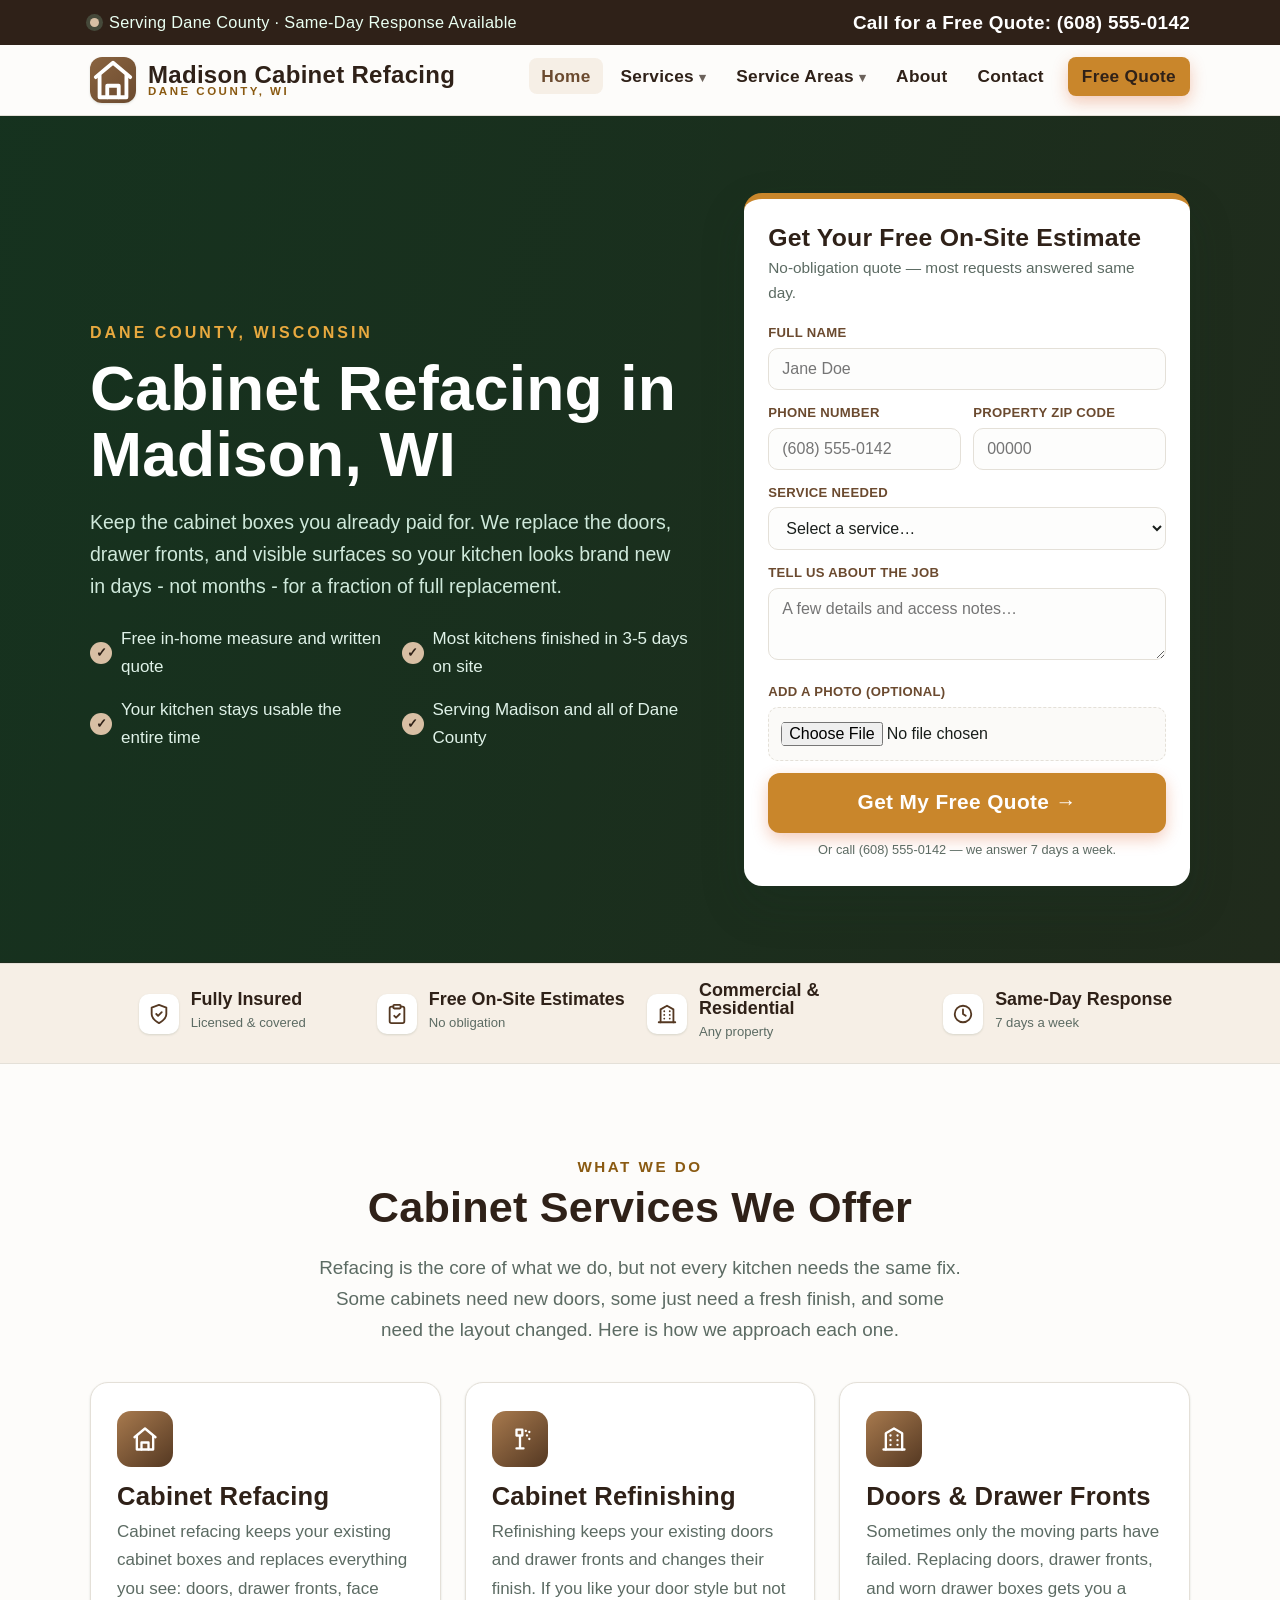
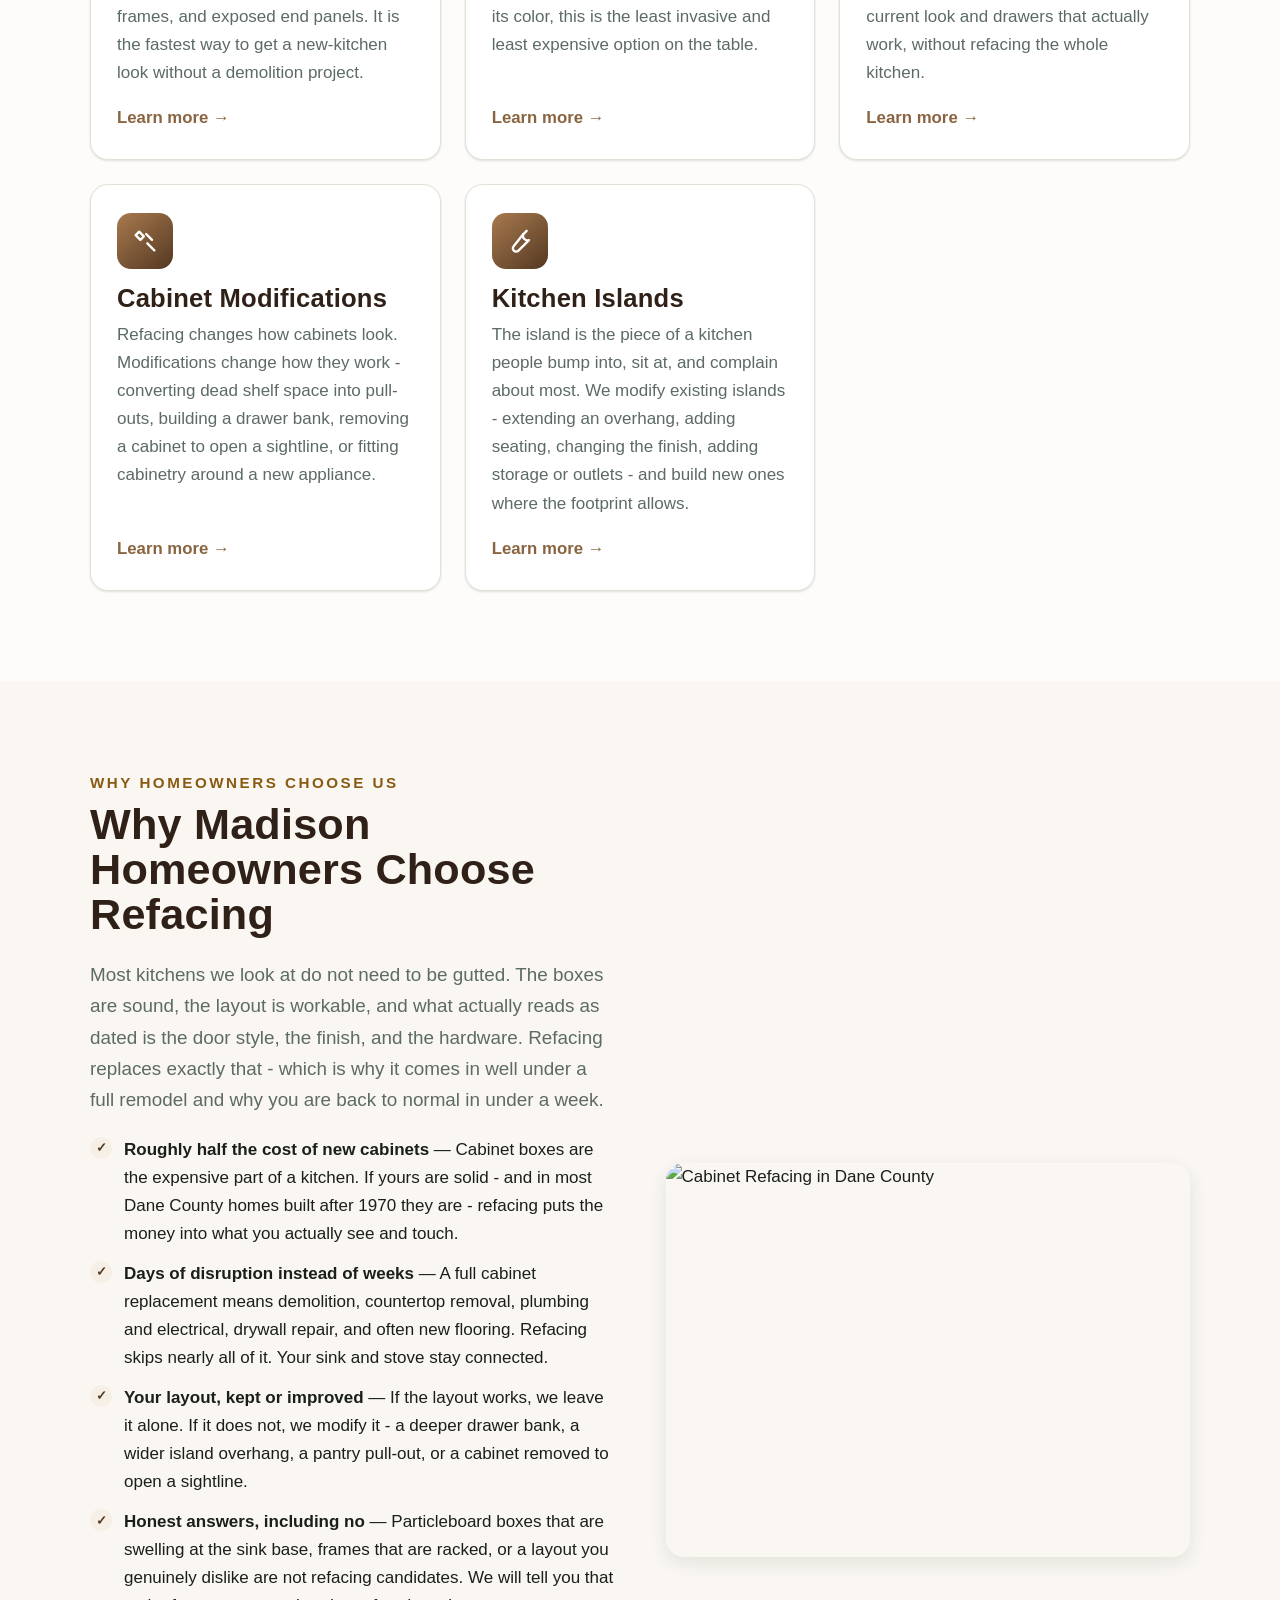
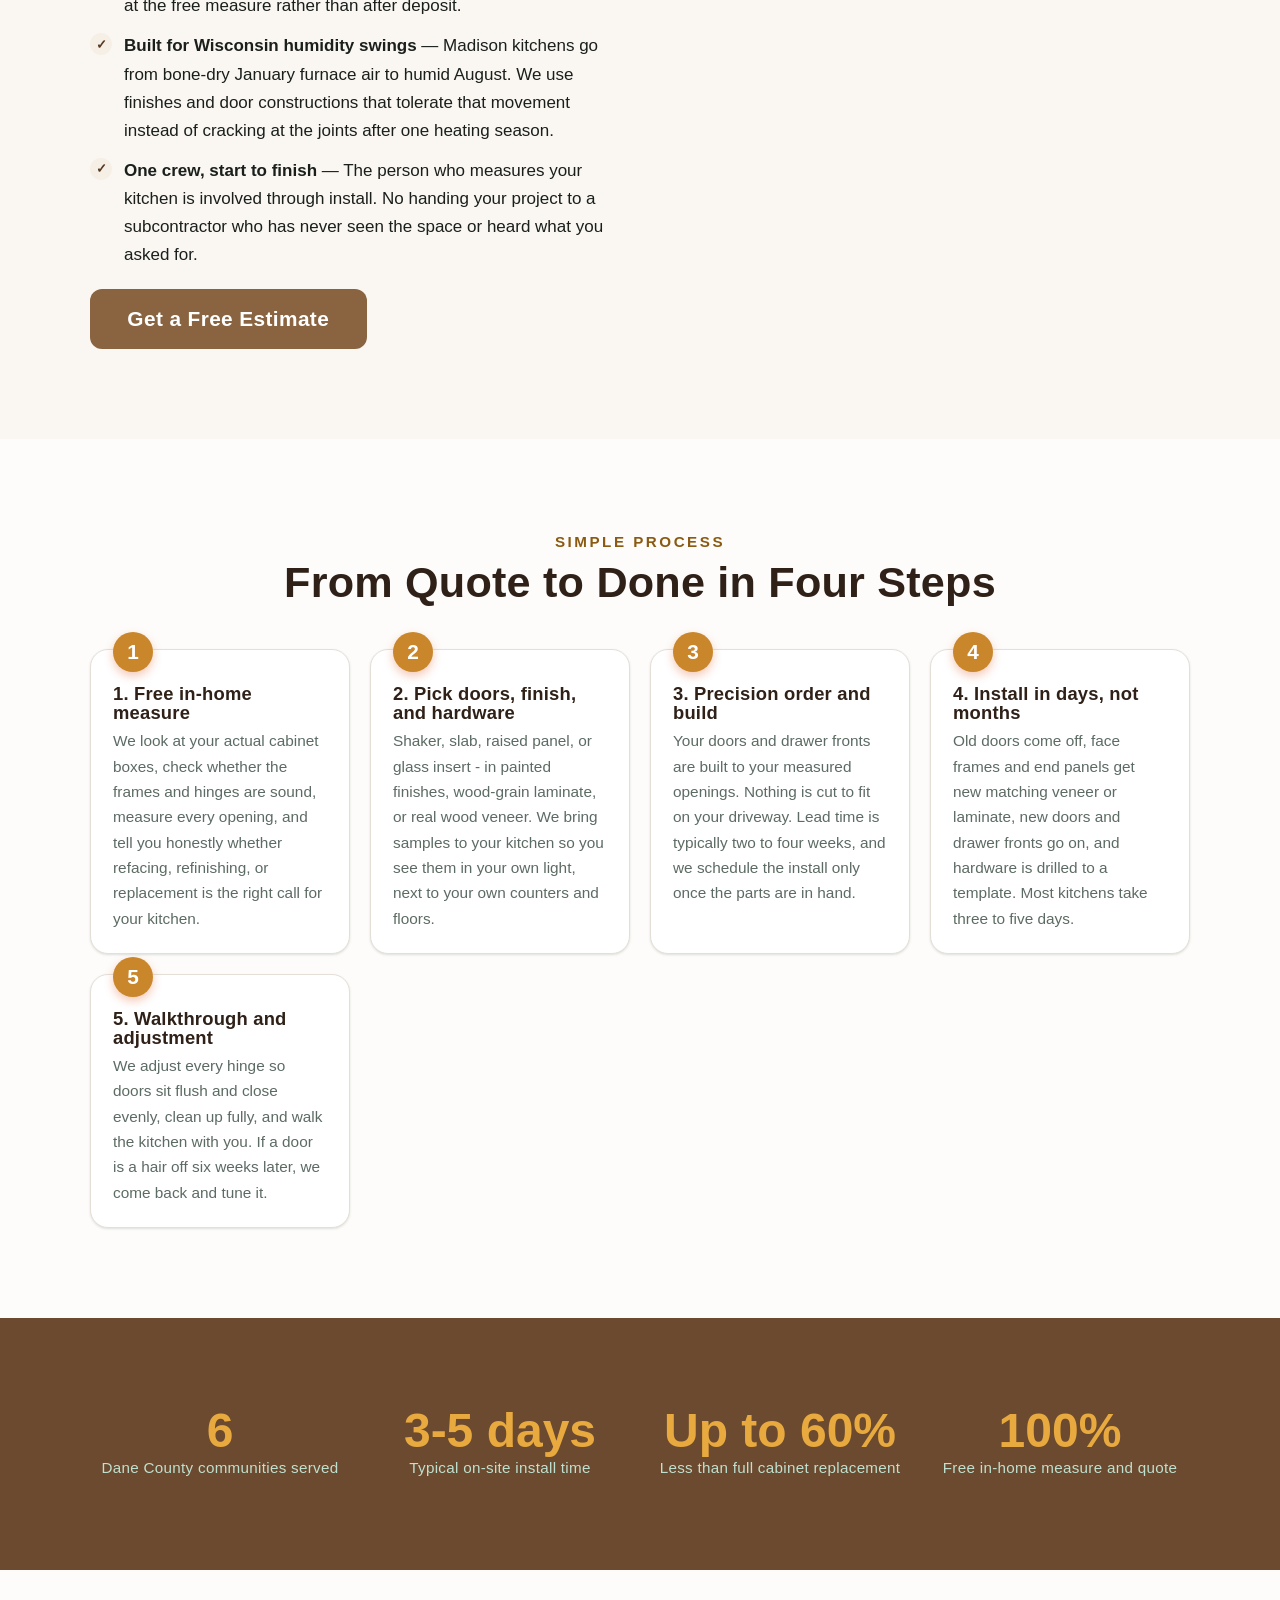
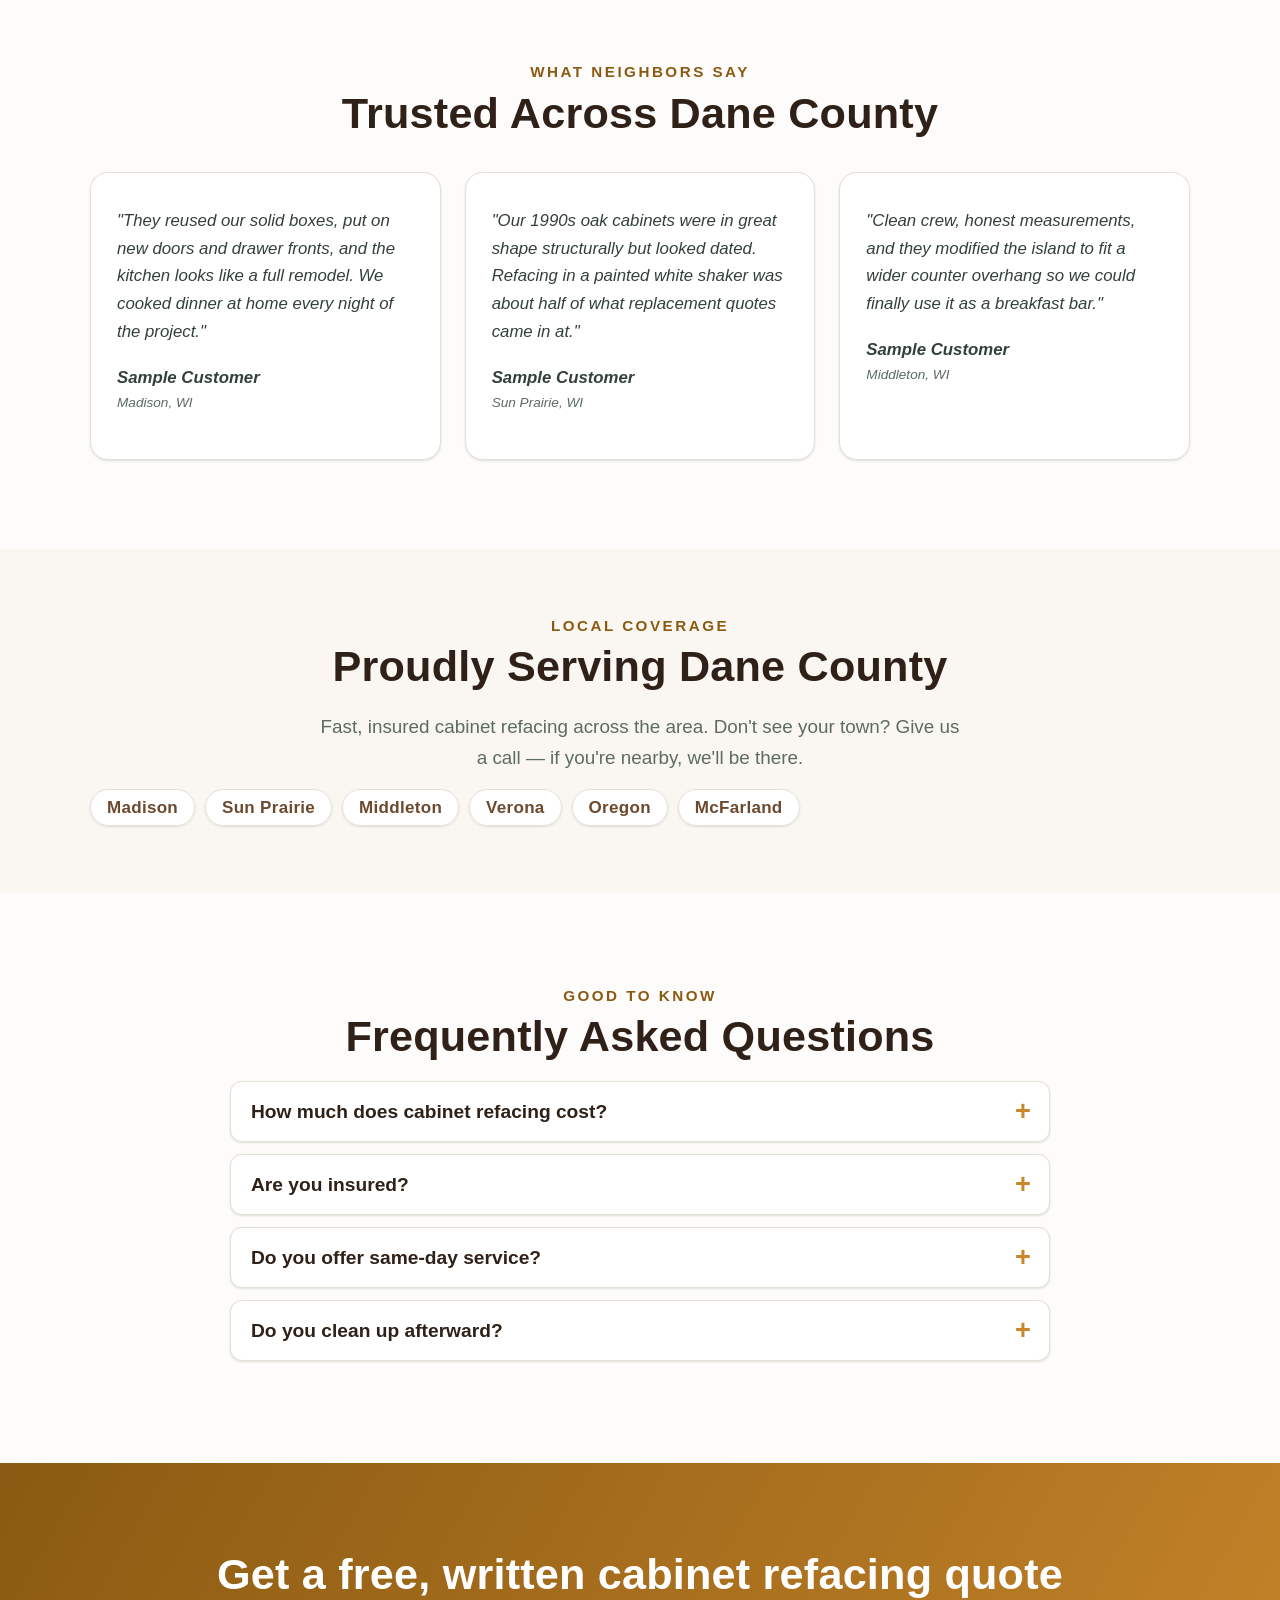
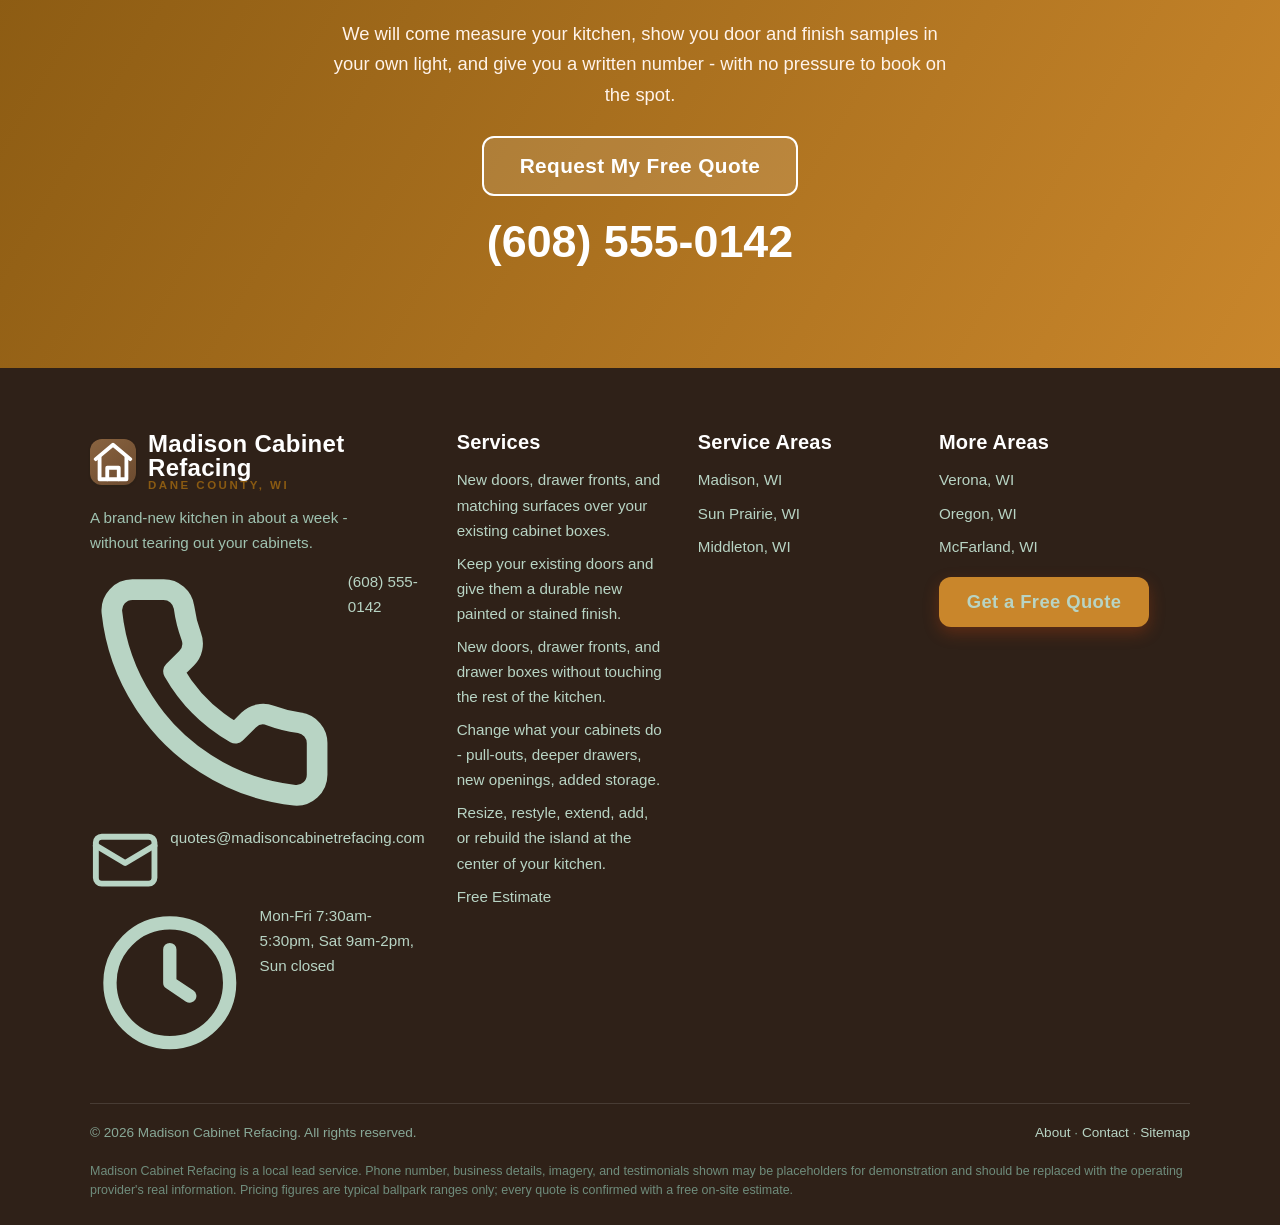
==== index.html @ dbd42406 "Add Madison Cabinet Refacing site: 14 pages, css/js, sitemap, robots, CNAME" ====
<!DOCTYPE html>
<html lang="en">
<head>
<meta charset="utf-8">
<meta name="viewport" content="width=device-width, initial-scale=1">
<title>Cabinet Refacing Madison WI | Dane County | Free Quotes</title>
<meta name="description" content="Fully insured cabinet refacing across Madison and Dane County, WI. Free estimates, honest pricing, and fast response. Call (608) 555-0142.">
<link rel="canonical" href="madisoncabinetrefacing.com/">
<meta name="robots" content="index, follow">
<meta name="geo.region" content="US-WI">
<meta name="geo.placename" content="Madison, Wisconsin">
<meta property="og:type" content="website">
<meta property="og:title" content="Cabinet Refacing Madison WI | Dane County | Free Quotes">
<meta property="og:description" content="Fully insured cabinet refacing across Madison and Dane County, WI. Free estimates, honest pricing, and fast response. Call (608) 555-0142.">
<meta property="og:url" content="madisoncabinetrefacing.com/">
<meta property="og:image" content="madisoncabinetrefacing.com/images/og-image.jpg">
<meta property="og:site_name" content="Madison Cabinet Refacing">
<meta name="twitter:card" content="summary_large_image">
<link rel="icon" href="data:image/svg+xml,%3Csvg xmlns=%27http://www.w3.org/2000/svg%27 viewBox=%270 0 32 32%27%3E%3Crect width=%2732%27 height=%2732%27 rx=%277%27 fill=%27%236B4A2F%27/%3E%3Ctext x=%2716%27 y=%2722%27 font-size=%2718%27 text-anchor=%27middle%27 fill=%27%23E8A93F%27 font-family=%27Arial%27 font-weight=%27bold%27%3EM%3C/text%3E%3C/svg%3E">
<link rel="preload" as="image" href="/images/hero-cabinet-refacing-madison.webp" fetchpriority="high">
<link rel="preconnect" href="https://fonts.googleapis.com"><link rel="preconnect" href="https://fonts.gstatic.com" crossorigin><link href="https://fonts.googleapis.com/css2?family=Fraunces:opsz,wght@9..144,500;9..144,700&family=Inter:wght@400;500;600;700&display=swap" rel="stylesheet">
<link rel="stylesheet" href="/css/style.css">
<script type="application/ld+json">{"@context": "https://schema.org", "@type": "LocalBusiness", "@id": "madisoncabinetrefacing.com/#business", "name": "Madison Cabinet Refacing", "image": "madisoncabinetrefacing.com/images/og-image.jpg", "url": "madisoncabinetrefacing.com/", "telephone": "+16085550142", "email": "quotes@madisoncabinetrefacing.com", "priceRange": "$$", "address": {"@type": "PostalAddress", "streetAddress": "Service address on file - by appointment", "addressLocality": "Madison", "addressRegion": "WI", "postalCode": "53713", "addressCountry": "US"}, "geo": {"@type": "GeoCoordinates", "latitude": 43.0731, "longitude": -89.4012}, "areaServed": [{"@type": "City", "name": "Madison, WI"}, {"@type": "City", "name": "Sun Prairie, WI"}, {"@type": "City", "name": "Middleton, WI"}, {"@type": "City", "name": "Verona, WI"}, {"@type": "City", "name": "Oregon, WI"}, {"@type": "City", "name": "McFarland, WI"}, {"@type": "AdministrativeArea", "name": "Dane County"}], "openingHoursSpecification": [{"@type": "OpeningHoursSpecification", "dayOfWeek": ["Monday", "Tuesday", "Wednesday", "Thursday", "Friday", "Saturday", "Sunday"], "opens": "07:00", "closes": "19:00"}], "makesOffer": [{"@type": "Offer", "itemOffered": {"@type": "Service", "name": "Cabinet Refacing"}}, {"@type": "Offer", "itemOffered": {"@type": "Service", "name": "Cabinet Refinishing"}}, {"@type": "Offer", "itemOffered": {"@type": "Service", "name": "Doors & Drawer Fronts"}}, {"@type": "Offer", "itemOffered": {"@type": "Service", "name": "Cabinet Modifications"}}, {"@type": "Offer", "itemOffered": {"@type": "Service", "name": "Kitchen Islands"}}]}</script>
<script type="application/ld+json">{"@context": "https://schema.org", "@type": "WebSite", "name": "Madison Cabinet Refacing", "url": "madisoncabinetrefacing.com"}</script>
<script type="application/ld+json">{"@context": "https://schema.org", "@type": "FAQPage", "mainEntity": [{"@type": "Question", "name": "How much does cabinet refacing cost?", "acceptedAnswer": {"@type": "Answer", "text": "Cabinet refacing is quoted per project, because the price follows door count, door style, and finish - not square footage of your kitchen. As a working range for Dane County: most refacing projects run about $150 to $400 per linear foot of cabinetry, which puts a typical 25-to-30-linear-foot Madison kitchen somewhere between $5,500 and $12,000. Painted shaker doors and wood-grain laminate surfaces sit at the lower end; real-wood veneer, glass inserts, and specialty finishes sit at the upper end. Refinishing your existing doors instead of replacing them generally runs $2,500 to $6,000. Small projects such as a bathroom vanity or a single wall of cabinets start around $2,500. Every one of those numbers is an estimate to help you budget - we do not quote a kitchen we have not measured, and the written quote we hand you after the in-home measure is the number we stand behind."}}, {"@type": "Question", "name": "Are you insured?", "acceptedAnswer": {"@type": "Answer", "text": "Yes, we're fully insured for cabinet refacing and related work, so your property is protected on every job."}}, {"@type": "Question", "name": "Do you offer same-day service?", "acceptedAnswer": {"@type": "Answer", "text": "We offer same-day estimates across most of our area and same-day work when the schedule allows — especially for emergencies."}}, {"@type": "Question", "name": "Do you clean up afterward?", "acceptedAnswer": {"@type": "Answer", "text": "Always. We leave the site clean and level, and haul away debris on request."}}]}</script>
</head>
<body>
<div class="callbar"><div class="callbar__inner">
  <div class="callbar__msg"><span class="dot" aria-hidden="true"></span>
    <span class="callbar__msg-text">Serving Dane County &middot; Same-Day Response Available</span>
    <span class="callbar__msg-text-short">Same-Day Response Available</span></div>
  <a class="callbar__phone" href="tel:+16085550142"><svg viewBox="0 0 24 24" fill="none" stroke="currentColor" stroke-width="2" stroke-linecap="round" stroke-linejoin="round"><path d="M22 16.92v3a2 2 0 0 1-2.18 2 19.79 19.79 0 0 1-8.63-3.07 19.5 19.5 0 0 1-6-6 19.79 19.79 0 0 1-3.07-8.67A2 2 0 0 1 4.11 2h3a2 2 0 0 1 2 1.72c.13.96.36 1.9.7 2.81a2 2 0 0 1-.45 2.11L8.09 9.91a16 16 0 0 0 6 6l1.27-1.27a2 2 0 0 1 2.11-.45c.9.34 1.85.57 2.81.7A2 2 0 0 1 22 16.92z"/></svg> Call for a Free Quote: (608) 555-0142</a>
</div></div>
<header class="site-header"><nav class="nav" aria-label="Primary">
  <a class="brand" href="/" aria-label="Madison Cabinet Refacing home">
    <span class="brand__mark" aria-hidden="true"><svg viewBox="0 0 24 24" fill="none" stroke="currentColor" stroke-width="2" stroke-linecap="round" stroke-linejoin="round"><path d="M3 10.5 12 3l9 7.5"/><path d="M5 9.5V21h14V9.5"/><path d="M9 21v-6h6v6"/></svg></span>
    <span class="brand__name">Madison Cabinet Refacing<span>Dane County, WI</span></span></a>
  <button class="nav__toggle" aria-label="Toggle menu" aria-expanded="false" aria-controls="menu">&#9776;</button>
  <ul class="nav__links" id="menu">
    <li><a href="/">Home</a></li>
    <li class="has-drop"><a href="/cabinet-refacing/">Services</a><div class="drop"><a href="/cabinet-refacing/">Cabinet Refacing</a><a href="/cabinet-refinishing/">Cabinet Refinishing</a><a href="/cabinet-door-and-drawer-replacement/">Doors & Drawer Fronts</a><a href="/cabinet-modifications/">Cabinet Modifications</a><a href="/kitchen-island-modifications/">Kitchen Islands</a></div></li>
    <li class="has-drop"><a href="/cabinet-refacing-madison-wi/">Service Areas</a><div class="drop drop--cols"><a href="/cabinet-refacing-madison-wi/">Madison</a><a href="/cabinet-refacing-sun-prairie-wi/">Sun Prairie</a><a href="/cabinet-refacing-middleton-wi/">Middleton</a><a href="/cabinet-refacing-verona-wi/">Verona</a><a href="/cabinet-refacing-oregon-wi/">Oregon</a><a href="/cabinet-refacing-mcfarland-wi/">McFarland</a></div></li>
    <li><a href="/about/">About</a></li>
    <li><a href="/contact/">Contact</a></li>
    <li class="nav__cta"><a class="btn btn--primary" href="/contact/">Free Quote</a></li>
  </ul></nav></header>
<section class="hero" style="--hero-img:url(/images/hero-cabinet-refacing-madison.webp)"><div class="hero__inner">
  <div class="hero__copy"><p class="hero__loc">Dane County, Wisconsin</p><h1>Cabinet Refacing in Madison, WI</h1>
    <p class="lead">Keep the cabinet boxes you already paid for. We replace the doors, drawer fronts, and visible surfaces so your kitchen looks brand new in days - not months - for a fraction of full replacement.</p><ul class="hero__checks"><li>Free in-home measure and written quote</li><li>Most kitchens finished in 3-5 days on site</li><li>Your kitchen stays usable the entire time</li><li>Serving Madison and all of Dane County</li></ul></div>
  <div class="hero__form-wrap">
<form class="leadform" id="lead-home" action="#" method="post" enctype="multipart/form-data" data-lead data-demo="true" novalidate>
  <h3>Get Your Free On-Site Estimate</h3><p class="leadform__sub">No-obligation quote — most requests answered same day.</p>
  <div class="field"><label for="lead-home-name">Full Name</label>
    <input id="lead-home-name" name="name" type="text" autocomplete="name" placeholder="Jane Doe" required>
    <span class="form-error">Please enter your name.</span></div>
  <div class="field--row">
    <div class="field"><label for="lead-home-phone">Phone Number</label>
      <input id="lead-home-phone" name="phone" type="tel" inputmode="tel" autocomplete="tel" placeholder="(608) 555-0142" required>
      <span class="form-error">Enter a valid phone number.</span></div>
    <div class="field"><label for="lead-home-zip">Property Zip Code</label>
      <input id="lead-home-zip" name="zip" type="text" inputmode="numeric" pattern="[0-9]{5}" maxlength="5" placeholder="00000" required>
      <span class="form-error">Enter your 5-digit zip.</span></div></div>
  <div class="field"><label for="lead-home-service">Service Needed</label>
    <select id="lead-home-service" name="service" required><option value="">Select a service…</option><option value="Cabinet Refacing">Cabinet Refacing</option><option value="Cabinet Refinishing">Cabinet Refinishing</option><option value="Doors & Drawer Fronts">Doors & Drawer Fronts</option><option value="Cabinet Modifications">Cabinet Modifications</option><option value="Kitchen Islands">Kitchen Islands</option><option value="Multiple Linear Feet">Multiple Linear Feet</option><option value="Commercial Project">Commercial Project</option><option value="Other / Not Sure">Other / Not Sure</option></select>
    <span class="form-error">Please choose a service.</span></div>
  <div class="field"><label for="lead-home-msg">Tell Us About the Job</label>
    <textarea id="lead-home-msg" name="message" placeholder="A few details and access notes…"></textarea></div>
  <div class="field"><label for="lead-home-photo">Add a Photo (optional)</label>
    <div class="field-file"><input id="lead-home-photo" name="photo" type="file" accept="image/*"></div></div>
  <input type="hidden" name="source_page" value="">
  <button class="btn btn--primary btn--block btn--lg" type="submit">Get My Free Quote →</button>
  <p class="form-note">Or call (608) 555-0142 — we answer 7 days a week.</p>
  <div class="form-success" role="status">✅ Thanks! Your request is in. We'll call you shortly to confirm your free on-site estimate.</div>
</form></div>
</div></section><section class="trustbar" aria-label="Why homeowners trust us"><div class="trustbar__grid"><div class="badge"><span class="badge__ico"><svg viewBox="0 0 24 24" fill="none" stroke="currentColor" stroke-width="2" stroke-linecap="round" stroke-linejoin="round"><path d="M12 22s8-4 8-10V5l-8-3-8 3v7c0 6 8 10 8 10z"/><path d="m9 12 2 2 4-4"/></svg></span><span class="badge__txt"><strong>Fully Insured</strong><span>Licensed &amp; covered</span></span></div><div class="badge"><span class="badge__ico"><svg viewBox="0 0 24 24" fill="none" stroke="currentColor" stroke-width="2" stroke-linecap="round" stroke-linejoin="round"><rect x="8" y="2" width="8" height="4" rx="1"/><path d="M16 4h2a2 2 0 0 1 2 2v14a2 2 0 0 1-2 2H6a2 2 0 0 1-2-2V6a2 2 0 0 1 2-2h2"/><path d="m9 14 2 2 4-4"/></svg></span><span class="badge__txt"><strong>Free On-Site Estimates</strong><span>No obligation</span></span></div><div class="badge"><span class="badge__ico"><svg viewBox="0 0 24 24" fill="none" stroke="currentColor" stroke-width="2" stroke-linecap="round" stroke-linejoin="round"><path d="M3 21h18"/><path d="M5 21V7l7-4 7 4v14"/><path d="M9 9h.01M9 13h.01M9 17h.01M15 9h.01M15 13h.01M15 17h.01"/></svg></span><span class="badge__txt"><strong>Commercial &amp; Residential</strong><span>Any property</span></span></div><div class="badge"><span class="badge__ico"><svg viewBox="0 0 24 24" fill="none" stroke="currentColor" stroke-width="2" stroke-linecap="round" stroke-linejoin="round"><circle cx="12" cy="12" r="9"/><path d="M12 7v5l3 2"/></svg></span><span class="badge__txt"><strong>Same-Day Response</strong><span>7 days a week</span></span></div></div></section><section class="section"><div class="container"><div class="center"><p class="eyebrow">What We Do</p><h2>Cabinet Services We Offer</h2><p class="lead">Refacing is the core of what we do, but not every kitchen needs the same fix. Some cabinets need new doors, some just need a fresh finish, and some need the layout changed. Here is how we approach each one.</p></div><div class="grid grid--3" style="margin-top:36px"><div class="card"><span class="card__ico"><svg viewBox="0 0 24 24" fill="none" stroke="currentColor" stroke-width="2" stroke-linecap="round" stroke-linejoin="round"><path d="M3 10.5 12 3l9 7.5"/><path d="M5 9.5V21h14V9.5"/><path d="M9 21v-6h6v6"/></svg></span><h3>Cabinet Refacing</h3><p>Cabinet refacing keeps your existing cabinet boxes and replaces everything you see: doors, drawer fronts, face frames, and exposed end panels. It is the fastest way to get a new-kitchen look without a demolition project.</p><a class="card__link" href="/cabinet-refacing/">Learn more</a></div><div class="card"><span class="card__ico"><svg viewBox="0 0 24 24" fill="none" stroke="currentColor" stroke-width="2" stroke-linecap="round" stroke-linejoin="round"><path d="M9 4h5v5H9zM12 9v11M9 20h6M17 5h.01M20 6h.01M18 9h.01M20 12h.01"/></svg></span><h3>Cabinet Refinishing</h3><p>Refinishing keeps your existing doors and drawer fronts and changes their finish. If you like your door style but not its color, this is the least invasive and least expensive option on the table.</p><a class="card__link" href="/cabinet-refinishing/">Learn more</a></div><div class="card"><span class="card__ico"><svg viewBox="0 0 24 24" fill="none" stroke="currentColor" stroke-width="2" stroke-linecap="round" stroke-linejoin="round"><path d="M3 21h18"/><path d="M5 21V7l7-4 7 4v14"/><path d="M9 9h.01M9 13h.01M9 17h.01M15 9h.01M15 13h.01M15 17h.01"/></svg></span><h3>Doors & Drawer Fronts</h3><p>Sometimes only the moving parts have failed. Replacing doors, drawer fronts, and worn drawer boxes gets you a current look and drawers that actually work, without refacing the whole kitchen.</p><a class="card__link" href="/cabinet-door-and-drawer-replacement/">Learn more</a></div><div class="card"><span class="card__ico"><svg viewBox="0 0 24 24" fill="none" stroke="currentColor" stroke-width="2" stroke-linecap="round" stroke-linejoin="round"><path d="M4 7l3-3 4 4-3 3zM14 14l6 6M13 6l5 5"/></svg></span><h3>Cabinet Modifications</h3><p>Refacing changes how cabinets look. Modifications change how they work - converting dead shelf space into pull-outs, building a drawer bank, removing a cabinet to open a sightline, or fitting cabinetry around a new appliance.</p><a class="card__link" href="/cabinet-modifications/">Learn more</a></div><div class="card"><span class="card__ico"><svg viewBox="0 0 24 24" fill="none" stroke="currentColor" stroke-width="2" stroke-linecap="round" stroke-linejoin="round"><path d="M14.7 6.3a4 4 0 0 0 5 5l-9 9a2.8 2.8 0 0 1-4-4z"/><path d="m14.7 6.3 3-3"/></svg></span><h3>Kitchen Islands</h3><p>The island is the piece of a kitchen people bump into, sit at, and complain about most. We modify existing islands - extending an overhang, adding seating, changing the finish, adding storage or outlets - and build new ones where the footprint allows.</p><a class="card__link" href="/kitchen-island-modifications/">Learn more</a></div></div></div></section><section class="section section--sand"><div class="container split"><div><p class="eyebrow">Why Homeowners Choose Us</p><h2>Why Madison Homeowners Choose Refacing</h2><p class="lead">Most kitchens we look at do not need to be gutted. The boxes are sound, the layout is workable, and what actually reads as dated is the door style, the finish, and the hardware. Refacing replaces exactly that - which is why it comes in well under a full remodel and why you are back to normal in under a week.</p><ul class="ticklist"><li><strong>Roughly half the cost of new cabinets</strong> &mdash; Cabinet boxes are the expensive part of a kitchen. If yours are solid - and in most Dane County homes built after 1970 they are - refacing puts the money into what you actually see and touch.</li><li><strong>Days of disruption instead of weeks</strong> &mdash; A full cabinet replacement means demolition, countertop removal, plumbing and electrical, drywall repair, and often new flooring. Refacing skips nearly all of it. Your sink and stove stay connected.</li><li><strong>Your layout, kept or improved</strong> &mdash; If the layout works, we leave it alone. If it does not, we modify it - a deeper drawer bank, a wider island overhang, a pantry pull-out, or a cabinet removed to open a sightline.</li><li><strong>Honest answers, including no</strong> &mdash; Particleboard boxes that are swelling at the sink base, frames that are racked, or a layout you genuinely dislike are not refacing candidates. We will tell you that at the free measure rather than after deposit.</li><li><strong>Built for Wisconsin humidity swings</strong> &mdash; Madison kitchens go from bone-dry January furnace air to humid August. We use finishes and door constructions that tolerate that movement instead of cracking at the joints after one heating season.</li><li><strong>One crew, start to finish</strong> &mdash; The person who measures your kitchen is involved through install. No handing your project to a subcontractor who has never seen the space or heard what you asked for.</li></ul><a class="btn btn--green btn--lg" href="/contact/">Get a Free Estimate</a></div><div><img src="/images/home-feature-reface-before-after.webp" alt="Cabinet Refacing in Dane County" loading="lazy"></div></div></section><section class="section"><div class="container"><div class="center"><p class="eyebrow">Simple Process</p><h2>From Quote to Done in Four Steps</h2></div><div class="steps" style="margin-top:44px"><div class="step"><h4>1. Free in-home measure</h4><p>We look at your actual cabinet boxes, check whether the frames and hinges are sound, measure every opening, and tell you honestly whether refacing, refinishing, or replacement is the right call for your kitchen.</p></div><div class="step"><h4>2. Pick doors, finish, and hardware</h4><p>Shaker, slab, raised panel, or glass insert - in painted finishes, wood-grain laminate, or real wood veneer. We bring samples to your kitchen so you see them in your own light, next to your own counters and floors.</p></div><div class="step"><h4>3. Precision order and build</h4><p>Your doors and drawer fronts are built to your measured openings. Nothing is cut to fit on your driveway. Lead time is typically two to four weeks, and we schedule the install only once the parts are in hand.</p></div><div class="step"><h4>4. Install in days, not months</h4><p>Old doors come off, face frames and end panels get new matching veneer or laminate, new doors and drawer fronts go on, and hardware is drilled to a template. Most kitchens take three to five days.</p></div><div class="step"><h4>5. Walkthrough and adjustment</h4><p>We adjust every hinge so doors sit flush and close evenly, clean up fully, and walk the kitchen with you. If a door is a hair off six weeks later, we come back and tune it.</p></div></div></div></section><section class="section section--green"><div class="container"><div class="stats"><div><div class="stat__num">6</div><div class="stat__lbl">Dane County communities served</div></div><div><div class="stat__num">3-5 days</div><div class="stat__lbl">Typical on-site install time</div></div><div><div class="stat__num">Up to 60%</div><div class="stat__lbl">Less than full cabinet replacement</div></div><div><div class="stat__num">100%</div><div class="stat__lbl">Free in-home measure and quote</div></div></div></div></section><section class="section"><div class="container"><div class="center"><p class="eyebrow">What Neighbors Say</p><h2>Trusted Across Dane County</h2></div><div class="grid grid--3" style="margin-top:36px"><div class="quote"><div class="quote__stars"></div><p>"They reused our solid boxes, put on new doors and drawer fronts, and the kitchen looks like a full remodel. We cooked dinner at home every night of the project."</p><p class="quote__who">Sample Customer<span>Madison, WI</span></p></div><div class="quote"><div class="quote__stars"></div><p>"Our 1990s oak cabinets were in great shape structurally but looked dated. Refacing in a painted white shaker was about half of what replacement quotes came in at."</p><p class="quote__who">Sample Customer<span>Sun Prairie, WI</span></p></div><div class="quote"><div class="quote__stars"></div><p>"Clean crew, honest measurements, and they modified the island to fit a wider counter overhang so we could finally use it as a breakfast bar."</p><p class="quote__who">Sample Customer<span>Middleton, WI</span></p></div></div></div></section>
<section class="section section--tight section--sand"><div class="container center">
  <p class="eyebrow">Local Coverage</p><h2>Proudly Serving Dane County</h2>
  <p class="lead">Fast, insured cabinet refacing across the area. Don't see your town? Give us a call — if you're nearby, we'll be there.</p>
  <ul class="chips"><li><a href="/cabinet-refacing-madison-wi/">Madison</a></li><li><a href="/cabinet-refacing-sun-prairie-wi/">Sun Prairie</a></li><li><a href="/cabinet-refacing-middleton-wi/">Middleton</a></li><li><a href="/cabinet-refacing-verona-wi/">Verona</a></li><li><a href="/cabinet-refacing-oregon-wi/">Oregon</a></li><li><a href="/cabinet-refacing-mcfarland-wi/">McFarland</a></li></ul></div></section><section class="section"><div class="container"><div class="center"><p class="eyebrow">Good to Know</p><h2>Frequently Asked Questions</h2></div><div class="faq"><div class="faq__item"><button class="faq__q" type="button">How much does cabinet refacing cost?</button><div class="faq__a"><div class="faq__a-inner">Cabinet refacing is quoted per project, because the price follows door count, door style, and finish - not square footage of your kitchen. As a working range for Dane County: most refacing projects run about $150 to $400 per linear foot of cabinetry, which puts a typical 25-to-30-linear-foot Madison kitchen somewhere between $5,500 and $12,000. Painted shaker doors and wood-grain laminate surfaces sit at the lower end; real-wood veneer, glass inserts, and specialty finishes sit at the upper end. Refinishing your existing doors instead of replacing them generally runs $2,500 to $6,000. Small projects such as a bathroom vanity or a single wall of cabinets start around $2,500. Every one of those numbers is an estimate to help you budget - we do not quote a kitchen we have not measured, and the written quote we hand you after the in-home measure is the number we stand behind.</div></div></div><div class="faq__item"><button class="faq__q" type="button">Are you insured?</button><div class="faq__a"><div class="faq__a-inner">Yes, we're fully insured for cabinet refacing and related work, so your property is protected on every job.</div></div></div><div class="faq__item"><button class="faq__q" type="button">Do you offer same-day service?</button><div class="faq__a"><div class="faq__a-inner">We offer same-day estimates across most of our area and same-day work when the schedule allows — especially for emergencies.</div></div></div><div class="faq__item"><button class="faq__q" type="button">Do you clean up afterward?</button><div class="faq__a"><div class="faq__a-inner">Always. We leave the site clean and level, and haul away debris on request.</div></div></div></div></div></section>
<section class="section ctaband"><div class="container"><h2>Get a free, written cabinet refacing quote</h2><p>We will come measure your kitchen, show you door and finish samples in your own light, and give you a written number - with no pressure to book on the spot.</p>
  <a class="btn btn--ghost-light btn--lg" href="/contact/">Request My Free Quote</a>
  <div><a class="ctaband__phone" href="tel:+16085550142">(608) 555-0142</a></div></div></section>
<footer class="footer"><div class="container"><div class="footer__grid">
  <div><div class="brand"><span class="brand__mark" aria-hidden="true"><svg viewBox="0 0 24 24" fill="none" stroke="currentColor" stroke-width="2" stroke-linecap="round" stroke-linejoin="round"><path d="M3 10.5 12 3l9 7.5"/><path d="M5 9.5V21h14V9.5"/><path d="M9 21v-6h6v6"/></svg></span>
      <span class="brand__name" style="color:#fff">Madison Cabinet Refacing<span>Dane County, WI</span></span></div>
    <p class="footer__brandtext">A brand-new kitchen in about a week - without tearing out your cabinets.</p>
    <ul class="footer__contact" style="list-style:none;padding:0;margin:14px 0 0">
      <li><svg viewBox="0 0 24 24" fill="none" stroke="currentColor" stroke-width="2" stroke-linecap="round" stroke-linejoin="round"><path d="M22 16.92v3a2 2 0 0 1-2.18 2 19.79 19.79 0 0 1-8.63-3.07 19.5 19.5 0 0 1-6-6 19.79 19.79 0 0 1-3.07-8.67A2 2 0 0 1 4.11 2h3a2 2 0 0 1 2 1.72c.13.96.36 1.9.7 2.81a2 2 0 0 1-.45 2.11L8.09 9.91a16 16 0 0 0 6 6l1.27-1.27a2 2 0 0 1 2.11-.45c.9.34 1.85.57 2.81.7A2 2 0 0 1 22 16.92z"/></svg> <a href="tel:+16085550142">(608) 555-0142</a></li>
      <li><svg viewBox="0 0 24 24" fill="none" stroke="currentColor" stroke-width="2" stroke-linecap="round" stroke-linejoin="round"><rect x="2" y="4" width="20" height="16" rx="2"/><path d="m22 7-10 6L2 7"/></svg> <a href="mailto:quotes@madisoncabinetrefacing.com">quotes@madisoncabinetrefacing.com</a></li>
      <li><svg viewBox="0 0 24 24" fill="none" stroke="currentColor" stroke-width="2" stroke-linecap="round" stroke-linejoin="round"><circle cx="12" cy="12" r="9"/><path d="M12 7v5l3 2"/></svg> <span>Mon-Fri 7:30am-5:30pm, Sat 9am-2pm, Sun closed</span></li></ul></div>
  <div><h4>Services</h4><ul><li><a href="/cabinet-refacing/">New doors, drawer fronts, and matching surfaces over your existing cabinet boxes.</a></li><li><a href="/cabinet-refinishing/">Keep your existing doors and give them a durable new painted or stained finish.</a></li><li><a href="/cabinet-door-and-drawer-replacement/">New doors, drawer fronts, and drawer boxes without touching the rest of the kitchen.</a></li><li><a href="/cabinet-modifications/">Change what your cabinets do - pull-outs, deeper drawers, new openings, added storage.</a></li><li><a href="/kitchen-island-modifications/">Resize, restyle, extend, add, or rebuild the island at the center of your kitchen.</a></li><li><a href="/contact/">Free Estimate</a></li></ul></div>
  <div><h4>Service Areas</h4><ul><li><a href="/cabinet-refacing-madison-wi/">Madison, WI</a></li><li><a href="/cabinet-refacing-sun-prairie-wi/">Sun Prairie, WI</a></li><li><a href="/cabinet-refacing-middleton-wi/">Middleton, WI</a></li></ul></div>
  <div><h4>More Areas</h4><ul><li><a href="/cabinet-refacing-verona-wi/">Verona, WI</a></li><li><a href="/cabinet-refacing-oregon-wi/">Oregon, WI</a></li><li><a href="/cabinet-refacing-mcfarland-wi/">McFarland, WI</a></li></ul><a class="btn btn--primary" href="/contact/" style="margin-top:10px">Get a Free Quote</a></div>
</div></div><div class="container"><div class="footer__bottom">
  <span>&copy; <span id="year">2026</span> Madison Cabinet Refacing. All rights reserved.</span>
  <span><a href="/about/">About</a> &middot; <a href="/contact/">Contact</a> &middot; <a href="/sitemap.xml">Sitemap</a></span>
</div></div>
<p class="footer__disclaimer">Madison Cabinet Refacing is a local lead service. Phone number, business details, imagery, and testimonials shown may be placeholders for demonstration and should be replaced with the operating provider's real information. Pricing figures are typical ballpark ranges only; every quote is confirmed with a free on-site estimate.</p>
</footer><a class="floatcall" href="tel:+16085550142"><svg viewBox="0 0 24 24" fill="none" stroke="currentColor" stroke-width="2" stroke-linecap="round" stroke-linejoin="round"><path d="M22 16.92v3a2 2 0 0 1-2.18 2 19.79 19.79 0 0 1-8.63-3.07 19.5 19.5 0 0 1-6-6 19.79 19.79 0 0 1-3.07-8.67A2 2 0 0 1 4.11 2h3a2 2 0 0 1 2 1.72c.13.96.36 1.9.7 2.81a2 2 0 0 1-.45 2.11L8.09 9.91a16 16 0 0 0 6 6l1.27-1.27a2 2 0 0 1 2.11-.45c.9.34 1.85.57 2.81.7A2 2 0 0 1 22 16.92z"/></svg> Call Now</a>
<script src="/js/main.js"></script>
</body>
</html>
---- css/style.css ----
/* =========================================================
   Madison Stump Grinding — Shared Stylesheet
   Palette: deep pine green + action orange + warm neutrals
   Fonts: Barlow Condensed (display) / Inter (body)
   ========================================================= */

:root {
  --green-900: #14331f;
  --green-800: #1b4332;
  --green-700: #245239;
  --green-600: #2d6a4f;
  --green-500: #40916c;
  --green-300: #95d5b2;
  --green-100: #e7f2ec;

  --orange-600: #d9480f;
  --orange-500: #f2711c;
  --orange-400: #ff922b;

  --amber: #d4a373;
  --sand: #faf7f2;
  --cream: #fdfcfa;

  --ink: #1a1f1c;
  --slate: #4b5550;
  --muted: #5c6b63;
  --line: #e4e0d8;
  --white: #ffffff;

  --shadow-sm: 0 1px 3px rgba(20, 51, 31, .08), 0 1px 2px rgba(20, 51, 31, .06);
  --shadow-md: 0 6px 18px rgba(20, 51, 31, .10);
  --shadow-lg: 0 20px 45px rgba(20, 51, 31, .18);

  --radius: 12px;
  --radius-lg: 18px;
  --maxw: 1180px;

  --font-display: "Barlow Condensed", "Arial Narrow", sans-serif;
  --font-body: "Inter", -apple-system, BlinkMacSystemFont, "Segoe UI", Roboto, sans-serif;
}

/* ---------- Reset / base ---------- */
*, *::before, *::after { box-sizing: border-box; }
html { scroll-behavior: smooth; -webkit-text-size-adjust: 100%; }
body {
  margin: 0;
  font-family: var(--font-body);
  color: var(--ink);
  background: var(--cream);
  line-height: 1.65;
  font-size: 17px;
  overflow-x: hidden;
}
img { max-width: 100%; display: block; height: auto; }
a { color: var(--green-600); text-decoration: none; transition: color .15s ease; }
a:hover { color: var(--orange-600); }

h1, h2, h3, h4 {
  font-family: var(--font-display);
  line-height: 1.05;
  margin: 0 0 .5em;
  color: var(--green-900);
  font-weight: 700;
  letter-spacing: .2px;
}
h1 { font-size: clamp(2.3rem, 5vw, 3.9rem); text-transform: none; }
h2 { font-size: clamp(1.8rem, 3.4vw, 2.7rem); }
h3 { font-size: clamp(1.25rem, 2vw, 1.6rem); }
h4 { font-size: 1.15rem; }
p { margin: 0 0 1.1em; }
ul, ol { margin: 0 0 1.1em; padding-left: 1.3em; }
li { margin-bottom: .4em; }

.container { max-width: var(--maxw); margin: 0 auto; padding: 0 clamp(18px, 5vw, 40px); }
.section { padding: clamp(48px, 7vw, 92px) 0; }
.section--tight { padding: clamp(36px, 5vw, 64px) 0; }
.section--sand { background: var(--sand); }
.section--green { background: var(--green-800); color: #dfeee6; }
.section--green h2, .section--green h3 { color: #fff; }
.eyebrow {
  font-family: var(--font-display);
  text-transform: uppercase;
  letter-spacing: 2.5px;
  font-weight: 600;
  font-size: .95rem;
  color: var(--orange-600);
  margin: 0 0 .4em;
}
.section--green .eyebrow { color: var(--orange-400); }
.lead { font-size: 1.18rem; color: var(--muted); max-width: 62ch; }
.section--green .lead { color: #bfe0cf; }
.center { text-align: center; }
.center .lead { margin-left: auto; margin-right: auto; }

/* ---------- Buttons ---------- */
.btn {
  display: inline-flex; align-items: center; justify-content: center; gap: .5em;
  font-family: var(--font-display);
  font-weight: 600;
  font-size: 1.15rem;
  letter-spacing: .4px;
  padding: .7em 1.4em;
  border-radius: var(--radius);
  border: 2px solid transparent;
  cursor: pointer;
  transition: transform .12s ease, box-shadow .15s ease, background .15s ease;
  text-align: center;
  line-height: 1.1;
}
.btn:active { transform: translateY(1px); }
.btn--primary { background: var(--orange-500); color: #fff; box-shadow: 0 6px 16px rgba(217,72,15,.28); }
.btn--primary:hover { background: var(--orange-600); color: #fff; box-shadow: 0 10px 24px rgba(217,72,15,.34); }
.btn--green { background: var(--green-600); color: #fff; }
.btn--green:hover { background: var(--green-700); color: #fff; }
.btn--outline { background: transparent; color: var(--green-800); border-color: var(--green-600); }
.btn--outline:hover { background: var(--green-600); color: #fff; }
.btn--ghost-light { background: rgba(255,255,255,.12); color: #fff; border-color: rgba(255,255,255,.5); }
.btn--ghost-light:hover { background: #fff; color: var(--green-800); }
.btn--lg { font-size: 1.3rem; padding: .8em 1.7em; }
.btn--block { display: flex; width: 100%; }

/* ---------- Top call bar (sticky) ---------- */
.callbar {
  position: sticky; top: 0; z-index: 60;
  background: var(--green-900);
  color: #eafff2;
  font-family: var(--font-display);
}
.callbar__inner {
  max-width: var(--maxw); margin: 0 auto; padding: 7px clamp(18px,5vw,40px);
  display: flex; align-items: center; justify-content: space-between; gap: 14px;
  font-size: 1.02rem; letter-spacing: .3px;
}
.callbar__msg { display: flex; align-items: center; gap: 10px; }
.callbar__msg .dot { width: 9px; height: 9px; border-radius: 50%; background: var(--green-300); box-shadow: 0 0 0 4px rgba(149,213,178,.22); animation: pulse 2s infinite; flex: none; }
@keyframes pulse { 0%,100%{opacity:1} 50%{opacity:.4} }
.callbar__phone {
  color: #fff; font-weight: 700; font-size: 1.18rem; white-space: nowrap;
  display: inline-flex; align-items: center; gap: 8px;
}
.callbar__phone:hover { color: var(--orange-400); }
.callbar__msg-text-short { display: none; }

/* ---------- Header / nav ---------- */
.site-header {
  position: sticky; top: 0; z-index: 55;
  background: rgba(253,252,250,.96);
  backdrop-filter: blur(8px);
  border-bottom: 1px solid var(--line);
}
.nav {
  max-width: var(--maxw); margin: 0 auto; padding: 12px clamp(18px,5vw,40px);
  display: flex; align-items: center; justify-content: space-between; gap: 20px;
}
.brand { display: flex; align-items: center; gap: 12px; }
.brand__mark {
  width: 46px; height: 46px; border-radius: 12px; flex: none;
  background: linear-gradient(140deg, var(--green-600), var(--green-800));
  display: grid; place-items: center; color: #fff; font-size: 26px;
  box-shadow: var(--shadow-sm);
}
.brand__name { font-family: var(--font-display); font-weight: 700; font-size: 1.5rem; color: var(--green-900); line-height: .98; letter-spacing: .3px; }
.brand__name span { display: block; font-size: .72rem; letter-spacing: 2.5px; text-transform: uppercase; color: var(--orange-600); font-weight: 600; }
.nav__links { display: flex; align-items: center; gap: 6px; list-style: none; margin: 0; padding: 0; }
.nav__links a {
  font-family: var(--font-display); font-weight: 600; font-size: 1.08rem; color: var(--green-900);
  padding: 8px 12px; border-radius: 8px; letter-spacing: .3px;
}
.nav__links a:hover, .nav__links a.active { background: var(--green-100); color: var(--green-800); }
.nav__cta { margin-left: 6px; }
.nav__toggle {
  display: none; background: var(--green-800); border: 0; color: #fff; width: 46px; height: 44px;
  border-radius: 10px; cursor: pointer; font-size: 22px; align-items: center; justify-content: center;
}

/* Dropdown for services/areas */
.has-drop { position: relative; }
.has-drop > a::after { content: "▾"; font-size: .75em; margin-left: 5px; opacity: .7; }
.drop {
  position: absolute; top: calc(100% + 6px); left: 0; min-width: 240px;
  background: #fff; border: 1px solid var(--line); border-radius: 12px; box-shadow: var(--shadow-md);
  padding: 8px; opacity: 0; visibility: hidden; transform: translateY(6px); transition: all .16s ease; z-index: 70;
}
.has-drop:hover .drop, .has-drop:focus-within .drop { opacity: 1; visibility: visible; transform: translateY(0); }
.drop a { display: block; padding: 8px 12px; font-size: 1rem; border-radius: 8px; }
.drop--cols { min-width: 430px; columns: 2; column-gap: 8px; }

/* ---------- Hero ---------- */
.hero { position: relative; background: var(--green-900); color: #eafff2; overflow: hidden; }
.hero::before {
  content: ""; position: absolute; inset: 0;
  background:
    linear-gradient(105deg, rgba(20,51,31,.94) 0%, rgba(20,51,31,.80) 45%, rgba(20,51,31,.55) 100%),
    var(--hero-img, radial-gradient(circle at 70% 20%, #2d6a4f, #14331f));
  background-size: cover; background-position: center;
}
.hero__inner {
  position: relative; z-index: 2;
  max-width: var(--maxw); margin: 0 auto; padding: clamp(40px,6vw,80px) clamp(18px,5vw,40px);
  display: grid; grid-template-columns: 1.15fr .85fr; gap: clamp(28px,4vw,56px); align-items: center;
}
.hero__copy h1 { color: #fff; margin-bottom: .3em; }
.hero__copy .lead { color: #cfe9db; font-size: 1.22rem; max-width: 54ch; }
.hero__loc { font-family: var(--font-display); text-transform: uppercase; letter-spacing: 3px; font-weight: 600; color: var(--orange-400); font-size: 1rem; margin-bottom: .6em; }
.hero__checks { list-style: none; padding: 0; margin: 1.3em 0 0; display: grid; grid-template-columns: 1fr 1fr; gap: 8px 20px; }
.hero__checks li { display: flex; align-items: center; gap: 9px; font-weight: 500; color: #dff2e8; }
.hero__checks li::before { content: "✓"; color: var(--green-900); background: var(--green-300); width: 22px; height: 22px; border-radius: 50%; display: grid; place-items: center; font-size: 13px; font-weight: 800; flex: none; }

/* ---------- Lead form ---------- */
.leadform {
  background: #fff; color: var(--ink); border-radius: var(--radius-lg);
  box-shadow: var(--shadow-lg); padding: 26px 24px; border-top: 6px solid var(--orange-500);
}
.leadform h3 { font-size: 1.55rem; margin-bottom: .15em; }
.leadform__sub { font-size: .96rem; color: var(--muted); margin-bottom: 1.1em; }
.field { margin-bottom: 12px; }
.field label { display: block; font-size: .82rem; font-weight: 600; color: var(--green-800); margin-bottom: 4px; letter-spacing: .3px; text-transform: uppercase; }
.field input, .field select, .field textarea {
  width: 100%; padding: 11px 13px; border: 1.5px solid var(--line); border-radius: 10px;
  font-family: var(--font-body); font-size: 1rem; color: var(--ink); background: #fdfdfc; transition: border .15s ease, box-shadow .15s ease;
}
.field input:focus, .field select:focus, .field textarea:focus {
  outline: none; border-color: var(--green-500); box-shadow: 0 0 0 3px rgba(64,145,108,.16);
}
.field textarea { resize: vertical; min-height: 72px; }
.field--row { display: grid; grid-template-columns: 1fr 1fr; gap: 12px; }
.field-file { border: 1.5px dashed var(--line); border-radius: 10px; padding: 10px 12px; background: #fbfaf8; }
.field-file input { border: 0; padding: 4px 0; background: transparent; }
.form-note { font-size: .8rem; color: var(--muted); margin: 6px 0 0; text-align: center; }
.form-error { color: var(--orange-600); font-size: .82rem; margin-top: 4px; display: none; }
.field.invalid input, .field.invalid select { border-color: var(--orange-600); }
.field.invalid .form-error { display: block; }
.form-success {
  display: none; background: var(--green-100); border: 1px solid var(--green-300);
  color: var(--green-800); border-radius: 10px; padding: 14px 16px; font-weight: 500; margin-top: 6px;
}

/* ---------- Trust badges ---------- */
.trustbar { background: var(--green-100); border-top: 1px solid var(--line); border-bottom: 1px solid var(--line); }
.trustbar__grid {
  max-width: var(--maxw); margin: 0 auto; padding: 18px clamp(18px,5vw,40px);
  display: grid; grid-template-columns: repeat(4,1fr); gap: 14px;
}
.badge { display: flex; align-items: center; gap: 12px; justify-content: center; }
.badge__ico { width: 40px; height: 40px; flex: none; display: grid; place-items: center; background: #fff; border-radius: 10px; color: var(--green-700); box-shadow: var(--shadow-sm); }
.badge__ico svg { width: 22px; height: 22px; }
.badge__txt strong { display: block; font-family: var(--font-display); font-size: 1.12rem; color: var(--green-900); line-height: 1; }
.badge__txt span { font-size: .82rem; color: var(--muted); }

/* ---------- Feature / service cards ---------- */
.grid { display: grid; gap: 24px; }
.grid--3 { grid-template-columns: repeat(3,1fr); }
.grid--2 { grid-template-columns: repeat(2,1fr); }
.grid--4 { grid-template-columns: repeat(4,1fr); }
.card {
  background: #fff; border: 1px solid var(--line); border-radius: var(--radius-lg);
  padding: 28px 26px; box-shadow: var(--shadow-sm); transition: transform .15s ease, box-shadow .15s ease;
  display: flex; flex-direction: column;
}
.card:hover { transform: translateY(-4px); box-shadow: var(--shadow-md); }
.card__ico {
  width: 56px; height: 56px; border-radius: 14px; display: grid; place-items: center; margin-bottom: 16px;
  background: linear-gradient(140deg, var(--green-500), var(--green-700)); color: #fff;
}
.card__ico svg { width: 28px; height: 28px; }
.card h3 { margin-bottom: .35em; }
.card p { color: var(--muted); margin-bottom: 1em; }
.card .card__link { font-family: var(--font-display); font-weight: 600; font-size: 1.05rem; margin-top: auto; }
.card .card__link::after { content: " →"; }

/* photo card */
.photocard { border-radius: var(--radius-lg); overflow: hidden; box-shadow: var(--shadow-md); border: 1px solid var(--line); background:#fff; }
.photocard img { aspect-ratio: 16/10; object-fit: cover; width: 100%; }
.photocard__body { padding: 20px 22px; }

/* ---------- Process steps ---------- */
.steps { counter-reset: step; display: grid; grid-template-columns: repeat(4,1fr); gap: 20px; }
.step { position: relative; padding: 26px 22px 22px; background: #fff; border: 1px solid var(--line); border-radius: var(--radius-lg); box-shadow: var(--shadow-sm); }
.step::before {
  counter-increment: step; content: counter(step);
  position: absolute; top: -18px; left: 22px; width: 40px; height: 40px; border-radius: 50%;
  background: var(--orange-500); color: #fff; font-family: var(--font-display); font-weight: 700; font-size: 1.3rem;
  display: grid; place-items: center; box-shadow: 0 4px 10px rgba(217,72,15,.3);
}
.step h4 { margin: 8px 0 .3em; color: var(--green-900); }
.step p { color: var(--muted); font-size: .96rem; margin: 0; }

/* ---------- Split content ---------- */
.split { display: grid; grid-template-columns: 1fr 1fr; gap: clamp(28px,4vw,56px); align-items: center; }
.split img { width: 100%; aspect-ratio: 4 / 3; object-fit: cover; border-radius: var(--radius-lg); box-shadow: var(--shadow-md); }
.ticklist { list-style: none; padding: 0; margin: 1.2em 0; }
.ticklist li { position: relative; padding-left: 34px; margin-bottom: 12px; }
.ticklist li::before { content: "✓"; position: absolute; left: 0; top: 1px; width: 22px; height: 22px; border-radius: 50%; background: var(--green-100); color: var(--green-700); display: grid; place-items: center; font-weight: 800; font-size: 13px; }

/* ---------- Prose (article body on city/service pages) ---------- */
.prose { max-width: 74ch; }
.prose h2 { margin-top: 1.4em; }
.prose h3 { margin-top: 1.2em; color: var(--green-800); }
.prose p, .prose li { color: #33403a; }
.prose .lead { color: var(--muted); }

/* ---------- Service-area chips ---------- */
.chips { display: flex; flex-wrap: wrap; gap: 10px; list-style: none; padding: 0; margin: 1.2em 0 0; }
.chips a {
  font-family: var(--font-display); font-weight: 600; letter-spacing: .3px;
  background: #fff; border: 1px solid var(--line); border-radius: 999px; padding: 8px 16px; color: var(--green-800);
  box-shadow: var(--shadow-sm);
}
.chips a:hover { background: var(--green-600); color: #fff; border-color: var(--green-600); }

/* ---------- Stats ---------- */
.stats { display: grid; grid-template-columns: repeat(4,1fr); gap: 20px; text-align: center; }
.stat__num { font-family: var(--font-display); font-size: clamp(2.2rem,4vw,3rem); font-weight: 700; color: var(--orange-400); line-height: 1; }
.stat__lbl { font-size: .95rem; color: #bfe0cf; letter-spacing: .3px; }

/* ---------- Testimonials ---------- */
.quote { background: #fff; border: 1px solid var(--line); border-radius: var(--radius-lg); padding: 26px; box-shadow: var(--shadow-sm); }
.quote__stars { color: var(--orange-500); letter-spacing: 2px; margin-bottom: 8px; }
.quote p { font-size: 1.05rem; color: #33403a; font-style: italic; }
.quote__who { font-family: var(--font-display); font-weight: 600; color: var(--green-900); font-style: normal; }
.quote__who span { display:block; font-family: var(--font-body); font-weight: 400; font-size: .85rem; color: var(--muted); }

/* ---------- FAQ accordion ---------- */
.faq { max-width: 820px; margin: 0 auto; }
.faq__item { border: 1px solid var(--line); border-radius: 12px; margin-bottom: 12px; background: #fff; overflow: hidden; box-shadow: var(--shadow-sm); }
.faq__q {
  width: 100%; text-align: left; background: none; border: 0; cursor: pointer;
  font-family: var(--font-display); font-weight: 600; font-size: 1.2rem; color: var(--green-900);
  padding: 18px 52px 18px 20px; position: relative; line-height: 1.2;
}
.faq__q::after {
  content: "+"; position: absolute; right: 18px; top: 50%; transform: translateY(-50%);
  font-size: 1.7rem; color: var(--orange-500); transition: transform .2s ease; line-height: 1;
}
.faq__item.open .faq__q::after { transform: translateY(-50%) rotate(45deg); }
.faq__a { max-height: 0; overflow: hidden; transition: max-height .28s ease; }
.faq__a-inner { padding: 0 20px 18px; color: var(--muted); }

/* ---------- CTA band ---------- */
.ctaband { background: linear-gradient(120deg, var(--orange-600), var(--orange-500)); color: #fff; text-align: center; }
.ctaband h2 { color: #fff; }
.ctaband p { color: #fff3ea; max-width: 60ch; margin: 0 auto 1.4em; font-size: 1.15rem; }
.ctaband .btn--ghost-light { border-color:#fff; }
.ctaband__phone { font-family: var(--font-display); font-size: clamp(2rem,4vw,2.8rem); font-weight: 700; color:#fff; display:inline-block; margin-top:.2em; }
.ctaband__phone:hover { color: var(--green-900); }

/* ---------- Footer ---------- */
.footer { background: var(--green-900); color: #b8d4c4; font-size: .95rem; }
.footer__grid { display: grid; grid-template-columns: 1.6fr 1fr 1fr 1.2fr; gap: 32px; padding: clamp(40px,5vw,64px) 0 32px; }
.footer h4 { color: #fff; font-size: 1.25rem; margin-bottom: .7em; }
.footer a { color: #b8d4c4; }
.footer a:hover { color: var(--orange-400); }
.footer ul { list-style: none; padding: 0; margin: 0; }
.footer li { margin-bottom: 8px; }
.footer .brand__name { color:#fff; }
.footer__brandtext { margin: 14px 0 0; color:#9fc2b0; max-width: 34ch; }
.footer__contact li { display:flex; gap:10px; align-items:flex-start; }
.footer__bottom { border-top: 1px solid rgba(255,255,255,.12); padding: 18px 0; display:flex; justify-content:space-between; gap:14px; flex-wrap:wrap; font-size:.85rem; color:#88a897; }
.footer__disclaimer { max-width: var(--maxw); margin: 0 auto; padding: 0 clamp(18px,5vw,40px) 26px; font-size:.78rem; color:#6f8c7c; line-height:1.5; }

/* ---------- Floating mobile call button ---------- */
.floatcall {
  position: fixed; bottom: 16px; right: 16px; z-index: 80; display: none;
  background: var(--orange-500); color:#fff; border-radius: 999px; padding: 14px 20px;
  font-family: var(--font-display); font-weight:700; font-size:1.1rem; box-shadow: var(--shadow-lg);
  align-items:center; gap:8px;
}
.floatcall:hover { background: var(--orange-600); color:#fff; }

/* ---------- Breadcrumb ---------- */
.crumbs { font-size:.85rem; color:var(--muted); padding: 14px 0 0; }
.crumbs a { color: var(--green-600); }
.crumbs span { color: var(--muted); }

/* ---------- Page hero (interior) ---------- */
.pagehero { background: var(--green-800); color:#eafff2; position:relative; overflow:hidden; }
.pagehero::before { content:""; position:absolute; inset:0; background: var(--hero-img, none); background-size:cover; background-position:center; opacity:.20; }
.pagehero__inner { position:relative; z-index:2; padding: clamp(40px,5vw,72px) 0; max-width: var(--maxw); margin:0 auto; padding-left:clamp(18px,5vw,40px); padding-right:clamp(18px,5vw,40px); }
.pagehero h1 { color:#fff; max-width: 20ch; }
.pagehero .lead { color:#cfe9db; }

/* interior layout with sticky form */
.withform { display:grid; grid-template-columns: 1.6fr .9fr; gap: clamp(28px,4vw,52px); align-items:start; }
.withform__aside { position: sticky; top: 96px; }

/* ---------- Responsive ---------- */
@media (max-width: 960px) {
  .hero__inner { grid-template-columns: 1fr; }
  .hero__form-wrap { order: -1; }
  .grid--3, .grid--4, .steps, .stats { grid-template-columns: repeat(2,1fr); }
  .split, .withform { grid-template-columns: 1fr; }
  .withform__aside { position: static; }
  .footer__grid { grid-template-columns: 1fr 1fr; }
  .nav__links { display: none; }
  .nav__toggle { display: inline-flex; }
  .nav.open .nav__links {
    display: flex; position: absolute; top: 100%; left: 0; right: 0; flex-direction: column; align-items: stretch;
    background:#fff; border-bottom:1px solid var(--line); box-shadow: var(--shadow-md); padding: 12px; gap: 2px;
  }
  .nav.open .nav__links a { padding: 12px; font-size: 1.15rem; }
  .nav.open .drop { position: static; opacity:1; visibility:visible; transform:none; box-shadow:none; border:0; padding: 0 0 6px 12px; }
  .nav.open .drop--cols { columns: 1; min-width:auto; }
  .nav__cta { display:none; }
  .callbar__msg-text { display:none; }
  .callbar__msg-text-short { display:inline; }
  .floatcall { display:inline-flex; }
}
@media (max-width: 560px) {
  body { font-size: 16px; }
  .trustbar__grid { grid-template-columns: 1fr 1fr; }
  .grid--3, .grid--4, .steps, .stats { grid-template-columns: 1fr; }
  .footer__grid { grid-template-columns: 1fr; }
  .field--row { grid-template-columns: 1fr; }
  .hero__checks { grid-template-columns: 1fr; }
  .callbar__inner { font-size: .9rem; }
  .badge { justify-content: flex-start; }
}

/* reduced motion */
@media (prefers-reduced-motion: reduce) {
  * { animation: none !important; scroll-behavior: auto !important; transition: none !important; }
}


/* ---- theme override (from config) ---- */
:root{--green-900:#2F2118;--green-800:#6B4A2F;--green-700:#543822;--green-600:#8A6440;--green-500:#A87A4E;--green-300:#D8BFA4;--green-100:#F6EFE6;--orange-600:#8A5A12;--orange-500:#C9862B;--orange-400:#E8A93F;--font-display:"'Fraunces', Georgia, serif","Arial Narrow",sans-serif;--font-body:"'Inter', system-ui, -apple-system, sans-serif",-apple-system,BlinkMacSystemFont,"Segoe UI",Roboto,sans-serif;}
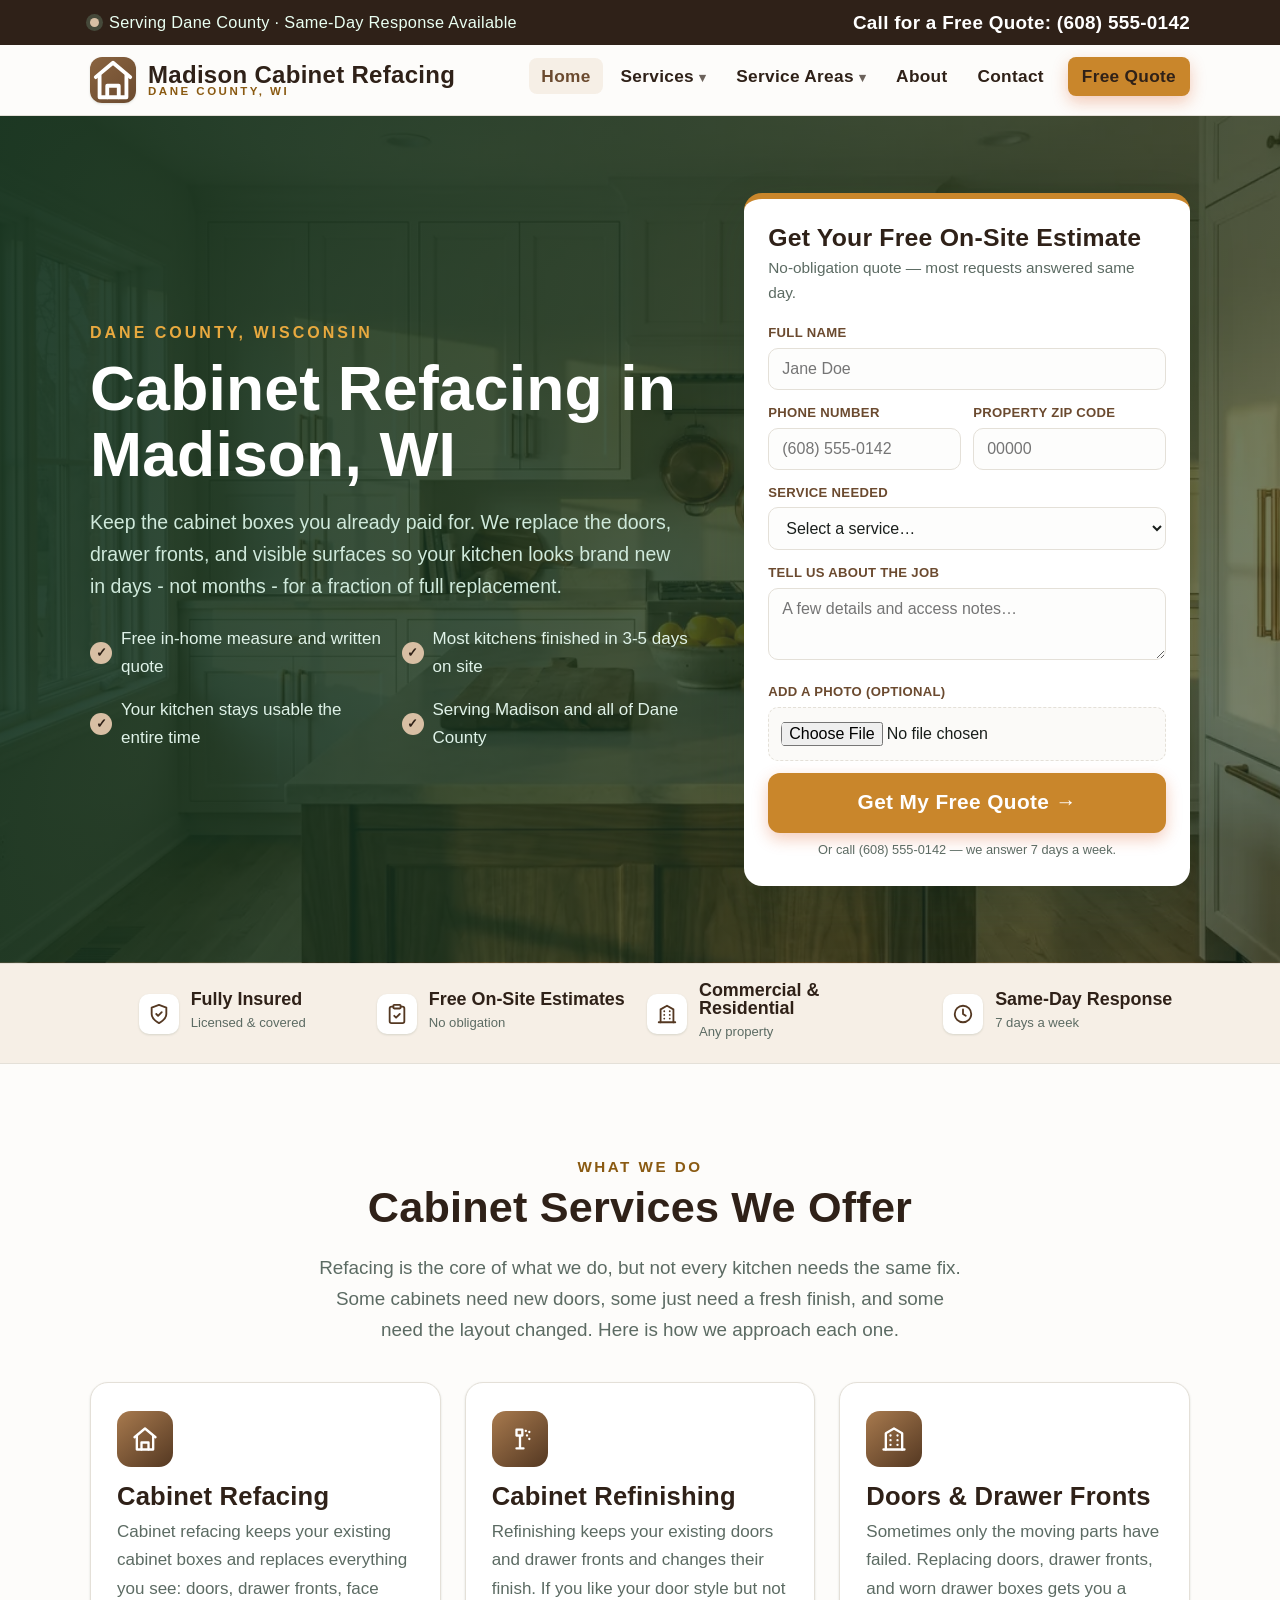
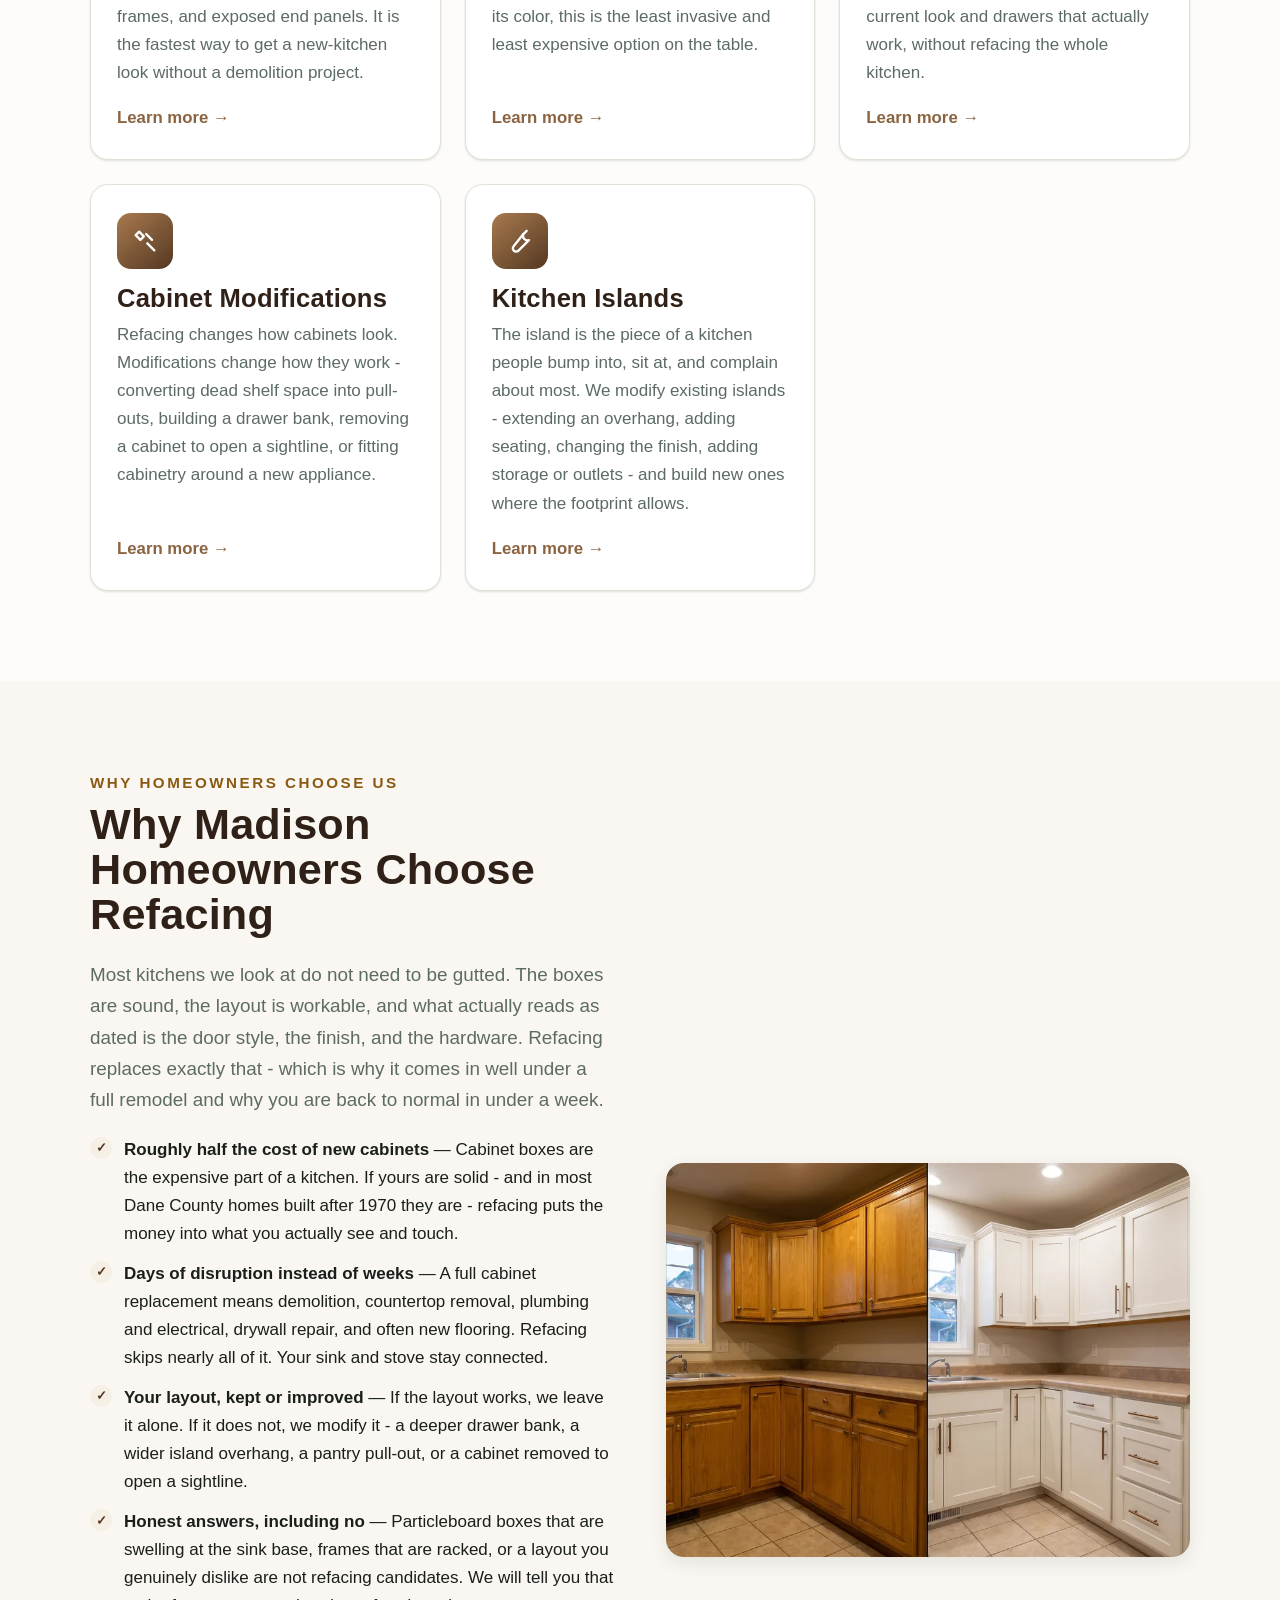
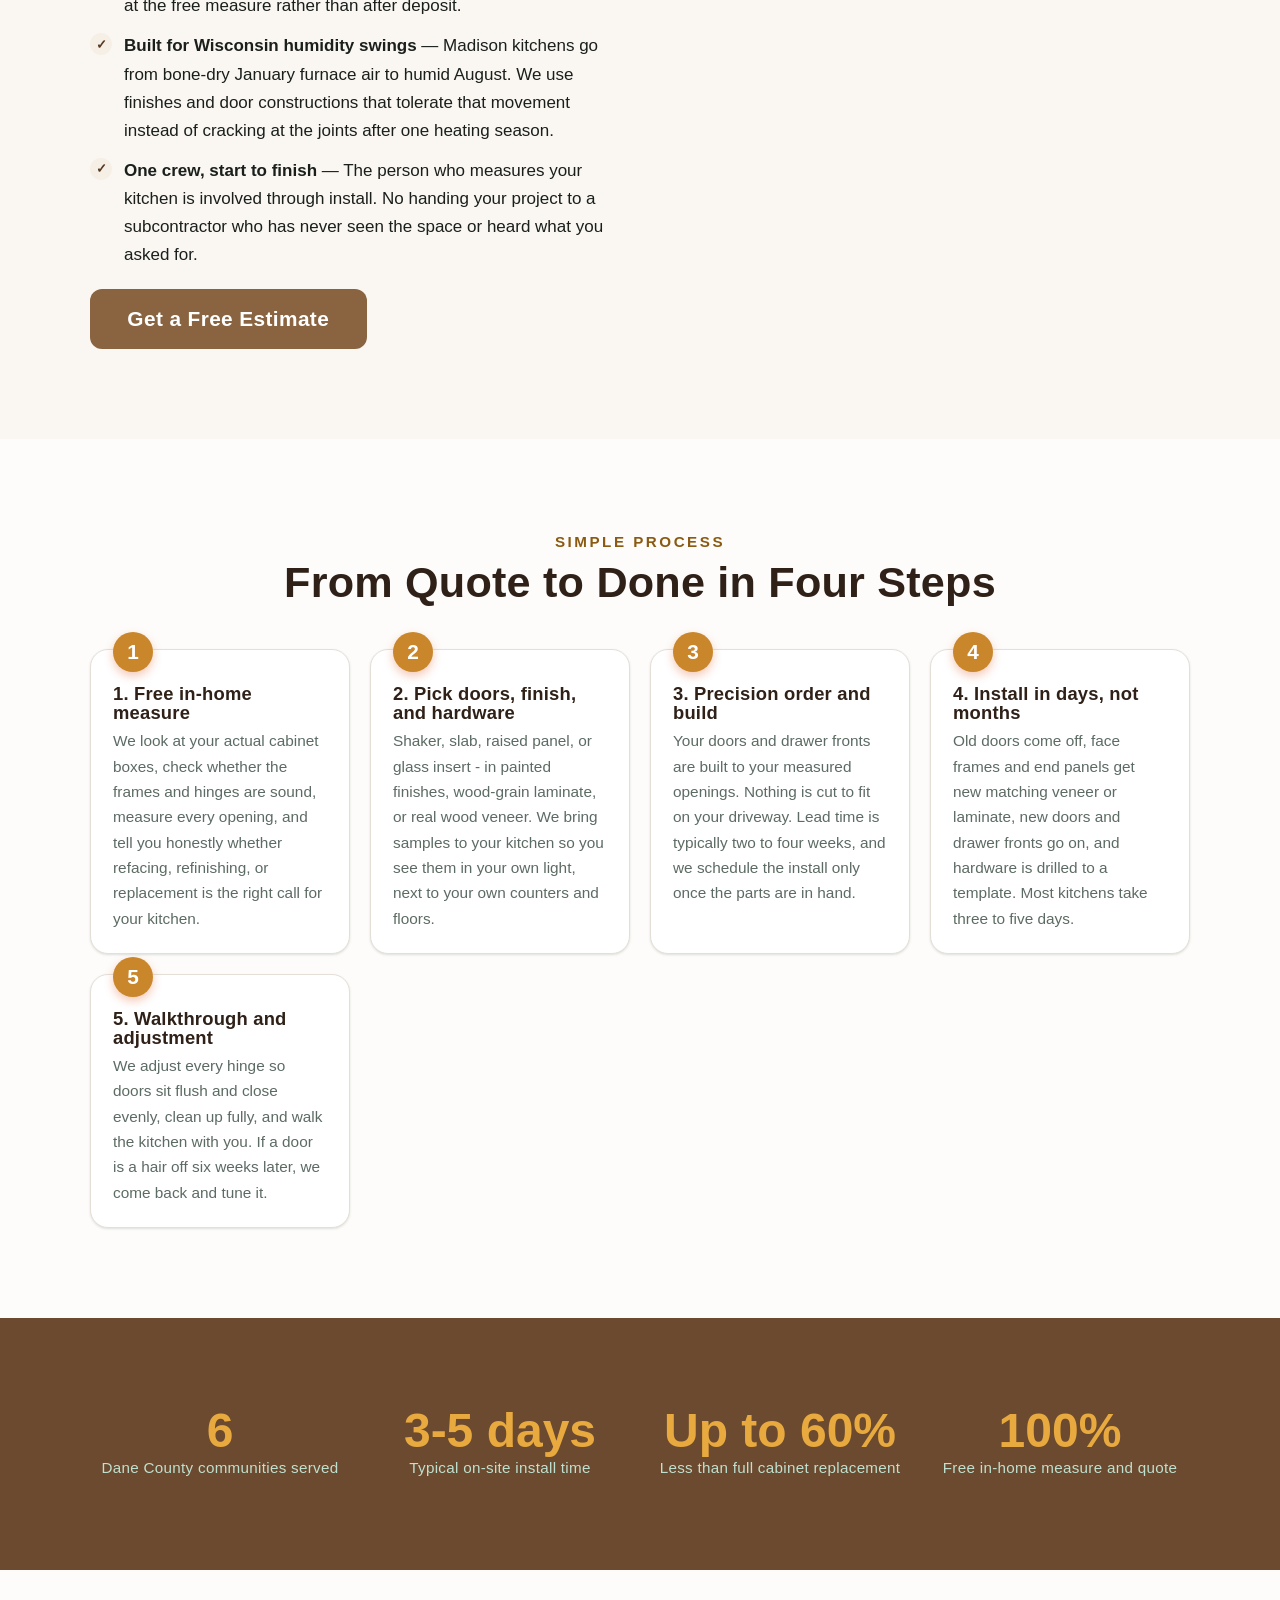
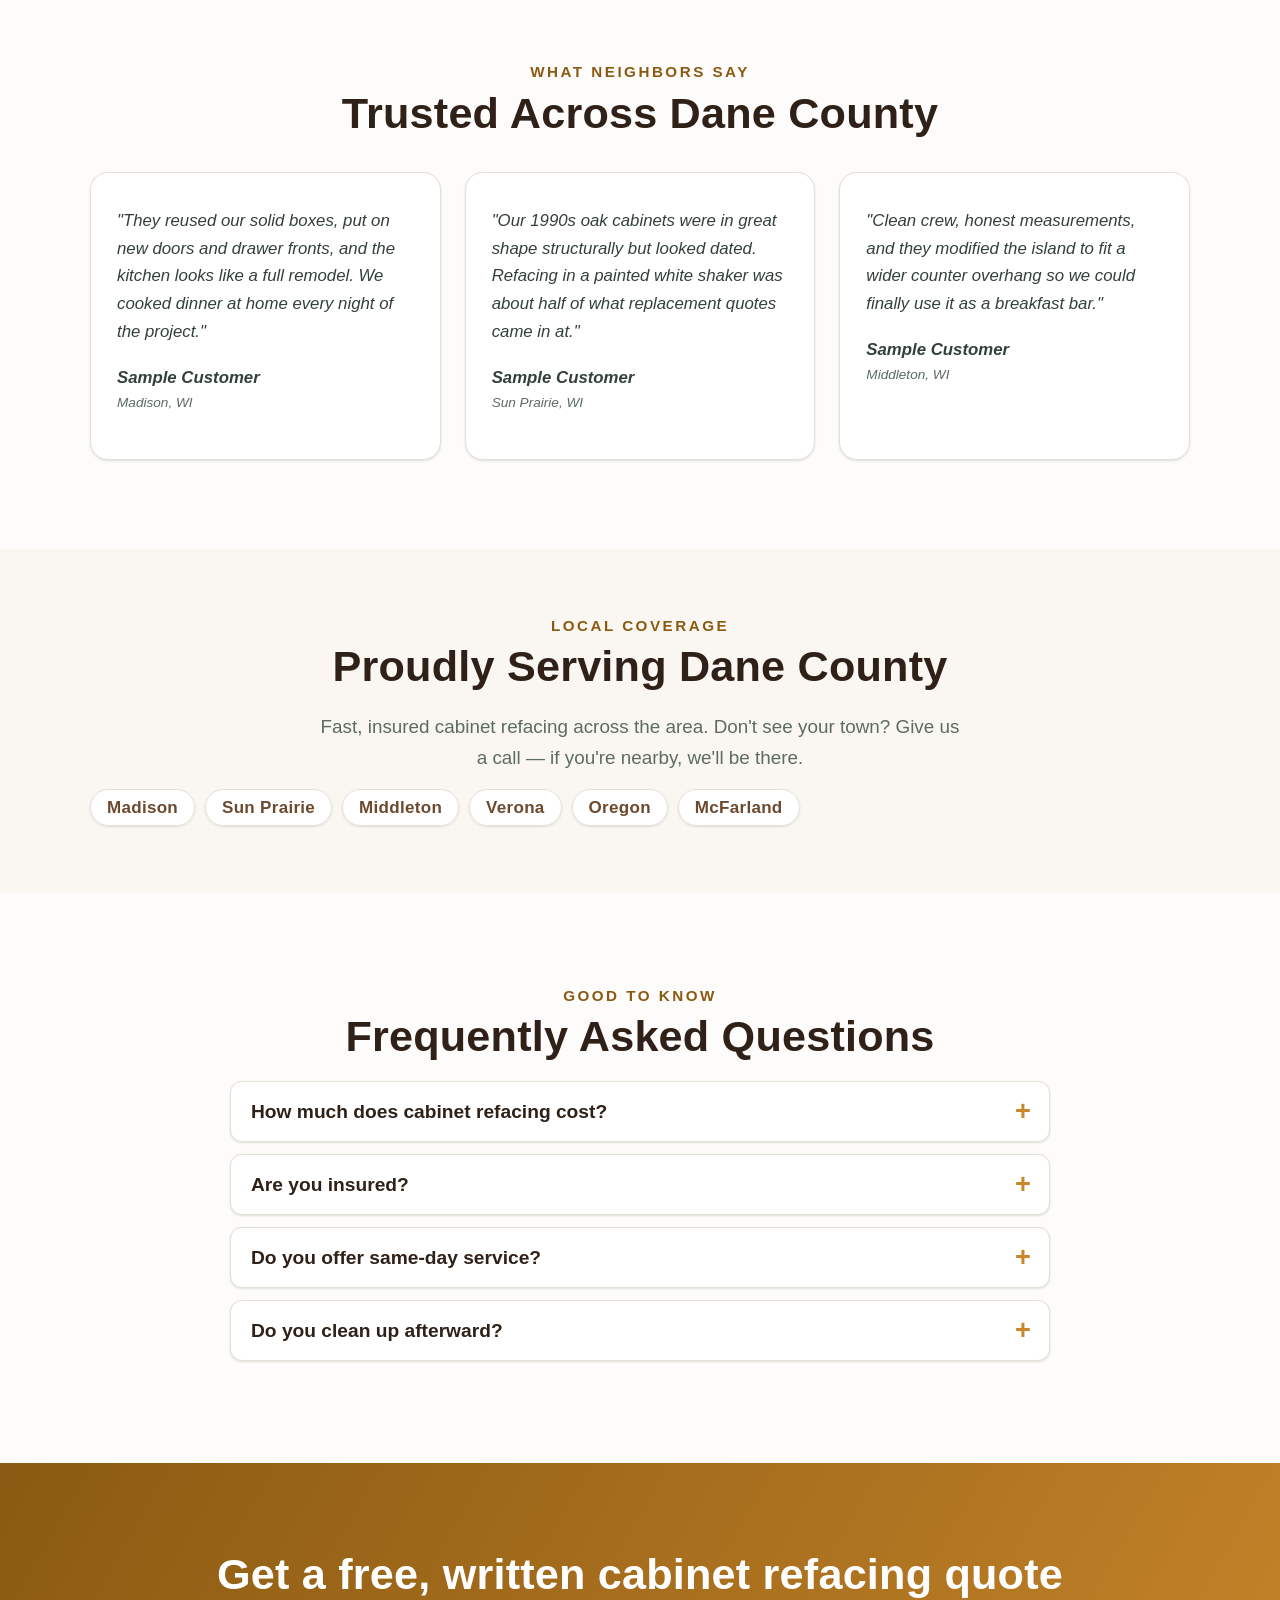
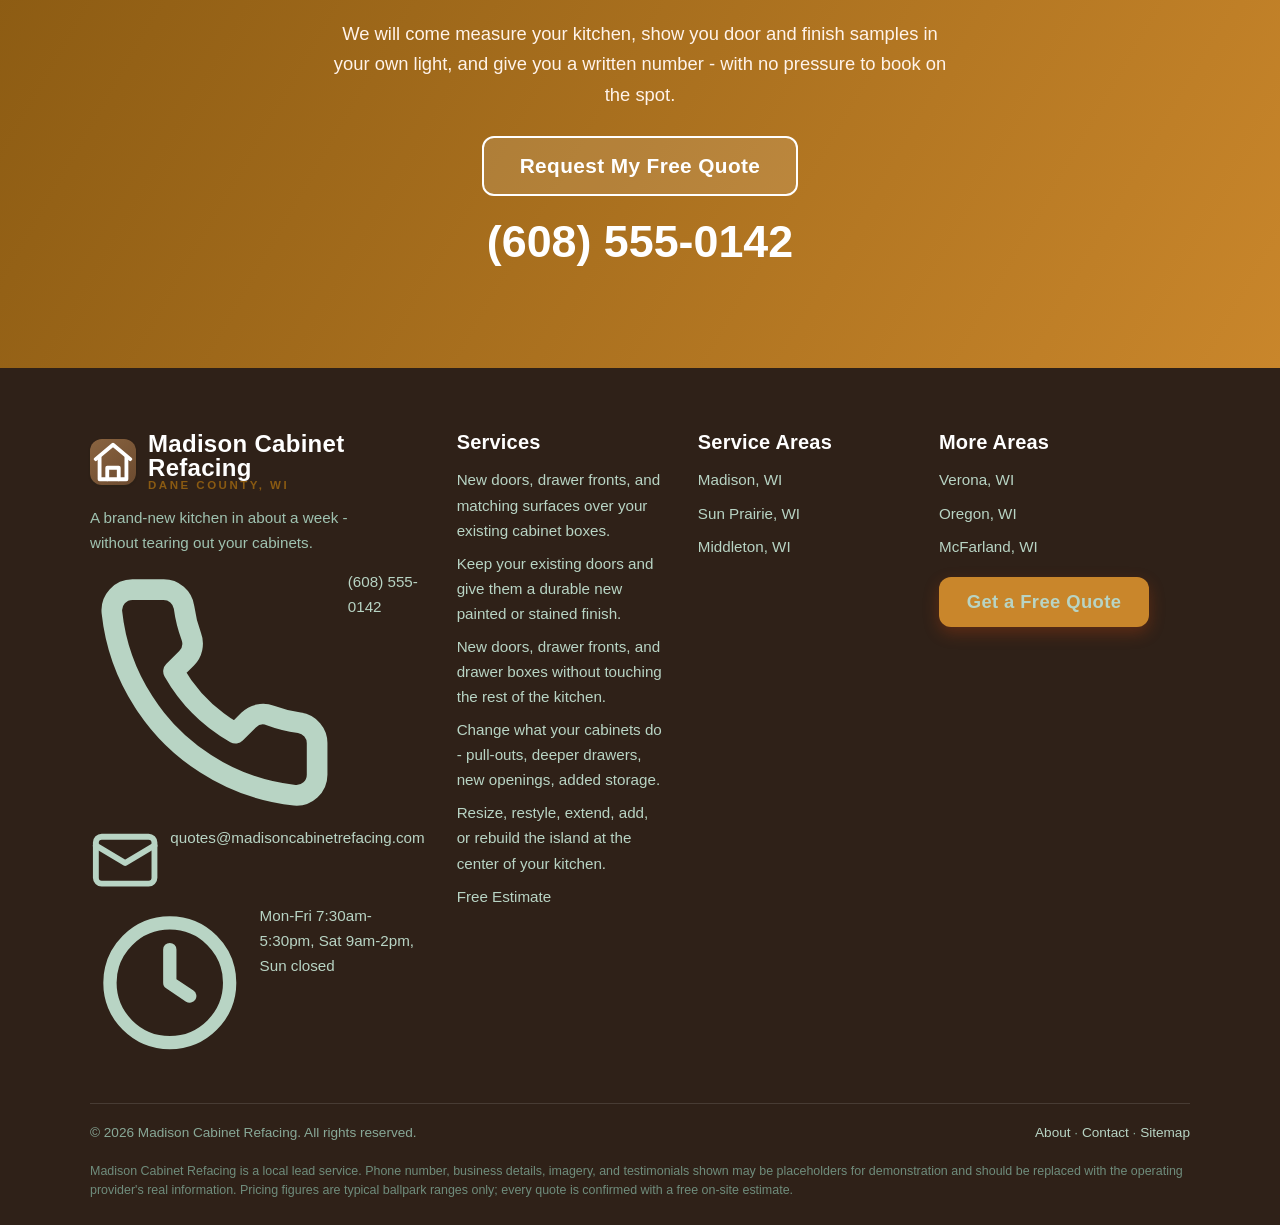
==== commit bf2d5a3b: "Repoint image paths to repo root (images uploaded at root, not /images/)" ====
--- a/index.html
+++ b/index.html
@@ -13,14 +13,14 @@
 <meta property="og:title" content="Cabinet Refacing Madison WI | Dane County | Free Quotes">
 <meta property="og:description" content="Fully insured cabinet refacing across Madison and Dane County, WI. Free estimates, honest pricing, and fast response. Call (608) 555-0142.">
 <meta property="og:url" content="madisoncabinetrefacing.com/">
-<meta property="og:image" content="madisoncabinetrefacing.com/images/og-image.jpg">
+<meta property="og:image" content="madisoncabinetrefacing.com/og-image.jpg">
 <meta property="og:site_name" content="Madison Cabinet Refacing">
 <meta name="twitter:card" content="summary_large_image">
 <link rel="icon" href="data:image/svg+xml,%3Csvg xmlns=%27http://www.w3.org/2000/svg%27 viewBox=%270 0 32 32%27%3E%3Crect width=%2732%27 height=%2732%27 rx=%277%27 fill=%27%236B4A2F%27/%3E%3Ctext x=%2716%27 y=%2722%27 font-size=%2718%27 text-anchor=%27middle%27 fill=%27%23E8A93F%27 font-family=%27Arial%27 font-weight=%27bold%27%3EM%3C/text%3E%3C/svg%3E">
-<link rel="preload" as="image" href="/images/hero-cabinet-refacing-madison.webp" fetchpriority="high">
+<link rel="preload" as="image" href="/hero-cabinet-refacing-madison.webp" fetchpriority="high">
 <link rel="preconnect" href="https://fonts.googleapis.com"><link rel="preconnect" href="https://fonts.gstatic.com" crossorigin><link href="https://fonts.googleapis.com/css2?family=Fraunces:opsz,wght@9..144,500;9..144,700&family=Inter:wght@400;500;600;700&display=swap" rel="stylesheet">
 <link rel="stylesheet" href="/css/style.css">
-<script type="application/ld+json">{"@context": "https://schema.org", "@type": "LocalBusiness", "@id": "madisoncabinetrefacing.com/#business", "name": "Madison Cabinet Refacing", "image": "madisoncabinetrefacing.com/images/og-image.jpg", "url": "madisoncabinetrefacing.com/", "telephone": "+16085550142", "email": "quotes@madisoncabinetrefacing.com", "priceRange": "$$", "address": {"@type": "PostalAddress", "streetAddress": "Service address on file - by appointment", "addressLocality": "Madison", "addressRegion": "WI", "postalCode": "53713", "addressCountry": "US"}, "geo": {"@type": "GeoCoordinates", "latitude": 43.0731, "longitude": -89.4012}, "areaServed": [{"@type": "City", "name": "Madison, WI"}, {"@type": "City", "name": "Sun Prairie, WI"}, {"@type": "City", "name": "Middleton, WI"}, {"@type": "City", "name": "Verona, WI"}, {"@type": "City", "name": "Oregon, WI"}, {"@type": "City", "name": "McFarland, WI"}, {"@type": "AdministrativeArea", "name": "Dane County"}], "openingHoursSpecification": [{"@type": "OpeningHoursSpecification", "dayOfWeek": ["Monday", "Tuesday", "Wednesday", "Thursday", "Friday", "Saturday", "Sunday"], "opens": "07:00", "closes": "19:00"}], "makesOffer": [{"@type": "Offer", "itemOffered": {"@type": "Service", "name": "Cabinet Refacing"}}, {"@type": "Offer", "itemOffered": {"@type": "Service", "name": "Cabinet Refinishing"}}, {"@type": "Offer", "itemOffered": {"@type": "Service", "name": "Doors & Drawer Fronts"}}, {"@type": "Offer", "itemOffered": {"@type": "Service", "name": "Cabinet Modifications"}}, {"@type": "Offer", "itemOffered": {"@type": "Service", "name": "Kitchen Islands"}}]}</script>
+<script type="application/ld+json">{"@context": "https://schema.org", "@type": "LocalBusiness", "@id": "madisoncabinetrefacing.com/#business", "name": "Madison Cabinet Refacing", "image": "madisoncabinetrefacing.com/og-image.jpg", "url": "madisoncabinetrefacing.com/", "telephone": "+16085550142", "email": "quotes@madisoncabinetrefacing.com", "priceRange": "$$", "address": {"@type": "PostalAddress", "streetAddress": "Service address on file - by appointment", "addressLocality": "Madison", "addressRegion": "WI", "postalCode": "53713", "addressCountry": "US"}, "geo": {"@type": "GeoCoordinates", "latitude": 43.0731, "longitude": -89.4012}, "areaServed": [{"@type": "City", "name": "Madison, WI"}, {"@type": "City", "name": "Sun Prairie, WI"}, {"@type": "City", "name": "Middleton, WI"}, {"@type": "City", "name": "Verona, WI"}, {"@type": "City", "name": "Oregon, WI"}, {"@type": "City", "name": "McFarland, WI"}, {"@type": "AdministrativeArea", "name": "Dane County"}], "openingHoursSpecification": [{"@type": "OpeningHoursSpecification", "dayOfWeek": ["Monday", "Tuesday", "Wednesday", "Thursday", "Friday", "Saturday", "Sunday"], "opens": "07:00", "closes": "19:00"}], "makesOffer": [{"@type": "Offer", "itemOffered": {"@type": "Service", "name": "Cabinet Refacing"}}, {"@type": "Offer", "itemOffered": {"@type": "Service", "name": "Cabinet Refinishing"}}, {"@type": "Offer", "itemOffered": {"@type": "Service", "name": "Doors & Drawer Fronts"}}, {"@type": "Offer", "itemOffered": {"@type": "Service", "name": "Cabinet Modifications"}}, {"@type": "Offer", "itemOffered": {"@type": "Service", "name": "Kitchen Islands"}}]}</script>
 <script type="application/ld+json">{"@context": "https://schema.org", "@type": "WebSite", "name": "Madison Cabinet Refacing", "url": "madisoncabinetrefacing.com"}</script>
 <script type="application/ld+json">{"@context": "https://schema.org", "@type": "FAQPage", "mainEntity": [{"@type": "Question", "name": "How much does cabinet refacing cost?", "acceptedAnswer": {"@type": "Answer", "text": "Cabinet refacing is quoted per project, because the price follows door count, door style, and finish - not square footage of your kitchen. As a working range for Dane County: most refacing projects run about $150 to $400 per linear foot of cabinetry, which puts a typical 25-to-30-linear-foot Madison kitchen somewhere between $5,500 and $12,000. Painted shaker doors and wood-grain laminate surfaces sit at the lower end; real-wood veneer, glass inserts, and specialty finishes sit at the upper end. Refinishing your existing doors instead of replacing them generally runs $2,500 to $6,000. Small projects such as a bathroom vanity or a single wall of cabinets start around $2,500. Every one of those numbers is an estimate to help you budget - we do not quote a kitchen we have not measured, and the written quote we hand you after the in-home measure is the number we stand behind."}}, {"@type": "Question", "name": "Are you insured?", "acceptedAnswer": {"@type": "Answer", "text": "Yes, we're fully insured for cabinet refacing and related work, so your property is protected on every job."}}, {"@type": "Question", "name": "Do you offer same-day service?", "acceptedAnswer": {"@type": "Answer", "text": "We offer same-day estimates across most of our area and same-day work when the schedule allows — especially for emergencies."}}, {"@type": "Question", "name": "Do you clean up afterward?", "acceptedAnswer": {"@type": "Answer", "text": "Always. We leave the site clean and level, and haul away debris on request."}}]}</script>
 </head>
@@ -44,7 +44,7 @@
     <li><a href="/contact/">Contact</a></li>
     <li class="nav__cta"><a class="btn btn--primary" href="/contact/">Free Quote</a></li>
   </ul></nav></header>
-<section class="hero" style="--hero-img:url(/images/hero-cabinet-refacing-madison.webp)"><div class="hero__inner">
+<section class="hero" style="--hero-img:url(/hero-cabinet-refacing-madison.webp)"><div class="hero__inner">
   <div class="hero__copy"><p class="hero__loc">Dane County, Wisconsin</p><h1>Cabinet Refacing in Madison, WI</h1>
     <p class="lead">Keep the cabinet boxes you already paid for. We replace the doors, drawer fronts, and visible surfaces so your kitchen looks brand new in days - not months - for a fraction of full replacement.</p><ul class="hero__checks"><li>Free in-home measure and written quote</li><li>Most kitchens finished in 3-5 days on site</li><li>Your kitchen stays usable the entire time</li><li>Serving Madison and all of Dane County</li></ul></div>
   <div class="hero__form-wrap">
@@ -72,7 +72,7 @@
   <p class="form-note">Or call (608) 555-0142 — we answer 7 days a week.</p>
   <div class="form-success" role="status">✅ Thanks! Your request is in. We'll call you shortly to confirm your free on-site estimate.</div>
 </form></div>
-</div></section><section class="trustbar" aria-label="Why homeowners trust us"><div class="trustbar__grid"><div class="badge"><span class="badge__ico"><svg viewBox="0 0 24 24" fill="none" stroke="currentColor" stroke-width="2" stroke-linecap="round" stroke-linejoin="round"><path d="M12 22s8-4 8-10V5l-8-3-8 3v7c0 6 8 10 8 10z"/><path d="m9 12 2 2 4-4"/></svg></span><span class="badge__txt"><strong>Fully Insured</strong><span>Licensed &amp; covered</span></span></div><div class="badge"><span class="badge__ico"><svg viewBox="0 0 24 24" fill="none" stroke="currentColor" stroke-width="2" stroke-linecap="round" stroke-linejoin="round"><rect x="8" y="2" width="8" height="4" rx="1"/><path d="M16 4h2a2 2 0 0 1 2 2v14a2 2 0 0 1-2 2H6a2 2 0 0 1-2-2V6a2 2 0 0 1 2-2h2"/><path d="m9 14 2 2 4-4"/></svg></span><span class="badge__txt"><strong>Free On-Site Estimates</strong><span>No obligation</span></span></div><div class="badge"><span class="badge__ico"><svg viewBox="0 0 24 24" fill="none" stroke="currentColor" stroke-width="2" stroke-linecap="round" stroke-linejoin="round"><path d="M3 21h18"/><path d="M5 21V7l7-4 7 4v14"/><path d="M9 9h.01M9 13h.01M9 17h.01M15 9h.01M15 13h.01M15 17h.01"/></svg></span><span class="badge__txt"><strong>Commercial &amp; Residential</strong><span>Any property</span></span></div><div class="badge"><span class="badge__ico"><svg viewBox="0 0 24 24" fill="none" stroke="currentColor" stroke-width="2" stroke-linecap="round" stroke-linejoin="round"><circle cx="12" cy="12" r="9"/><path d="M12 7v5l3 2"/></svg></span><span class="badge__txt"><strong>Same-Day Response</strong><span>7 days a week</span></span></div></div></section><section class="section"><div class="container"><div class="center"><p class="eyebrow">What We Do</p><h2>Cabinet Services We Offer</h2><p class="lead">Refacing is the core of what we do, but not every kitchen needs the same fix. Some cabinets need new doors, some just need a fresh finish, and some need the layout changed. Here is how we approach each one.</p></div><div class="grid grid--3" style="margin-top:36px"><div class="card"><span class="card__ico"><svg viewBox="0 0 24 24" fill="none" stroke="currentColor" stroke-width="2" stroke-linecap="round" stroke-linejoin="round"><path d="M3 10.5 12 3l9 7.5"/><path d="M5 9.5V21h14V9.5"/><path d="M9 21v-6h6v6"/></svg></span><h3>Cabinet Refacing</h3><p>Cabinet refacing keeps your existing cabinet boxes and replaces everything you see: doors, drawer fronts, face frames, and exposed end panels. It is the fastest way to get a new-kitchen look without a demolition project.</p><a class="card__link" href="/cabinet-refacing/">Learn more</a></div><div class="card"><span class="card__ico"><svg viewBox="0 0 24 24" fill="none" stroke="currentColor" stroke-width="2" stroke-linecap="round" stroke-linejoin="round"><path d="M9 4h5v5H9zM12 9v11M9 20h6M17 5h.01M20 6h.01M18 9h.01M20 12h.01"/></svg></span><h3>Cabinet Refinishing</h3><p>Refinishing keeps your existing doors and drawer fronts and changes their finish. If you like your door style but not its color, this is the least invasive and least expensive option on the table.</p><a class="card__link" href="/cabinet-refinishing/">Learn more</a></div><div class="card"><span class="card__ico"><svg viewBox="0 0 24 24" fill="none" stroke="currentColor" stroke-width="2" stroke-linecap="round" stroke-linejoin="round"><path d="M3 21h18"/><path d="M5 21V7l7-4 7 4v14"/><path d="M9 9h.01M9 13h.01M9 17h.01M15 9h.01M15 13h.01M15 17h.01"/></svg></span><h3>Doors & Drawer Fronts</h3><p>Sometimes only the moving parts have failed. Replacing doors, drawer fronts, and worn drawer boxes gets you a current look and drawers that actually work, without refacing the whole kitchen.</p><a class="card__link" href="/cabinet-door-and-drawer-replacement/">Learn more</a></div><div class="card"><span class="card__ico"><svg viewBox="0 0 24 24" fill="none" stroke="currentColor" stroke-width="2" stroke-linecap="round" stroke-linejoin="round"><path d="M4 7l3-3 4 4-3 3zM14 14l6 6M13 6l5 5"/></svg></span><h3>Cabinet Modifications</h3><p>Refacing changes how cabinets look. Modifications change how they work - converting dead shelf space into pull-outs, building a drawer bank, removing a cabinet to open a sightline, or fitting cabinetry around a new appliance.</p><a class="card__link" href="/cabinet-modifications/">Learn more</a></div><div class="card"><span class="card__ico"><svg viewBox="0 0 24 24" fill="none" stroke="currentColor" stroke-width="2" stroke-linecap="round" stroke-linejoin="round"><path d="M14.7 6.3a4 4 0 0 0 5 5l-9 9a2.8 2.8 0 0 1-4-4z"/><path d="m14.7 6.3 3-3"/></svg></span><h3>Kitchen Islands</h3><p>The island is the piece of a kitchen people bump into, sit at, and complain about most. We modify existing islands - extending an overhang, adding seating, changing the finish, adding storage or outlets - and build new ones where the footprint allows.</p><a class="card__link" href="/kitchen-island-modifications/">Learn more</a></div></div></div></section><section class="section section--sand"><div class="container split"><div><p class="eyebrow">Why Homeowners Choose Us</p><h2>Why Madison Homeowners Choose Refacing</h2><p class="lead">Most kitchens we look at do not need to be gutted. The boxes are sound, the layout is workable, and what actually reads as dated is the door style, the finish, and the hardware. Refacing replaces exactly that - which is why it comes in well under a full remodel and why you are back to normal in under a week.</p><ul class="ticklist"><li><strong>Roughly half the cost of new cabinets</strong> &mdash; Cabinet boxes are the expensive part of a kitchen. If yours are solid - and in most Dane County homes built after 1970 they are - refacing puts the money into what you actually see and touch.</li><li><strong>Days of disruption instead of weeks</strong> &mdash; A full cabinet replacement means demolition, countertop removal, plumbing and electrical, drywall repair, and often new flooring. Refacing skips nearly all of it. Your sink and stove stay connected.</li><li><strong>Your layout, kept or improved</strong> &mdash; If the layout works, we leave it alone. If it does not, we modify it - a deeper drawer bank, a wider island overhang, a pantry pull-out, or a cabinet removed to open a sightline.</li><li><strong>Honest answers, including no</strong> &mdash; Particleboard boxes that are swelling at the sink base, frames that are racked, or a layout you genuinely dislike are not refacing candidates. We will tell you that at the free measure rather than after deposit.</li><li><strong>Built for Wisconsin humidity swings</strong> &mdash; Madison kitchens go from bone-dry January furnace air to humid August. We use finishes and door constructions that tolerate that movement instead of cracking at the joints after one heating season.</li><li><strong>One crew, start to finish</strong> &mdash; The person who measures your kitchen is involved through install. No handing your project to a subcontractor who has never seen the space or heard what you asked for.</li></ul><a class="btn btn--green btn--lg" href="/contact/">Get a Free Estimate</a></div><div><img src="/images/home-feature-reface-before-after.webp" alt="Cabinet Refacing in Dane County" loading="lazy"></div></div></section><section class="section"><div class="container"><div class="center"><p class="eyebrow">Simple Process</p><h2>From Quote to Done in Four Steps</h2></div><div class="steps" style="margin-top:44px"><div class="step"><h4>1. Free in-home measure</h4><p>We look at your actual cabinet boxes, check whether the frames and hinges are sound, measure every opening, and tell you honestly whether refacing, refinishing, or replacement is the right call for your kitchen.</p></div><div class="step"><h4>2. Pick doors, finish, and hardware</h4><p>Shaker, slab, raised panel, or glass insert - in painted finishes, wood-grain laminate, or real wood veneer. We bring samples to your kitchen so you see them in your own light, next to your own counters and floors.</p></div><div class="step"><h4>3. Precision order and build</h4><p>Your doors and drawer fronts are built to your measured openings. Nothing is cut to fit on your driveway. Lead time is typically two to four weeks, and we schedule the install only once the parts are in hand.</p></div><div class="step"><h4>4. Install in days, not months</h4><p>Old doors come off, face frames and end panels get new matching veneer or laminate, new doors and drawer fronts go on, and hardware is drilled to a template. Most kitchens take three to five days.</p></div><div class="step"><h4>5. Walkthrough and adjustment</h4><p>We adjust every hinge so doors sit flush and close evenly, clean up fully, and walk the kitchen with you. If a door is a hair off six weeks later, we come back and tune it.</p></div></div></div></section><section class="section section--green"><div class="container"><div class="stats"><div><div class="stat__num">6</div><div class="stat__lbl">Dane County communities served</div></div><div><div class="stat__num">3-5 days</div><div class="stat__lbl">Typical on-site install time</div></div><div><div class="stat__num">Up to 60%</div><div class="stat__lbl">Less than full cabinet replacement</div></div><div><div class="stat__num">100%</div><div class="stat__lbl">Free in-home measure and quote</div></div></div></div></section><section class="section"><div class="container"><div class="center"><p class="eyebrow">What Neighbors Say</p><h2>Trusted Across Dane County</h2></div><div class="grid grid--3" style="margin-top:36px"><div class="quote"><div class="quote__stars"></div><p>"They reused our solid boxes, put on new doors and drawer fronts, and the kitchen looks like a full remodel. We cooked dinner at home every night of the project."</p><p class="quote__who">Sample Customer<span>Madison, WI</span></p></div><div class="quote"><div class="quote__stars"></div><p>"Our 1990s oak cabinets were in great shape structurally but looked dated. Refacing in a painted white shaker was about half of what replacement quotes came in at."</p><p class="quote__who">Sample Customer<span>Sun Prairie, WI</span></p></div><div class="quote"><div class="quote__stars"></div><p>"Clean crew, honest measurements, and they modified the island to fit a wider counter overhang so we could finally use it as a breakfast bar."</p><p class="quote__who">Sample Customer<span>Middleton, WI</span></p></div></div></div></section>
+</div></section><section class="trustbar" aria-label="Why homeowners trust us"><div class="trustbar__grid"><div class="badge"><span class="badge__ico"><svg viewBox="0 0 24 24" fill="none" stroke="currentColor" stroke-width="2" stroke-linecap="round" stroke-linejoin="round"><path d="M12 22s8-4 8-10V5l-8-3-8 3v7c0 6 8 10 8 10z"/><path d="m9 12 2 2 4-4"/></svg></span><span class="badge__txt"><strong>Fully Insured</strong><span>Licensed &amp; covered</span></span></div><div class="badge"><span class="badge__ico"><svg viewBox="0 0 24 24" fill="none" stroke="currentColor" stroke-width="2" stroke-linecap="round" stroke-linejoin="round"><rect x="8" y="2" width="8" height="4" rx="1"/><path d="M16 4h2a2 2 0 0 1 2 2v14a2 2 0 0 1-2 2H6a2 2 0 0 1-2-2V6a2 2 0 0 1 2-2h2"/><path d="m9 14 2 2 4-4"/></svg></span><span class="badge__txt"><strong>Free On-Site Estimates</strong><span>No obligation</span></span></div><div class="badge"><span class="badge__ico"><svg viewBox="0 0 24 24" fill="none" stroke="currentColor" stroke-width="2" stroke-linecap="round" stroke-linejoin="round"><path d="M3 21h18"/><path d="M5 21V7l7-4 7 4v14"/><path d="M9 9h.01M9 13h.01M9 17h.01M15 9h.01M15 13h.01M15 17h.01"/></svg></span><span class="badge__txt"><strong>Commercial &amp; Residential</strong><span>Any property</span></span></div><div class="badge"><span class="badge__ico"><svg viewBox="0 0 24 24" fill="none" stroke="currentColor" stroke-width="2" stroke-linecap="round" stroke-linejoin="round"><circle cx="12" cy="12" r="9"/><path d="M12 7v5l3 2"/></svg></span><span class="badge__txt"><strong>Same-Day Response</strong><span>7 days a week</span></span></div></div></section><section class="section"><div class="container"><div class="center"><p class="eyebrow">What We Do</p><h2>Cabinet Services We Offer</h2><p class="lead">Refacing is the core of what we do, but not every kitchen needs the same fix. Some cabinets need new doors, some just need a fresh finish, and some need the layout changed. Here is how we approach each one.</p></div><div class="grid grid--3" style="margin-top:36px"><div class="card"><span class="card__ico"><svg viewBox="0 0 24 24" fill="none" stroke="currentColor" stroke-width="2" stroke-linecap="round" stroke-linejoin="round"><path d="M3 10.5 12 3l9 7.5"/><path d="M5 9.5V21h14V9.5"/><path d="M9 21v-6h6v6"/></svg></span><h3>Cabinet Refacing</h3><p>Cabinet refacing keeps your existing cabinet boxes and replaces everything you see: doors, drawer fronts, face frames, and exposed end panels. It is the fastest way to get a new-kitchen look without a demolition project.</p><a class="card__link" href="/cabinet-refacing/">Learn more</a></div><div class="card"><span class="card__ico"><svg viewBox="0 0 24 24" fill="none" stroke="currentColor" stroke-width="2" stroke-linecap="round" stroke-linejoin="round"><path d="M9 4h5v5H9zM12 9v11M9 20h6M17 5h.01M20 6h.01M18 9h.01M20 12h.01"/></svg></span><h3>Cabinet Refinishing</h3><p>Refinishing keeps your existing doors and drawer fronts and changes their finish. If you like your door style but not its color, this is the least invasive and least expensive option on the table.</p><a class="card__link" href="/cabinet-refinishing/">Learn more</a></div><div class="card"><span class="card__ico"><svg viewBox="0 0 24 24" fill="none" stroke="currentColor" stroke-width="2" stroke-linecap="round" stroke-linejoin="round"><path d="M3 21h18"/><path d="M5 21V7l7-4 7 4v14"/><path d="M9 9h.01M9 13h.01M9 17h.01M15 9h.01M15 13h.01M15 17h.01"/></svg></span><h3>Doors & Drawer Fronts</h3><p>Sometimes only the moving parts have failed. Replacing doors, drawer fronts, and worn drawer boxes gets you a current look and drawers that actually work, without refacing the whole kitchen.</p><a class="card__link" href="/cabinet-door-and-drawer-replacement/">Learn more</a></div><div class="card"><span class="card__ico"><svg viewBox="0 0 24 24" fill="none" stroke="currentColor" stroke-width="2" stroke-linecap="round" stroke-linejoin="round"><path d="M4 7l3-3 4 4-3 3zM14 14l6 6M13 6l5 5"/></svg></span><h3>Cabinet Modifications</h3><p>Refacing changes how cabinets look. Modifications change how they work - converting dead shelf space into pull-outs, building a drawer bank, removing a cabinet to open a sightline, or fitting cabinetry around a new appliance.</p><a class="card__link" href="/cabinet-modifications/">Learn more</a></div><div class="card"><span class="card__ico"><svg viewBox="0 0 24 24" fill="none" stroke="currentColor" stroke-width="2" stroke-linecap="round" stroke-linejoin="round"><path d="M14.7 6.3a4 4 0 0 0 5 5l-9 9a2.8 2.8 0 0 1-4-4z"/><path d="m14.7 6.3 3-3"/></svg></span><h3>Kitchen Islands</h3><p>The island is the piece of a kitchen people bump into, sit at, and complain about most. We modify existing islands - extending an overhang, adding seating, changing the finish, adding storage or outlets - and build new ones where the footprint allows.</p><a class="card__link" href="/kitchen-island-modifications/">Learn more</a></div></div></div></section><section class="section section--sand"><div class="container split"><div><p class="eyebrow">Why Homeowners Choose Us</p><h2>Why Madison Homeowners Choose Refacing</h2><p class="lead">Most kitchens we look at do not need to be gutted. The boxes are sound, the layout is workable, and what actually reads as dated is the door style, the finish, and the hardware. Refacing replaces exactly that - which is why it comes in well under a full remodel and why you are back to normal in under a week.</p><ul class="ticklist"><li><strong>Roughly half the cost of new cabinets</strong> &mdash; Cabinet boxes are the expensive part of a kitchen. If yours are solid - and in most Dane County homes built after 1970 they are - refacing puts the money into what you actually see and touch.</li><li><strong>Days of disruption instead of weeks</strong> &mdash; A full cabinet replacement means demolition, countertop removal, plumbing and electrical, drywall repair, and often new flooring. Refacing skips nearly all of it. Your sink and stove stay connected.</li><li><strong>Your layout, kept or improved</strong> &mdash; If the layout works, we leave it alone. If it does not, we modify it - a deeper drawer bank, a wider island overhang, a pantry pull-out, or a cabinet removed to open a sightline.</li><li><strong>Honest answers, including no</strong> &mdash; Particleboard boxes that are swelling at the sink base, frames that are racked, or a layout you genuinely dislike are not refacing candidates. We will tell you that at the free measure rather than after deposit.</li><li><strong>Built for Wisconsin humidity swings</strong> &mdash; Madison kitchens go from bone-dry January furnace air to humid August. We use finishes and door constructions that tolerate that movement instead of cracking at the joints after one heating season.</li><li><strong>One crew, start to finish</strong> &mdash; The person who measures your kitchen is involved through install. No handing your project to a subcontractor who has never seen the space or heard what you asked for.</li></ul><a class="btn btn--green btn--lg" href="/contact/">Get a Free Estimate</a></div><div><img src="/home-feature-reface-before-after.webp" alt="Cabinet Refacing in Dane County" loading="lazy"></div></div></section><section class="section"><div class="container"><div class="center"><p class="eyebrow">Simple Process</p><h2>From Quote to Done in Four Steps</h2></div><div class="steps" style="margin-top:44px"><div class="step"><h4>1. Free in-home measure</h4><p>We look at your actual cabinet boxes, check whether the frames and hinges are sound, measure every opening, and tell you honestly whether refacing, refinishing, or replacement is the right call for your kitchen.</p></div><div class="step"><h4>2. Pick doors, finish, and hardware</h4><p>Shaker, slab, raised panel, or glass insert - in painted finishes, wood-grain laminate, or real wood veneer. We bring samples to your kitchen so you see them in your own light, next to your own counters and floors.</p></div><div class="step"><h4>3. Precision order and build</h4><p>Your doors and drawer fronts are built to your measured openings. Nothing is cut to fit on your driveway. Lead time is typically two to four weeks, and we schedule the install only once the parts are in hand.</p></div><div class="step"><h4>4. Install in days, not months</h4><p>Old doors come off, face frames and end panels get new matching veneer or laminate, new doors and drawer fronts go on, and hardware is drilled to a template. Most kitchens take three to five days.</p></div><div class="step"><h4>5. Walkthrough and adjustment</h4><p>We adjust every hinge so doors sit flush and close evenly, clean up fully, and walk the kitchen with you. If a door is a hair off six weeks later, we come back and tune it.</p></div></div></div></section><section class="section section--green"><div class="container"><div class="stats"><div><div class="stat__num">6</div><div class="stat__lbl">Dane County communities served</div></div><div><div class="stat__num">3-5 days</div><div class="stat__lbl">Typical on-site install time</div></div><div><div class="stat__num">Up to 60%</div><div class="stat__lbl">Less than full cabinet replacement</div></div><div><div class="stat__num">100%</div><div class="stat__lbl">Free in-home measure and quote</div></div></div></div></section><section class="section"><div class="container"><div class="center"><p class="eyebrow">What Neighbors Say</p><h2>Trusted Across Dane County</h2></div><div class="grid grid--3" style="margin-top:36px"><div class="quote"><div class="quote__stars"></div><p>"They reused our solid boxes, put on new doors and drawer fronts, and the kitchen looks like a full remodel. We cooked dinner at home every night of the project."</p><p class="quote__who">Sample Customer<span>Madison, WI</span></p></div><div class="quote"><div class="quote__stars"></div><p>"Our 1990s oak cabinets were in great shape structurally but looked dated. Refacing in a painted white shaker was about half of what replacement quotes came in at."</p><p class="quote__who">Sample Customer<span>Sun Prairie, WI</span></p></div><div class="quote"><div class="quote__stars"></div><p>"Clean crew, honest measurements, and they modified the island to fit a wider counter overhang so we could finally use it as a breakfast bar."</p><p class="quote__who">Sample Customer<span>Middleton, WI</span></p></div></div></div></section>
 <section class="section section--tight section--sand"><div class="container center">
   <p class="eyebrow">Local Coverage</p><h2>Proudly Serving Dane County</h2>
   <p class="lead">Fast, insured cabinet refacing across the area. Don't see your town? Give us a call — if you're nearby, we'll be there.</p>
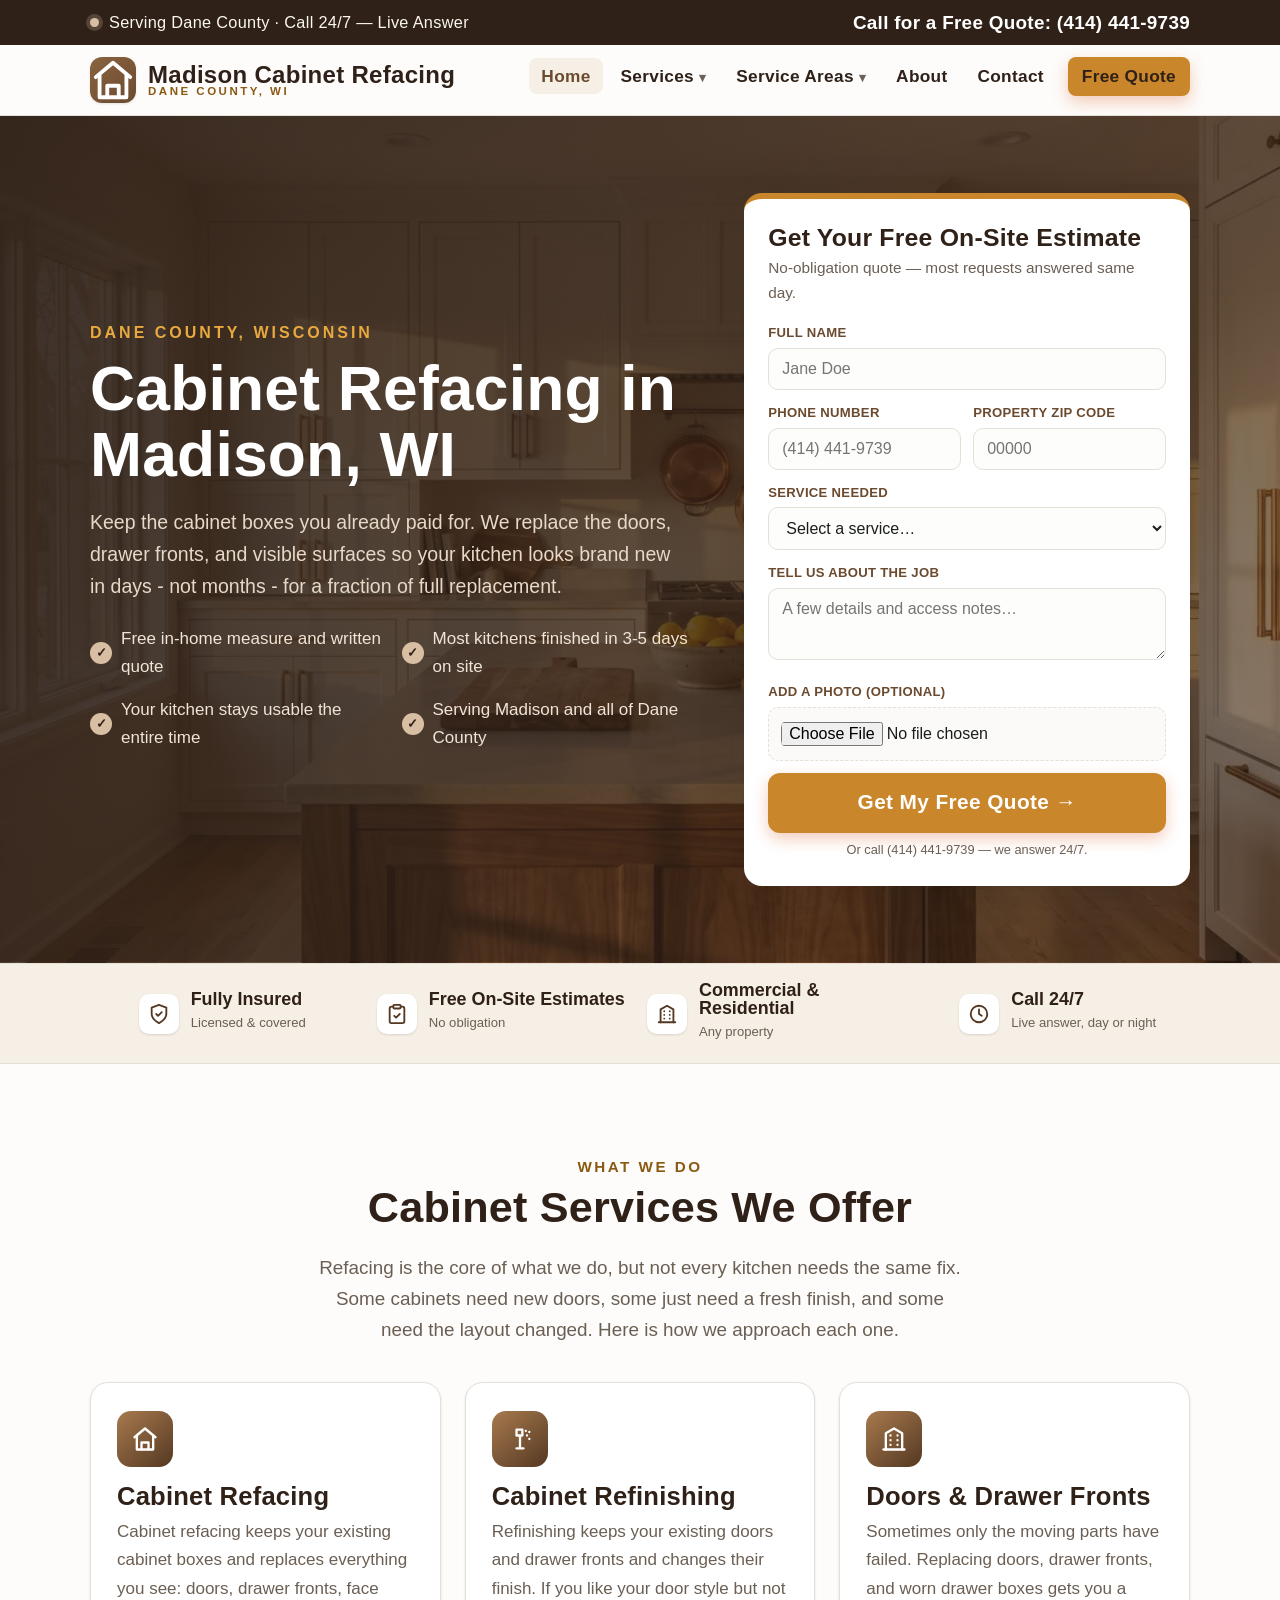
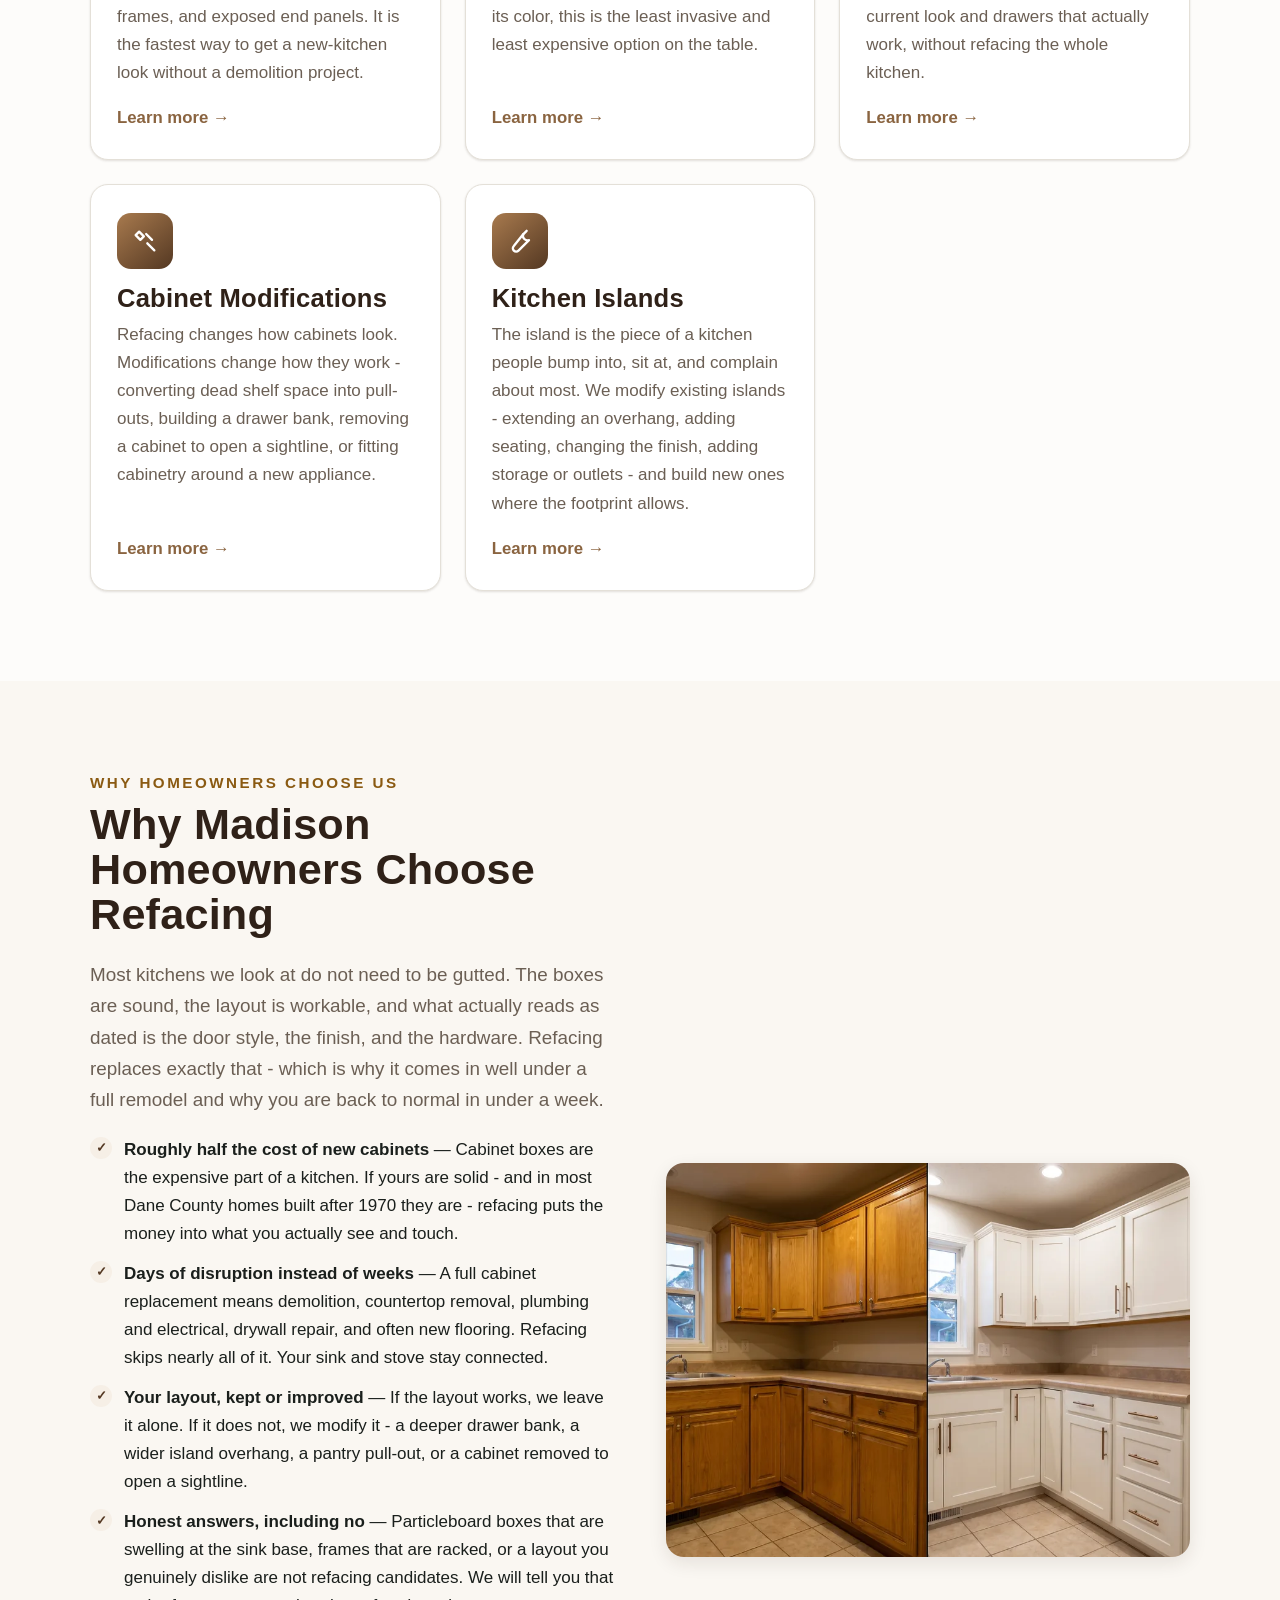
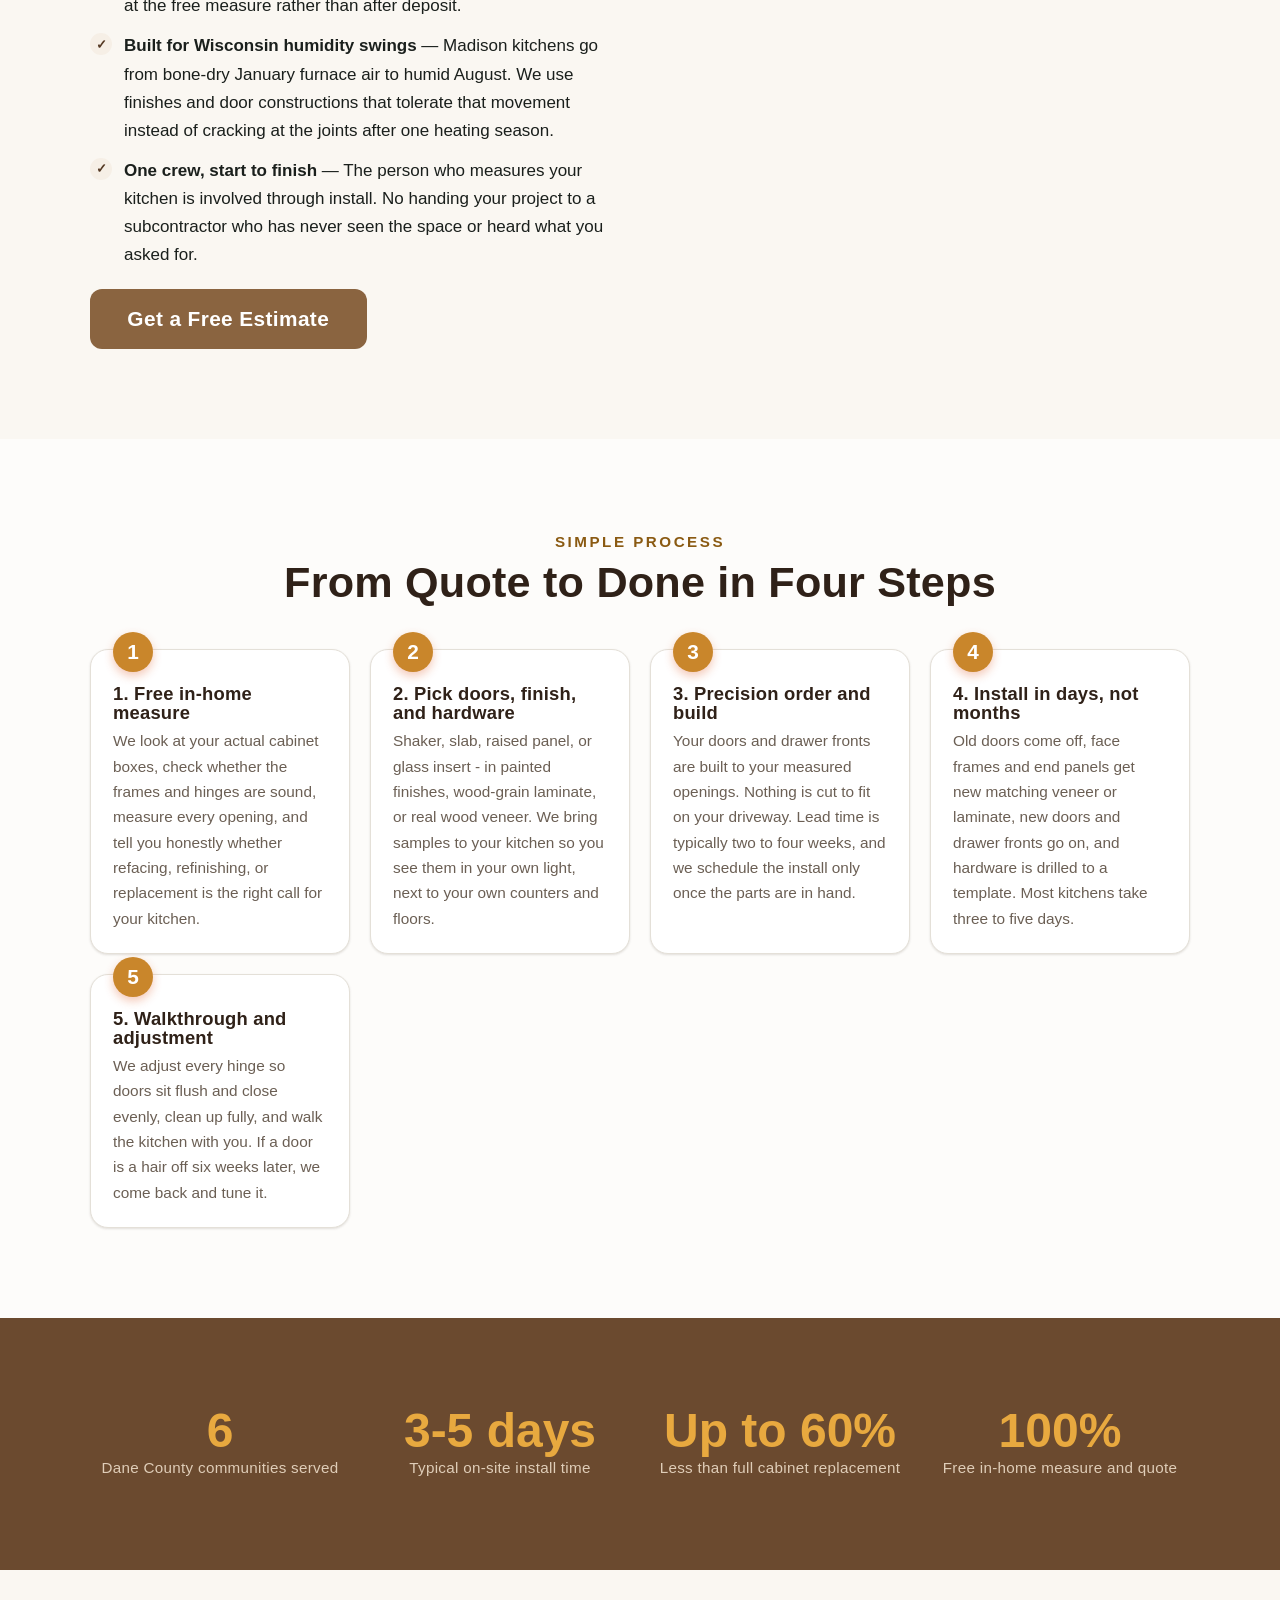
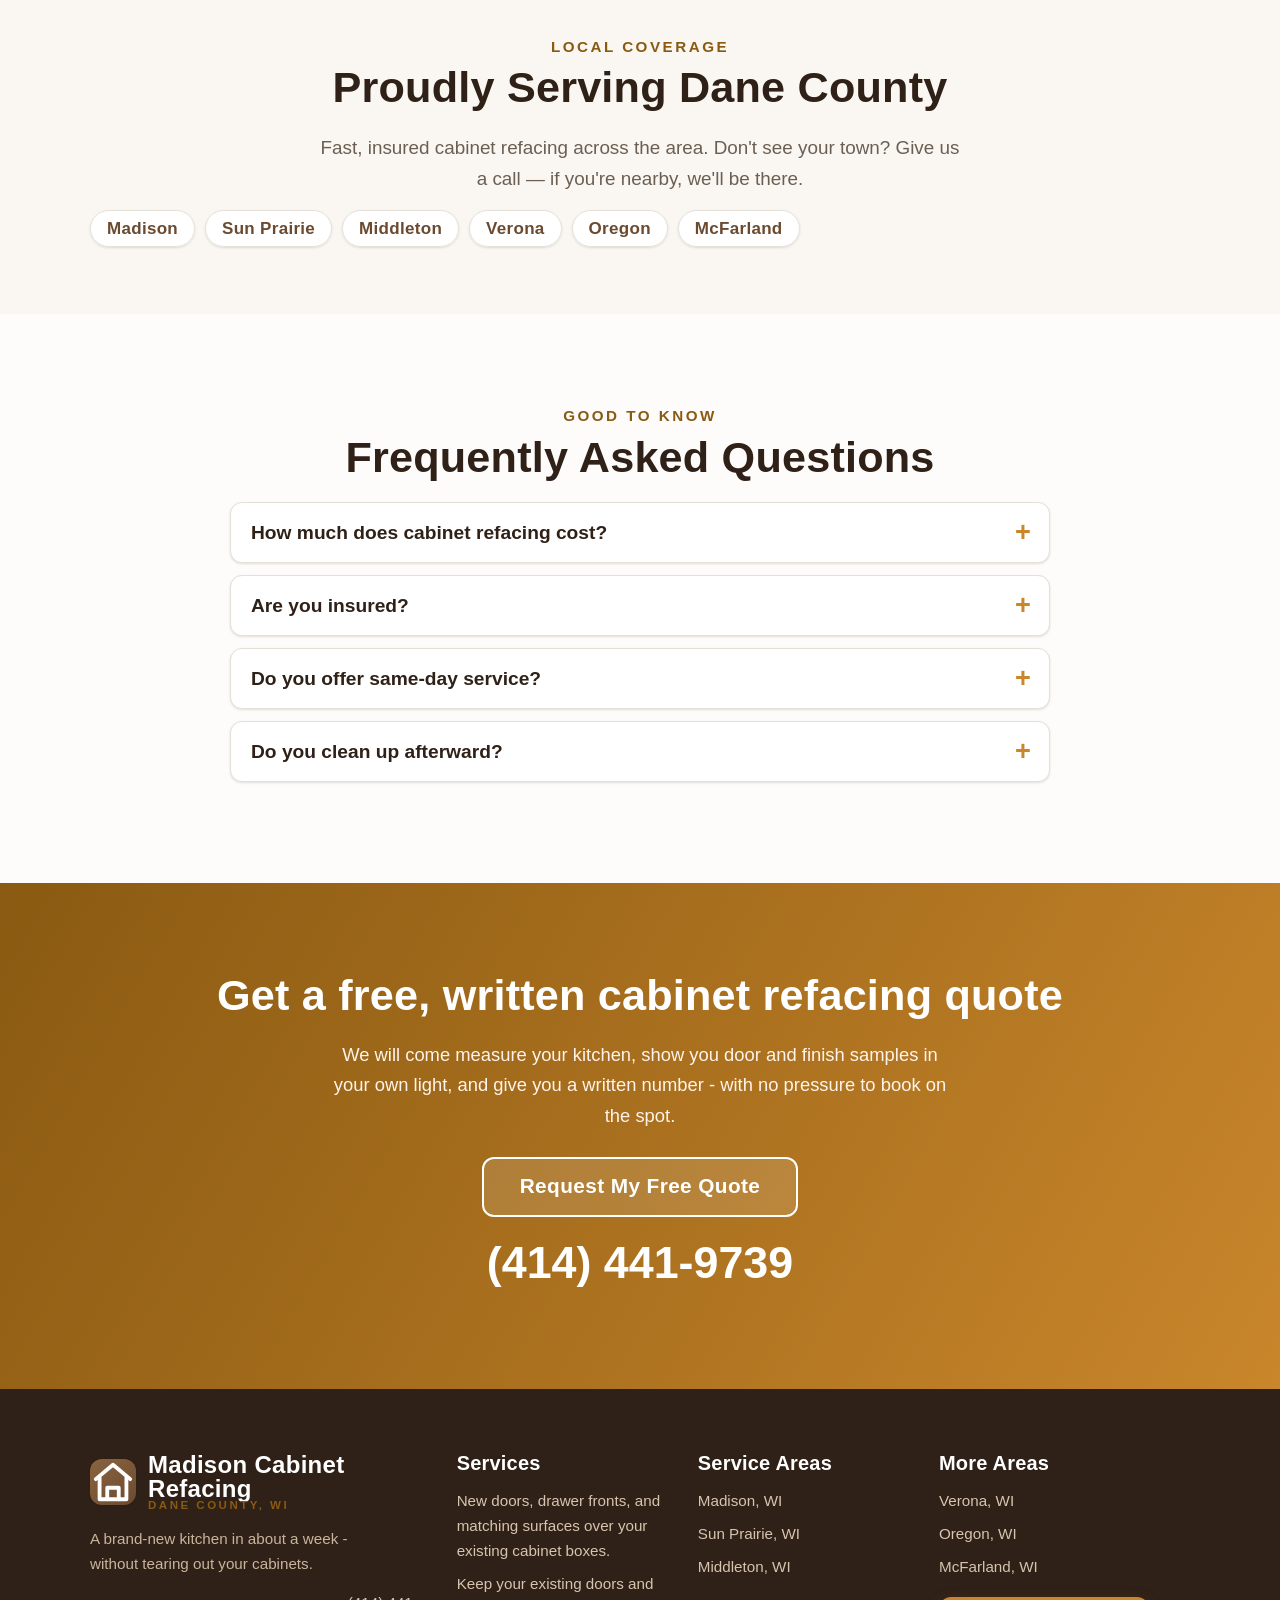
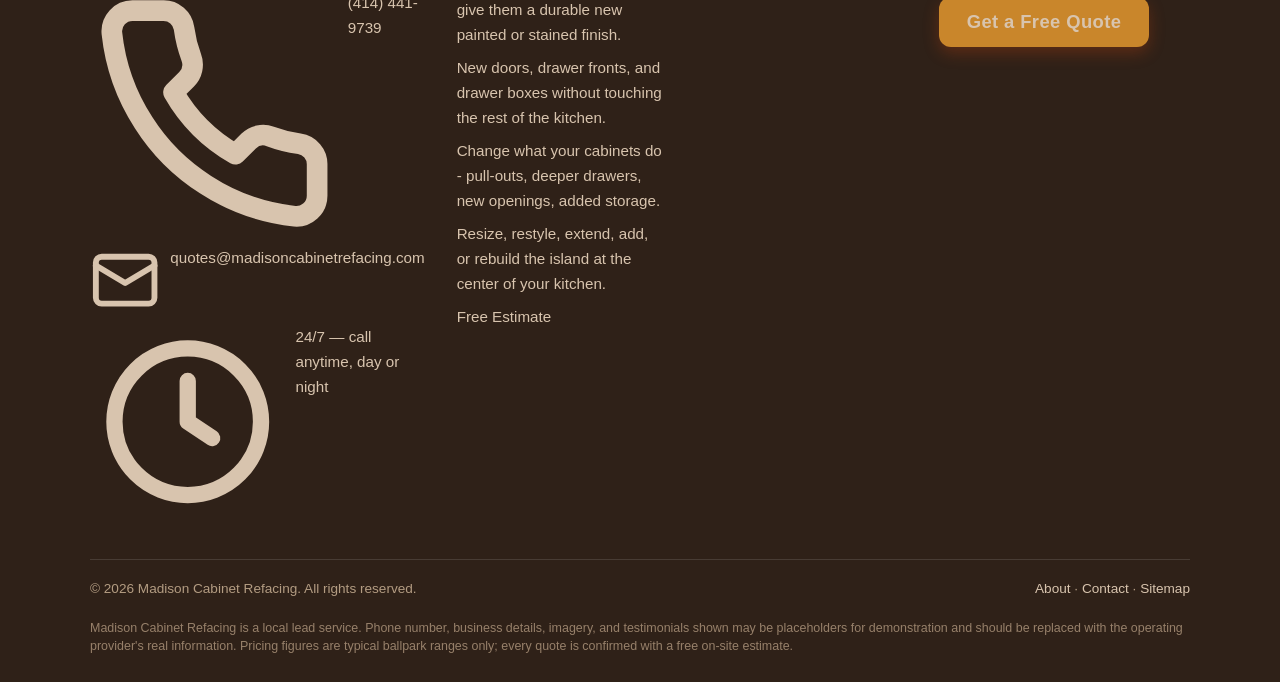
==== commit 86c78c69: "Live 24/7 Vapi phone line, remove testimonials, 24/7 availability copy + schema hours" ====
--- a/index.html
+++ b/index.html
@@ -4,14 +4,14 @@
 <meta charset="utf-8">
 <meta name="viewport" content="width=device-width, initial-scale=1">
 <title>Cabinet Refacing Madison WI | Dane County | Free Quotes</title>
-<meta name="description" content="Fully insured cabinet refacing across Madison and Dane County, WI. Free estimates, honest pricing, and fast response. Call (608) 555-0142.">
+<meta name="description" content="Fully insured cabinet refacing across Madison and Dane County, WI. Free estimates, honest pricing, and fast response. Call (414) 441-9739.">
 <link rel="canonical" href="madisoncabinetrefacing.com/">
 <meta name="robots" content="index, follow">
 <meta name="geo.region" content="US-WI">
 <meta name="geo.placename" content="Madison, Wisconsin">
 <meta property="og:type" content="website">
 <meta property="og:title" content="Cabinet Refacing Madison WI | Dane County | Free Quotes">
-<meta property="og:description" content="Fully insured cabinet refacing across Madison and Dane County, WI. Free estimates, honest pricing, and fast response. Call (608) 555-0142.">
+<meta property="og:description" content="Fully insured cabinet refacing across Madison and Dane County, WI. Free estimates, honest pricing, and fast response. Call (414) 441-9739.">
 <meta property="og:url" content="madisoncabinetrefacing.com/">
 <meta property="og:image" content="madisoncabinetrefacing.com/og-image.jpg">
 <meta property="og:site_name" content="Madison Cabinet Refacing">
@@ -20,16 +20,16 @@
 <link rel="preload" as="image" href="/hero-cabinet-refacing-madison.webp" fetchpriority="high">
 <link rel="preconnect" href="https://fonts.googleapis.com"><link rel="preconnect" href="https://fonts.gstatic.com" crossorigin><link href="https://fonts.googleapis.com/css2?family=Fraunces:opsz,wght@9..144,500;9..144,700&family=Inter:wght@400;500;600;700&display=swap" rel="stylesheet">
 <link rel="stylesheet" href="/css/style.css">
-<script type="application/ld+json">{"@context": "https://schema.org", "@type": "LocalBusiness", "@id": "madisoncabinetrefacing.com/#business", "name": "Madison Cabinet Refacing", "image": "madisoncabinetrefacing.com/og-image.jpg", "url": "madisoncabinetrefacing.com/", "telephone": "+16085550142", "email": "quotes@madisoncabinetrefacing.com", "priceRange": "$$", "address": {"@type": "PostalAddress", "streetAddress": "Service address on file - by appointment", "addressLocality": "Madison", "addressRegion": "WI", "postalCode": "53713", "addressCountry": "US"}, "geo": {"@type": "GeoCoordinates", "latitude": 43.0731, "longitude": -89.4012}, "areaServed": [{"@type": "City", "name": "Madison, WI"}, {"@type": "City", "name": "Sun Prairie, WI"}, {"@type": "City", "name": "Middleton, WI"}, {"@type": "City", "name": "Verona, WI"}, {"@type": "City", "name": "Oregon, WI"}, {"@type": "City", "name": "McFarland, WI"}, {"@type": "AdministrativeArea", "name": "Dane County"}], "openingHoursSpecification": [{"@type": "OpeningHoursSpecification", "dayOfWeek": ["Monday", "Tuesday", "Wednesday", "Thursday", "Friday", "Saturday", "Sunday"], "opens": "07:00", "closes": "19:00"}], "makesOffer": [{"@type": "Offer", "itemOffered": {"@type": "Service", "name": "Cabinet Refacing"}}, {"@type": "Offer", "itemOffered": {"@type": "Service", "name": "Cabinet Refinishing"}}, {"@type": "Offer", "itemOffered": {"@type": "Service", "name": "Doors & Drawer Fronts"}}, {"@type": "Offer", "itemOffered": {"@type": "Service", "name": "Cabinet Modifications"}}, {"@type": "Offer", "itemOffered": {"@type": "Service", "name": "Kitchen Islands"}}]}</script>
+<script type="application/ld+json">{"@context": "https://schema.org", "@type": "LocalBusiness", "@id": "madisoncabinetrefacing.com/#business", "name": "Madison Cabinet Refacing", "image": "madisoncabinetrefacing.com/og-image.jpg", "url": "madisoncabinetrefacing.com/", "telephone": "+14144419739", "email": "quotes@madisoncabinetrefacing.com", "priceRange": "$$", "address": {"@type": "PostalAddress", "streetAddress": "Service address on file - by appointment", "addressLocality": "Madison", "addressRegion": "WI", "postalCode": "53713", "addressCountry": "US"}, "geo": {"@type": "GeoCoordinates", "latitude": 43.0731, "longitude": -89.4012}, "areaServed": [{"@type": "City", "name": "Madison, WI"}, {"@type": "City", "name": "Sun Prairie, WI"}, {"@type": "City", "name": "Middleton, WI"}, {"@type": "City", "name": "Verona, WI"}, {"@type": "City", "name": "Oregon, WI"}, {"@type": "City", "name": "McFarland, WI"}, {"@type": "AdministrativeArea", "name": "Dane County"}], "openingHoursSpecification": [{"@type": "OpeningHoursSpecification", "dayOfWeek": ["Monday", "Tuesday", "Wednesday", "Thursday", "Friday", "Saturday", "Sunday"], "opens": "00:00", "closes": "23:59"}], "makesOffer": [{"@type": "Offer", "itemOffered": {"@type": "Service", "name": "Cabinet Refacing"}}, {"@type": "Offer", "itemOffered": {"@type": "Service", "name": "Cabinet Refinishing"}}, {"@type": "Offer", "itemOffered": {"@type": "Service", "name": "Doors & Drawer Fronts"}}, {"@type": "Offer", "itemOffered": {"@type": "Service", "name": "Cabinet Modifications"}}, {"@type": "Offer", "itemOffered": {"@type": "Service", "name": "Kitchen Islands"}}]}</script>
 <script type="application/ld+json">{"@context": "https://schema.org", "@type": "WebSite", "name": "Madison Cabinet Refacing", "url": "madisoncabinetrefacing.com"}</script>
 <script type="application/ld+json">{"@context": "https://schema.org", "@type": "FAQPage", "mainEntity": [{"@type": "Question", "name": "How much does cabinet refacing cost?", "acceptedAnswer": {"@type": "Answer", "text": "Cabinet refacing is quoted per project, because the price follows door count, door style, and finish - not square footage of your kitchen. As a working range for Dane County: most refacing projects run about $150 to $400 per linear foot of cabinetry, which puts a typical 25-to-30-linear-foot Madison kitchen somewhere between $5,500 and $12,000. Painted shaker doors and wood-grain laminate surfaces sit at the lower end; real-wood veneer, glass inserts, and specialty finishes sit at the upper end. Refinishing your existing doors instead of replacing them generally runs $2,500 to $6,000. Small projects such as a bathroom vanity or a single wall of cabinets start around $2,500. Every one of those numbers is an estimate to help you budget - we do not quote a kitchen we have not measured, and the written quote we hand you after the in-home measure is the number we stand behind."}}, {"@type": "Question", "name": "Are you insured?", "acceptedAnswer": {"@type": "Answer", "text": "Yes, we're fully insured for cabinet refacing and related work, so your property is protected on every job."}}, {"@type": "Question", "name": "Do you offer same-day service?", "acceptedAnswer": {"@type": "Answer", "text": "We offer same-day estimates across most of our area and same-day work when the schedule allows — especially for emergencies."}}, {"@type": "Question", "name": "Do you clean up afterward?", "acceptedAnswer": {"@type": "Answer", "text": "Always. We leave the site clean and level, and haul away debris on request."}}]}</script>
 </head>
 <body>
 <div class="callbar"><div class="callbar__inner">
   <div class="callbar__msg"><span class="dot" aria-hidden="true"></span>
-    <span class="callbar__msg-text">Serving Dane County &middot; Same-Day Response Available</span>
-    <span class="callbar__msg-text-short">Same-Day Response Available</span></div>
-  <a class="callbar__phone" href="tel:+16085550142"><svg viewBox="0 0 24 24" fill="none" stroke="currentColor" stroke-width="2" stroke-linecap="round" stroke-linejoin="round"><path d="M22 16.92v3a2 2 0 0 1-2.18 2 19.79 19.79 0 0 1-8.63-3.07 19.5 19.5 0 0 1-6-6 19.79 19.79 0 0 1-3.07-8.67A2 2 0 0 1 4.11 2h3a2 2 0 0 1 2 1.72c.13.96.36 1.9.7 2.81a2 2 0 0 1-.45 2.11L8.09 9.91a16 16 0 0 0 6 6l1.27-1.27a2 2 0 0 1 2.11-.45c.9.34 1.85.57 2.81.7A2 2 0 0 1 22 16.92z"/></svg> Call for a Free Quote: (608) 555-0142</a>
+    <span class="callbar__msg-text">Serving Dane County &middot; Call 24/7 &mdash; Live Answer</span>
+    <span class="callbar__msg-text-short">Call 24/7 &mdash; Live Answer</span></div>
+  <a class="callbar__phone" href="tel:+14144419739"><svg viewBox="0 0 24 24" fill="none" stroke="currentColor" stroke-width="2" stroke-linecap="round" stroke-linejoin="round"><path d="M22 16.92v3a2 2 0 0 1-2.18 2 19.79 19.79 0 0 1-8.63-3.07 19.5 19.5 0 0 1-6-6 19.79 19.79 0 0 1-3.07-8.67A2 2 0 0 1 4.11 2h3a2 2 0 0 1 2 1.72c.13.96.36 1.9.7 2.81a2 2 0 0 1-.45 2.11L8.09 9.91a16 16 0 0 0 6 6l1.27-1.27a2 2 0 0 1 2.11-.45c.9.34 1.85.57 2.81.7A2 2 0 0 1 22 16.92z"/></svg> Call for a Free Quote: (414) 441-9739</a>
 </div></div>
 <header class="site-header"><nav class="nav" aria-label="Primary">
   <a class="brand" href="/" aria-label="Madison Cabinet Refacing home">
@@ -55,7 +55,7 @@
     <span class="form-error">Please enter your name.</span></div>
   <div class="field--row">
     <div class="field"><label for="lead-home-phone">Phone Number</label>
-      <input id="lead-home-phone" name="phone" type="tel" inputmode="tel" autocomplete="tel" placeholder="(608) 555-0142" required>
+      <input id="lead-home-phone" name="phone" type="tel" inputmode="tel" autocomplete="tel" placeholder="(414) 441-9739" required>
       <span class="form-error">Enter a valid phone number.</span></div>
     <div class="field"><label for="lead-home-zip">Property Zip Code</label>
       <input id="lead-home-zip" name="zip" type="text" inputmode="numeric" pattern="[0-9]{5}" maxlength="5" placeholder="00000" required>
@@ -69,25 +69,25 @@
     <div class="field-file"><input id="lead-home-photo" name="photo" type="file" accept="image/*"></div></div>
   <input type="hidden" name="source_page" value="">
   <button class="btn btn--primary btn--block btn--lg" type="submit">Get My Free Quote →</button>
-  <p class="form-note">Or call (608) 555-0142 — we answer 7 days a week.</p>
+  <p class="form-note">Or call (414) 441-9739 — we answer 24/7.</p>
   <div class="form-success" role="status">✅ Thanks! Your request is in. We'll call you shortly to confirm your free on-site estimate.</div>
 </form></div>
-</div></section><section class="trustbar" aria-label="Why homeowners trust us"><div class="trustbar__grid"><div class="badge"><span class="badge__ico"><svg viewBox="0 0 24 24" fill="none" stroke="currentColor" stroke-width="2" stroke-linecap="round" stroke-linejoin="round"><path d="M12 22s8-4 8-10V5l-8-3-8 3v7c0 6 8 10 8 10z"/><path d="m9 12 2 2 4-4"/></svg></span><span class="badge__txt"><strong>Fully Insured</strong><span>Licensed &amp; covered</span></span></div><div class="badge"><span class="badge__ico"><svg viewBox="0 0 24 24" fill="none" stroke="currentColor" stroke-width="2" stroke-linecap="round" stroke-linejoin="round"><rect x="8" y="2" width="8" height="4" rx="1"/><path d="M16 4h2a2 2 0 0 1 2 2v14a2 2 0 0 1-2 2H6a2 2 0 0 1-2-2V6a2 2 0 0 1 2-2h2"/><path d="m9 14 2 2 4-4"/></svg></span><span class="badge__txt"><strong>Free On-Site Estimates</strong><span>No obligation</span></span></div><div class="badge"><span class="badge__ico"><svg viewBox="0 0 24 24" fill="none" stroke="currentColor" stroke-width="2" stroke-linecap="round" stroke-linejoin="round"><path d="M3 21h18"/><path d="M5 21V7l7-4 7 4v14"/><path d="M9 9h.01M9 13h.01M9 17h.01M15 9h.01M15 13h.01M15 17h.01"/></svg></span><span class="badge__txt"><strong>Commercial &amp; Residential</strong><span>Any property</span></span></div><div class="badge"><span class="badge__ico"><svg viewBox="0 0 24 24" fill="none" stroke="currentColor" stroke-width="2" stroke-linecap="round" stroke-linejoin="round"><circle cx="12" cy="12" r="9"/><path d="M12 7v5l3 2"/></svg></span><span class="badge__txt"><strong>Same-Day Response</strong><span>7 days a week</span></span></div></div></section><section class="section"><div class="container"><div class="center"><p class="eyebrow">What We Do</p><h2>Cabinet Services We Offer</h2><p class="lead">Refacing is the core of what we do, but not every kitchen needs the same fix. Some cabinets need new doors, some just need a fresh finish, and some need the layout changed. Here is how we approach each one.</p></div><div class="grid grid--3" style="margin-top:36px"><div class="card"><span class="card__ico"><svg viewBox="0 0 24 24" fill="none" stroke="currentColor" stroke-width="2" stroke-linecap="round" stroke-linejoin="round"><path d="M3 10.5 12 3l9 7.5"/><path d="M5 9.5V21h14V9.5"/><path d="M9 21v-6h6v6"/></svg></span><h3>Cabinet Refacing</h3><p>Cabinet refacing keeps your existing cabinet boxes and replaces everything you see: doors, drawer fronts, face frames, and exposed end panels. It is the fastest way to get a new-kitchen look without a demolition project.</p><a class="card__link" href="/cabinet-refacing/">Learn more</a></div><div class="card"><span class="card__ico"><svg viewBox="0 0 24 24" fill="none" stroke="currentColor" stroke-width="2" stroke-linecap="round" stroke-linejoin="round"><path d="M9 4h5v5H9zM12 9v11M9 20h6M17 5h.01M20 6h.01M18 9h.01M20 12h.01"/></svg></span><h3>Cabinet Refinishing</h3><p>Refinishing keeps your existing doors and drawer fronts and changes their finish. If you like your door style but not its color, this is the least invasive and least expensive option on the table.</p><a class="card__link" href="/cabinet-refinishing/">Learn more</a></div><div class="card"><span class="card__ico"><svg viewBox="0 0 24 24" fill="none" stroke="currentColor" stroke-width="2" stroke-linecap="round" stroke-linejoin="round"><path d="M3 21h18"/><path d="M5 21V7l7-4 7 4v14"/><path d="M9 9h.01M9 13h.01M9 17h.01M15 9h.01M15 13h.01M15 17h.01"/></svg></span><h3>Doors & Drawer Fronts</h3><p>Sometimes only the moving parts have failed. Replacing doors, drawer fronts, and worn drawer boxes gets you a current look and drawers that actually work, without refacing the whole kitchen.</p><a class="card__link" href="/cabinet-door-and-drawer-replacement/">Learn more</a></div><div class="card"><span class="card__ico"><svg viewBox="0 0 24 24" fill="none" stroke="currentColor" stroke-width="2" stroke-linecap="round" stroke-linejoin="round"><path d="M4 7l3-3 4 4-3 3zM14 14l6 6M13 6l5 5"/></svg></span><h3>Cabinet Modifications</h3><p>Refacing changes how cabinets look. Modifications change how they work - converting dead shelf space into pull-outs, building a drawer bank, removing a cabinet to open a sightline, or fitting cabinetry around a new appliance.</p><a class="card__link" href="/cabinet-modifications/">Learn more</a></div><div class="card"><span class="card__ico"><svg viewBox="0 0 24 24" fill="none" stroke="currentColor" stroke-width="2" stroke-linecap="round" stroke-linejoin="round"><path d="M14.7 6.3a4 4 0 0 0 5 5l-9 9a2.8 2.8 0 0 1-4-4z"/><path d="m14.7 6.3 3-3"/></svg></span><h3>Kitchen Islands</h3><p>The island is the piece of a kitchen people bump into, sit at, and complain about most. We modify existing islands - extending an overhang, adding seating, changing the finish, adding storage or outlets - and build new ones where the footprint allows.</p><a class="card__link" href="/kitchen-island-modifications/">Learn more</a></div></div></div></section><section class="section section--sand"><div class="container split"><div><p class="eyebrow">Why Homeowners Choose Us</p><h2>Why Madison Homeowners Choose Refacing</h2><p class="lead">Most kitchens we look at do not need to be gutted. The boxes are sound, the layout is workable, and what actually reads as dated is the door style, the finish, and the hardware. Refacing replaces exactly that - which is why it comes in well under a full remodel and why you are back to normal in under a week.</p><ul class="ticklist"><li><strong>Roughly half the cost of new cabinets</strong> &mdash; Cabinet boxes are the expensive part of a kitchen. If yours are solid - and in most Dane County homes built after 1970 they are - refacing puts the money into what you actually see and touch.</li><li><strong>Days of disruption instead of weeks</strong> &mdash; A full cabinet replacement means demolition, countertop removal, plumbing and electrical, drywall repair, and often new flooring. Refacing skips nearly all of it. Your sink and stove stay connected.</li><li><strong>Your layout, kept or improved</strong> &mdash; If the layout works, we leave it alone. If it does not, we modify it - a deeper drawer bank, a wider island overhang, a pantry pull-out, or a cabinet removed to open a sightline.</li><li><strong>Honest answers, including no</strong> &mdash; Particleboard boxes that are swelling at the sink base, frames that are racked, or a layout you genuinely dislike are not refacing candidates. We will tell you that at the free measure rather than after deposit.</li><li><strong>Built for Wisconsin humidity swings</strong> &mdash; Madison kitchens go from bone-dry January furnace air to humid August. We use finishes and door constructions that tolerate that movement instead of cracking at the joints after one heating season.</li><li><strong>One crew, start to finish</strong> &mdash; The person who measures your kitchen is involved through install. No handing your project to a subcontractor who has never seen the space or heard what you asked for.</li></ul><a class="btn btn--green btn--lg" href="/contact/">Get a Free Estimate</a></div><div><img src="/home-feature-reface-before-after.webp" alt="Cabinet Refacing in Dane County" loading="lazy"></div></div></section><section class="section"><div class="container"><div class="center"><p class="eyebrow">Simple Process</p><h2>From Quote to Done in Four Steps</h2></div><div class="steps" style="margin-top:44px"><div class="step"><h4>1. Free in-home measure</h4><p>We look at your actual cabinet boxes, check whether the frames and hinges are sound, measure every opening, and tell you honestly whether refacing, refinishing, or replacement is the right call for your kitchen.</p></div><div class="step"><h4>2. Pick doors, finish, and hardware</h4><p>Shaker, slab, raised panel, or glass insert - in painted finishes, wood-grain laminate, or real wood veneer. We bring samples to your kitchen so you see them in your own light, next to your own counters and floors.</p></div><div class="step"><h4>3. Precision order and build</h4><p>Your doors and drawer fronts are built to your measured openings. Nothing is cut to fit on your driveway. Lead time is typically two to four weeks, and we schedule the install only once the parts are in hand.</p></div><div class="step"><h4>4. Install in days, not months</h4><p>Old doors come off, face frames and end panels get new matching veneer or laminate, new doors and drawer fronts go on, and hardware is drilled to a template. Most kitchens take three to five days.</p></div><div class="step"><h4>5. Walkthrough and adjustment</h4><p>We adjust every hinge so doors sit flush and close evenly, clean up fully, and walk the kitchen with you. If a door is a hair off six weeks later, we come back and tune it.</p></div></div></div></section><section class="section section--green"><div class="container"><div class="stats"><div><div class="stat__num">6</div><div class="stat__lbl">Dane County communities served</div></div><div><div class="stat__num">3-5 days</div><div class="stat__lbl">Typical on-site install time</div></div><div><div class="stat__num">Up to 60%</div><div class="stat__lbl">Less than full cabinet replacement</div></div><div><div class="stat__num">100%</div><div class="stat__lbl">Free in-home measure and quote</div></div></div></div></section><section class="section"><div class="container"><div class="center"><p class="eyebrow">What Neighbors Say</p><h2>Trusted Across Dane County</h2></div><div class="grid grid--3" style="margin-top:36px"><div class="quote"><div class="quote__stars"></div><p>"They reused our solid boxes, put on new doors and drawer fronts, and the kitchen looks like a full remodel. We cooked dinner at home every night of the project."</p><p class="quote__who">Sample Customer<span>Madison, WI</span></p></div><div class="quote"><div class="quote__stars"></div><p>"Our 1990s oak cabinets were in great shape structurally but looked dated. Refacing in a painted white shaker was about half of what replacement quotes came in at."</p><p class="quote__who">Sample Customer<span>Sun Prairie, WI</span></p></div><div class="quote"><div class="quote__stars"></div><p>"Clean crew, honest measurements, and they modified the island to fit a wider counter overhang so we could finally use it as a breakfast bar."</p><p class="quote__who">Sample Customer<span>Middleton, WI</span></p></div></div></div></section>
+</div></section><section class="trustbar" aria-label="Why homeowners trust us"><div class="trustbar__grid"><div class="badge"><span class="badge__ico"><svg viewBox="0 0 24 24" fill="none" stroke="currentColor" stroke-width="2" stroke-linecap="round" stroke-linejoin="round"><path d="M12 22s8-4 8-10V5l-8-3-8 3v7c0 6 8 10 8 10z"/><path d="m9 12 2 2 4-4"/></svg></span><span class="badge__txt"><strong>Fully Insured</strong><span>Licensed &amp; covered</span></span></div><div class="badge"><span class="badge__ico"><svg viewBox="0 0 24 24" fill="none" stroke="currentColor" stroke-width="2" stroke-linecap="round" stroke-linejoin="round"><rect x="8" y="2" width="8" height="4" rx="1"/><path d="M16 4h2a2 2 0 0 1 2 2v14a2 2 0 0 1-2 2H6a2 2 0 0 1-2-2V6a2 2 0 0 1 2-2h2"/><path d="m9 14 2 2 4-4"/></svg></span><span class="badge__txt"><strong>Free On-Site Estimates</strong><span>No obligation</span></span></div><div class="badge"><span class="badge__ico"><svg viewBox="0 0 24 24" fill="none" stroke="currentColor" stroke-width="2" stroke-linecap="round" stroke-linejoin="round"><path d="M3 21h18"/><path d="M5 21V7l7-4 7 4v14"/><path d="M9 9h.01M9 13h.01M9 17h.01M15 9h.01M15 13h.01M15 17h.01"/></svg></span><span class="badge__txt"><strong>Commercial &amp; Residential</strong><span>Any property</span></span></div><div class="badge"><span class="badge__ico"><svg viewBox="0 0 24 24" fill="none" stroke="currentColor" stroke-width="2" stroke-linecap="round" stroke-linejoin="round"><circle cx="12" cy="12" r="9"/><path d="M12 7v5l3 2"/></svg></span><span class="badge__txt"><strong>Call 24/7</strong><span>Live answer, day or night</span></span></div></div></section><section class="section"><div class="container"><div class="center"><p class="eyebrow">What We Do</p><h2>Cabinet Services We Offer</h2><p class="lead">Refacing is the core of what we do, but not every kitchen needs the same fix. Some cabinets need new doors, some just need a fresh finish, and some need the layout changed. Here is how we approach each one.</p></div><div class="grid grid--3" style="margin-top:36px"><div class="card"><span class="card__ico"><svg viewBox="0 0 24 24" fill="none" stroke="currentColor" stroke-width="2" stroke-linecap="round" stroke-linejoin="round"><path d="M3 10.5 12 3l9 7.5"/><path d="M5 9.5V21h14V9.5"/><path d="M9 21v-6h6v6"/></svg></span><h3>Cabinet Refacing</h3><p>Cabinet refacing keeps your existing cabinet boxes and replaces everything you see: doors, drawer fronts, face frames, and exposed end panels. It is the fastest way to get a new-kitchen look without a demolition project.</p><a class="card__link" href="/cabinet-refacing/">Learn more</a></div><div class="card"><span class="card__ico"><svg viewBox="0 0 24 24" fill="none" stroke="currentColor" stroke-width="2" stroke-linecap="round" stroke-linejoin="round"><path d="M9 4h5v5H9zM12 9v11M9 20h6M17 5h.01M20 6h.01M18 9h.01M20 12h.01"/></svg></span><h3>Cabinet Refinishing</h3><p>Refinishing keeps your existing doors and drawer fronts and changes their finish. If you like your door style but not its color, this is the least invasive and least expensive option on the table.</p><a class="card__link" href="/cabinet-refinishing/">Learn more</a></div><div class="card"><span class="card__ico"><svg viewBox="0 0 24 24" fill="none" stroke="currentColor" stroke-width="2" stroke-linecap="round" stroke-linejoin="round"><path d="M3 21h18"/><path d="M5 21V7l7-4 7 4v14"/><path d="M9 9h.01M9 13h.01M9 17h.01M15 9h.01M15 13h.01M15 17h.01"/></svg></span><h3>Doors & Drawer Fronts</h3><p>Sometimes only the moving parts have failed. Replacing doors, drawer fronts, and worn drawer boxes gets you a current look and drawers that actually work, without refacing the whole kitchen.</p><a class="card__link" href="/cabinet-door-and-drawer-replacement/">Learn more</a></div><div class="card"><span class="card__ico"><svg viewBox="0 0 24 24" fill="none" stroke="currentColor" stroke-width="2" stroke-linecap="round" stroke-linejoin="round"><path d="M4 7l3-3 4 4-3 3zM14 14l6 6M13 6l5 5"/></svg></span><h3>Cabinet Modifications</h3><p>Refacing changes how cabinets look. Modifications change how they work - converting dead shelf space into pull-outs, building a drawer bank, removing a cabinet to open a sightline, or fitting cabinetry around a new appliance.</p><a class="card__link" href="/cabinet-modifications/">Learn more</a></div><div class="card"><span class="card__ico"><svg viewBox="0 0 24 24" fill="none" stroke="currentColor" stroke-width="2" stroke-linecap="round" stroke-linejoin="round"><path d="M14.7 6.3a4 4 0 0 0 5 5l-9 9a2.8 2.8 0 0 1-4-4z"/><path d="m14.7 6.3 3-3"/></svg></span><h3>Kitchen Islands</h3><p>The island is the piece of a kitchen people bump into, sit at, and complain about most. We modify existing islands - extending an overhang, adding seating, changing the finish, adding storage or outlets - and build new ones where the footprint allows.</p><a class="card__link" href="/kitchen-island-modifications/">Learn more</a></div></div></div></section><section class="section section--sand"><div class="container split"><div><p class="eyebrow">Why Homeowners Choose Us</p><h2>Why Madison Homeowners Choose Refacing</h2><p class="lead">Most kitchens we look at do not need to be gutted. The boxes are sound, the layout is workable, and what actually reads as dated is the door style, the finish, and the hardware. Refacing replaces exactly that - which is why it comes in well under a full remodel and why you are back to normal in under a week.</p><ul class="ticklist"><li><strong>Roughly half the cost of new cabinets</strong> &mdash; Cabinet boxes are the expensive part of a kitchen. If yours are solid - and in most Dane County homes built after 1970 they are - refacing puts the money into what you actually see and touch.</li><li><strong>Days of disruption instead of weeks</strong> &mdash; A full cabinet replacement means demolition, countertop removal, plumbing and electrical, drywall repair, and often new flooring. Refacing skips nearly all of it. Your sink and stove stay connected.</li><li><strong>Your layout, kept or improved</strong> &mdash; If the layout works, we leave it alone. If it does not, we modify it - a deeper drawer bank, a wider island overhang, a pantry pull-out, or a cabinet removed to open a sightline.</li><li><strong>Honest answers, including no</strong> &mdash; Particleboard boxes that are swelling at the sink base, frames that are racked, or a layout you genuinely dislike are not refacing candidates. We will tell you that at the free measure rather than after deposit.</li><li><strong>Built for Wisconsin humidity swings</strong> &mdash; Madison kitchens go from bone-dry January furnace air to humid August. We use finishes and door constructions that tolerate that movement instead of cracking at the joints after one heating season.</li><li><strong>One crew, start to finish</strong> &mdash; The person who measures your kitchen is involved through install. No handing your project to a subcontractor who has never seen the space or heard what you asked for.</li></ul><a class="btn btn--green btn--lg" href="/contact/">Get a Free Estimate</a></div><div><img src="/home-feature-reface-before-after.webp" alt="Cabinet Refacing in Dane County" loading="lazy"></div></div></section><section class="section"><div class="container"><div class="center"><p class="eyebrow">Simple Process</p><h2>From Quote to Done in Four Steps</h2></div><div class="steps" style="margin-top:44px"><div class="step"><h4>1. Free in-home measure</h4><p>We look at your actual cabinet boxes, check whether the frames and hinges are sound, measure every opening, and tell you honestly whether refacing, refinishing, or replacement is the right call for your kitchen.</p></div><div class="step"><h4>2. Pick doors, finish, and hardware</h4><p>Shaker, slab, raised panel, or glass insert - in painted finishes, wood-grain laminate, or real wood veneer. We bring samples to your kitchen so you see them in your own light, next to your own counters and floors.</p></div><div class="step"><h4>3. Precision order and build</h4><p>Your doors and drawer fronts are built to your measured openings. Nothing is cut to fit on your driveway. Lead time is typically two to four weeks, and we schedule the install only once the parts are in hand.</p></div><div class="step"><h4>4. Install in days, not months</h4><p>Old doors come off, face frames and end panels get new matching veneer or laminate, new doors and drawer fronts go on, and hardware is drilled to a template. Most kitchens take three to five days.</p></div><div class="step"><h4>5. Walkthrough and adjustment</h4><p>We adjust every hinge so doors sit flush and close evenly, clean up fully, and walk the kitchen with you. If a door is a hair off six weeks later, we come back and tune it.</p></div></div></div></section><section class="section section--green"><div class="container"><div class="stats"><div><div class="stat__num">6</div><div class="stat__lbl">Dane County communities served</div></div><div><div class="stat__num">3-5 days</div><div class="stat__lbl">Typical on-site install time</div></div><div><div class="stat__num">Up to 60%</div><div class="stat__lbl">Less than full cabinet replacement</div></div><div><div class="stat__num">100%</div><div class="stat__lbl">Free in-home measure and quote</div></div></div></div></section>
 <section class="section section--tight section--sand"><div class="container center">
   <p class="eyebrow">Local Coverage</p><h2>Proudly Serving Dane County</h2>
   <p class="lead">Fast, insured cabinet refacing across the area. Don't see your town? Give us a call — if you're nearby, we'll be there.</p>
   <ul class="chips"><li><a href="/cabinet-refacing-madison-wi/">Madison</a></li><li><a href="/cabinet-refacing-sun-prairie-wi/">Sun Prairie</a></li><li><a href="/cabinet-refacing-middleton-wi/">Middleton</a></li><li><a href="/cabinet-refacing-verona-wi/">Verona</a></li><li><a href="/cabinet-refacing-oregon-wi/">Oregon</a></li><li><a href="/cabinet-refacing-mcfarland-wi/">McFarland</a></li></ul></div></section><section class="section"><div class="container"><div class="center"><p class="eyebrow">Good to Know</p><h2>Frequently Asked Questions</h2></div><div class="faq"><div class="faq__item"><button class="faq__q" type="button">How much does cabinet refacing cost?</button><div class="faq__a"><div class="faq__a-inner">Cabinet refacing is quoted per project, because the price follows door count, door style, and finish - not square footage of your kitchen. As a working range for Dane County: most refacing projects run about $150 to $400 per linear foot of cabinetry, which puts a typical 25-to-30-linear-foot Madison kitchen somewhere between $5,500 and $12,000. Painted shaker doors and wood-grain laminate surfaces sit at the lower end; real-wood veneer, glass inserts, and specialty finishes sit at the upper end. Refinishing your existing doors instead of replacing them generally runs $2,500 to $6,000. Small projects such as a bathroom vanity or a single wall of cabinets start around $2,500. Every one of those numbers is an estimate to help you budget - we do not quote a kitchen we have not measured, and the written quote we hand you after the in-home measure is the number we stand behind.</div></div></div><div class="faq__item"><button class="faq__q" type="button">Are you insured?</button><div class="faq__a"><div class="faq__a-inner">Yes, we're fully insured for cabinet refacing and related work, so your property is protected on every job.</div></div></div><div class="faq__item"><button class="faq__q" type="button">Do you offer same-day service?</button><div class="faq__a"><div class="faq__a-inner">We offer same-day estimates across most of our area and same-day work when the schedule allows — especially for emergencies.</div></div></div><div class="faq__item"><button class="faq__q" type="button">Do you clean up afterward?</button><div class="faq__a"><div class="faq__a-inner">Always. We leave the site clean and level, and haul away debris on request.</div></div></div></div></div></section>
 <section class="section ctaband"><div class="container"><h2>Get a free, written cabinet refacing quote</h2><p>We will come measure your kitchen, show you door and finish samples in your own light, and give you a written number - with no pressure to book on the spot.</p>
   <a class="btn btn--ghost-light btn--lg" href="/contact/">Request My Free Quote</a>
-  <div><a class="ctaband__phone" href="tel:+16085550142">(608) 555-0142</a></div></div></section>
+  <div><a class="ctaband__phone" href="tel:+14144419739">(414) 441-9739</a></div></div></section>
 <footer class="footer"><div class="container"><div class="footer__grid">
   <div><div class="brand"><span class="brand__mark" aria-hidden="true"><svg viewBox="0 0 24 24" fill="none" stroke="currentColor" stroke-width="2" stroke-linecap="round" stroke-linejoin="round"><path d="M3 10.5 12 3l9 7.5"/><path d="M5 9.5V21h14V9.5"/><path d="M9 21v-6h6v6"/></svg></span>
       <span class="brand__name" style="color:#fff">Madison Cabinet Refacing<span>Dane County, WI</span></span></div>
     <p class="footer__brandtext">A brand-new kitchen in about a week - without tearing out your cabinets.</p>
     <ul class="footer__contact" style="list-style:none;padding:0;margin:14px 0 0">
-      <li><svg viewBox="0 0 24 24" fill="none" stroke="currentColor" stroke-width="2" stroke-linecap="round" stroke-linejoin="round"><path d="M22 16.92v3a2 2 0 0 1-2.18 2 19.79 19.79 0 0 1-8.63-3.07 19.5 19.5 0 0 1-6-6 19.79 19.79 0 0 1-3.07-8.67A2 2 0 0 1 4.11 2h3a2 2 0 0 1 2 1.72c.13.96.36 1.9.7 2.81a2 2 0 0 1-.45 2.11L8.09 9.91a16 16 0 0 0 6 6l1.27-1.27a2 2 0 0 1 2.11-.45c.9.34 1.85.57 2.81.7A2 2 0 0 1 22 16.92z"/></svg> <a href="tel:+16085550142">(608) 555-0142</a></li>
+      <li><svg viewBox="0 0 24 24" fill="none" stroke="currentColor" stroke-width="2" stroke-linecap="round" stroke-linejoin="round"><path d="M22 16.92v3a2 2 0 0 1-2.18 2 19.79 19.79 0 0 1-8.63-3.07 19.5 19.5 0 0 1-6-6 19.79 19.79 0 0 1-3.07-8.67A2 2 0 0 1 4.11 2h3a2 2 0 0 1 2 1.72c.13.96.36 1.9.7 2.81a2 2 0 0 1-.45 2.11L8.09 9.91a16 16 0 0 0 6 6l1.27-1.27a2 2 0 0 1 2.11-.45c.9.34 1.85.57 2.81.7A2 2 0 0 1 22 16.92z"/></svg> <a href="tel:+14144419739">(414) 441-9739</a></li>
       <li><svg viewBox="0 0 24 24" fill="none" stroke="currentColor" stroke-width="2" stroke-linecap="round" stroke-linejoin="round"><rect x="2" y="4" width="20" height="16" rx="2"/><path d="m22 7-10 6L2 7"/></svg> <a href="mailto:quotes@madisoncabinetrefacing.com">quotes@madisoncabinetrefacing.com</a></li>
-      <li><svg viewBox="0 0 24 24" fill="none" stroke="currentColor" stroke-width="2" stroke-linecap="round" stroke-linejoin="round"><circle cx="12" cy="12" r="9"/><path d="M12 7v5l3 2"/></svg> <span>Mon-Fri 7:30am-5:30pm, Sat 9am-2pm, Sun closed</span></li></ul></div>
+      <li><svg viewBox="0 0 24 24" fill="none" stroke="currentColor" stroke-width="2" stroke-linecap="round" stroke-linejoin="round"><circle cx="12" cy="12" r="9"/><path d="M12 7v5l3 2"/></svg> <span>24/7 — call anytime, day or night</span></li></ul></div>
   <div><h4>Services</h4><ul><li><a href="/cabinet-refacing/">New doors, drawer fronts, and matching surfaces over your existing cabinet boxes.</a></li><li><a href="/cabinet-refinishing/">Keep your existing doors and give them a durable new painted or stained finish.</a></li><li><a href="/cabinet-door-and-drawer-replacement/">New doors, drawer fronts, and drawer boxes without touching the rest of the kitchen.</a></li><li><a href="/cabinet-modifications/">Change what your cabinets do - pull-outs, deeper drawers, new openings, added storage.</a></li><li><a href="/kitchen-island-modifications/">Resize, restyle, extend, add, or rebuild the island at the center of your kitchen.</a></li><li><a href="/contact/">Free Estimate</a></li></ul></div>
   <div><h4>Service Areas</h4><ul><li><a href="/cabinet-refacing-madison-wi/">Madison, WI</a></li><li><a href="/cabinet-refacing-sun-prairie-wi/">Sun Prairie, WI</a></li><li><a href="/cabinet-refacing-middleton-wi/">Middleton, WI</a></li></ul></div>
   <div><h4>More Areas</h4><ul><li><a href="/cabinet-refacing-verona-wi/">Verona, WI</a></li><li><a href="/cabinet-refacing-oregon-wi/">Oregon, WI</a></li><li><a href="/cabinet-refacing-mcfarland-wi/">McFarland, WI</a></li></ul><a class="btn btn--primary" href="/contact/" style="margin-top:10px">Get a Free Quote</a></div>
@@ -96,7 +96,7 @@
   <span><a href="/about/">About</a> &middot; <a href="/contact/">Contact</a> &middot; <a href="/sitemap.xml">Sitemap</a></span>
 </div></div>
 <p class="footer__disclaimer">Madison Cabinet Refacing is a local lead service. Phone number, business details, imagery, and testimonials shown may be placeholders for demonstration and should be replaced with the operating provider's real information. Pricing figures are typical ballpark ranges only; every quote is confirmed with a free on-site estimate.</p>
-</footer><a class="floatcall" href="tel:+16085550142"><svg viewBox="0 0 24 24" fill="none" stroke="currentColor" stroke-width="2" stroke-linecap="round" stroke-linejoin="round"><path d="M22 16.92v3a2 2 0 0 1-2.18 2 19.79 19.79 0 0 1-8.63-3.07 19.5 19.5 0 0 1-6-6 19.79 19.79 0 0 1-3.07-8.67A2 2 0 0 1 4.11 2h3a2 2 0 0 1 2 1.72c.13.96.36 1.9.7 2.81a2 2 0 0 1-.45 2.11L8.09 9.91a16 16 0 0 0 6 6l1.27-1.27a2 2 0 0 1 2.11-.45c.9.34 1.85.57 2.81.7A2 2 0 0 1 22 16.92z"/></svg> Call Now</a>
+</footer><a class="floatcall" href="tel:+14144419739"><svg viewBox="0 0 24 24" fill="none" stroke="currentColor" stroke-width="2" stroke-linecap="round" stroke-linejoin="round"><path d="M22 16.92v3a2 2 0 0 1-2.18 2 19.79 19.79 0 0 1-8.63-3.07 19.5 19.5 0 0 1-6-6 19.79 19.79 0 0 1-3.07-8.67A2 2 0 0 1 4.11 2h3a2 2 0 0 1 2 1.72c.13.96.36 1.9.7 2.81a2 2 0 0 1-.45 2.11L8.09 9.91a16 16 0 0 0 6 6l1.27-1.27a2 2 0 0 1 2.11-.45c.9.34 1.85.57 2.81.7A2 2 0 0 1 22 16.92z"/></svg> Call Now</a>
 <script src="/js/main.js"></script>
 </body>
 </html>
--- a/css/style.css
+++ b/css/style.css
@@ -5,13 +5,13 @@
    ========================================================= */
 
 :root {
-  --green-900: #14331f;
-  --green-800: #1b4332;
-  --green-700: #245239;
-  --green-600: #2d6a4f;
-  --green-500: #40916c;
-  --green-300: #95d5b2;
-  --green-100: #e7f2ec;
+  --green-900: #2F2118;
+  --green-800: #3E2A1C;
+  --green-700: #543822;
+  --green-600: #6B4A2F;
+  --green-500: #8A6440;
+  --green-300: #D8BFA4;
+  --green-100: #F6EFE6;
 
   --orange-600: #d9480f;
   --orange-500: #f2711c;
@@ -22,14 +22,14 @@
   --cream: #fdfcfa;
 
   --ink: #1a1f1c;
-  --slate: #4b5550;
-  --muted: #5c6b63;
+  --slate: #554B42;
+  --muted: #6B5F54;
   --line: #e4e0d8;
   --white: #ffffff;
 
-  --shadow-sm: 0 1px 3px rgba(20, 51, 31, .08), 0 1px 2px rgba(20, 51, 31, .06);
-  --shadow-md: 0 6px 18px rgba(20, 51, 31, .10);
-  --shadow-lg: 0 20px 45px rgba(20, 51, 31, .18);
+  --shadow-sm: 0 1px 3px rgba(47, 33, 24, .08), 0 1px 2px rgba(47, 33, 24, .06);
+  --shadow-md: 0 6px 18px rgba(47, 33, 24, .10);
+  --shadow-lg: 0 20px 45px rgba(47, 33, 24, .18);
 
   --radius: 12px;
   --radius-lg: 18px;
@@ -75,7 +75,7 @@
 .section { padding: clamp(48px, 7vw, 92px) 0; }
 .section--tight { padding: clamp(36px, 5vw, 64px) 0; }
 .section--sand { background: var(--sand); }
-.section--green { background: var(--green-800); color: #dfeee6; }
+.section--green { background: var(--green-800); color: #F1E7DA; }
 .section--green h2, .section--green h3 { color: #fff; }
 .eyebrow {
   font-family: var(--font-display);
@@ -88,7 +88,7 @@
 }
 .section--green .eyebrow { color: var(--orange-400); }
 .lead { font-size: 1.18rem; color: var(--muted); max-width: 62ch; }
-.section--green .lead { color: #bfe0cf; }
+.section--green .lead { color: #DFCDB8; }
 .center { text-align: center; }
 .center .lead { margin-left: auto; margin-right: auto; }
 
@@ -123,7 +123,7 @@
 .callbar {
   position: sticky; top: 0; z-index: 60;
   background: var(--green-900);
-  color: #eafff2;
+  color: #FBF6F0;
   font-family: var(--font-display);
 }
 .callbar__inner {
@@ -132,7 +132,7 @@
   font-size: 1.02rem; letter-spacing: .3px;
 }
 .callbar__msg { display: flex; align-items: center; gap: 10px; }
-.callbar__msg .dot { width: 9px; height: 9px; border-radius: 50%; background: var(--green-300); box-shadow: 0 0 0 4px rgba(149,213,178,.22); animation: pulse 2s infinite; flex: none; }
+.callbar__msg .dot { width: 9px; height: 9px; border-radius: 50%; background: var(--green-300); box-shadow: 0 0 0 4px rgba(216,191,164,.22); animation: pulse 2s infinite; flex: none; }
 @keyframes pulse { 0%,100%{opacity:1} 50%{opacity:.4} }
 .callbar__phone {
   color: #fff; font-weight: 700; font-size: 1.18rem; white-space: nowrap;
@@ -186,12 +186,12 @@
 .drop--cols { min-width: 430px; columns: 2; column-gap: 8px; }
 
 /* ---------- Hero ---------- */
-.hero { position: relative; background: var(--green-900); color: #eafff2; overflow: hidden; }
+.hero { position: relative; background: var(--green-900); color: #FBF6F0; overflow: hidden; }
 .hero::before {
   content: ""; position: absolute; inset: 0;
   background:
-    linear-gradient(105deg, rgba(20,51,31,.94) 0%, rgba(20,51,31,.80) 45%, rgba(20,51,31,.55) 100%),
-    var(--hero-img, radial-gradient(circle at 70% 20%, #2d6a4f, #14331f));
+    linear-gradient(105deg, rgba(47,33,24,.94) 0%, rgba(47,33,24,.80) 45%, rgba(47,33,24,.55) 100%),
+    var(--hero-img, radial-gradient(circle at 70% 20%, #6B4A2F, #2F2118));
   background-size: cover; background-position: center;
 }
 .hero__inner {
@@ -200,10 +200,10 @@
   display: grid; grid-template-columns: 1.15fr .85fr; gap: clamp(28px,4vw,56px); align-items: center;
 }
 .hero__copy h1 { color: #fff; margin-bottom: .3em; }
-.hero__copy .lead { color: #cfe9db; font-size: 1.22rem; max-width: 54ch; }
+.hero__copy .lead { color: #E7D9C8; font-size: 1.22rem; max-width: 54ch; }
 .hero__loc { font-family: var(--font-display); text-transform: uppercase; letter-spacing: 3px; font-weight: 600; color: var(--orange-400); font-size: 1rem; margin-bottom: .6em; }
 .hero__checks { list-style: none; padding: 0; margin: 1.3em 0 0; display: grid; grid-template-columns: 1fr 1fr; gap: 8px 20px; }
-.hero__checks li { display: flex; align-items: center; gap: 9px; font-weight: 500; color: #dff2e8; }
+.hero__checks li { display: flex; align-items: center; gap: 9px; font-weight: 500; color: #F0E4D7; }
 .hero__checks li::before { content: "✓"; color: var(--green-900); background: var(--green-300); width: 22px; height: 22px; border-radius: 50%; display: grid; place-items: center; font-size: 13px; font-weight: 800; flex: none; }
 
 /* ---------- Lead form ---------- */
@@ -220,7 +220,7 @@
   font-family: var(--font-body); font-size: 1rem; color: var(--ink); background: #fdfdfc; transition: border .15s ease, box-shadow .15s ease;
 }
 .field input:focus, .field select:focus, .field textarea:focus {
-  outline: none; border-color: var(--green-500); box-shadow: 0 0 0 3px rgba(64,145,108,.16);
+  outline: none; border-color: var(--green-500); box-shadow: 0 0 0 3px rgba(138,100,64,.16);
 }
 .field textarea { resize: vertical; min-height: 72px; }
 .field--row { display: grid; grid-template-columns: 1fr 1fr; gap: 12px; }
@@ -296,7 +296,7 @@
 .prose { max-width: 74ch; }
 .prose h2 { margin-top: 1.4em; }
 .prose h3 { margin-top: 1.2em; color: var(--green-800); }
-.prose p, .prose li { color: #33403a; }
+.prose p, .prose li { color: #3A322C; }
 .prose .lead { color: var(--muted); }
 
 /* ---------- Service-area chips ---------- */
@@ -311,12 +311,12 @@
 /* ---------- Stats ---------- */
 .stats { display: grid; grid-template-columns: repeat(4,1fr); gap: 20px; text-align: center; }
 .stat__num { font-family: var(--font-display); font-size: clamp(2.2rem,4vw,3rem); font-weight: 700; color: var(--orange-400); line-height: 1; }
-.stat__lbl { font-size: .95rem; color: #bfe0cf; letter-spacing: .3px; }
+.stat__lbl { font-size: .95rem; color: #DFCDB8; letter-spacing: .3px; }
 
 /* ---------- Testimonials ---------- */
 .quote { background: #fff; border: 1px solid var(--line); border-radius: var(--radius-lg); padding: 26px; box-shadow: var(--shadow-sm); }
 .quote__stars { color: var(--orange-500); letter-spacing: 2px; margin-bottom: 8px; }
-.quote p { font-size: 1.05rem; color: #33403a; font-style: italic; }
+.quote p { font-size: 1.05rem; color: #3A322C; font-style: italic; }
 .quote__who { font-family: var(--font-display); font-weight: 600; color: var(--green-900); font-style: normal; }
 .quote__who span { display:block; font-family: var(--font-body); font-weight: 400; font-size: .85rem; color: var(--muted); }
 
@@ -345,18 +345,18 @@
 .ctaband__phone:hover { color: var(--green-900); }
 
 /* ---------- Footer ---------- */
-.footer { background: var(--green-900); color: #b8d4c4; font-size: .95rem; }
+.footer { background: var(--green-900); color: #D8C4AE; font-size: .95rem; }
 .footer__grid { display: grid; grid-template-columns: 1.6fr 1fr 1fr 1.2fr; gap: 32px; padding: clamp(40px,5vw,64px) 0 32px; }
 .footer h4 { color: #fff; font-size: 1.25rem; margin-bottom: .7em; }
-.footer a { color: #b8d4c4; }
+.footer a { color: #D8C4AE; }
 .footer a:hover { color: var(--orange-400); }
 .footer ul { list-style: none; padding: 0; margin: 0; }
 .footer li { margin-bottom: 8px; }
 .footer .brand__name { color:#fff; }
-.footer__brandtext { margin: 14px 0 0; color:#9fc2b0; max-width: 34ch; }
+.footer__brandtext { margin: 14px 0 0; color:#C9B49C; max-width: 34ch; }
 .footer__contact li { display:flex; gap:10px; align-items:flex-start; }
-.footer__bottom { border-top: 1px solid rgba(255,255,255,.12); padding: 18px 0; display:flex; justify-content:space-between; gap:14px; flex-wrap:wrap; font-size:.85rem; color:#88a897; }
-.footer__disclaimer { max-width: var(--maxw); margin: 0 auto; padding: 0 clamp(18px,5vw,40px) 26px; font-size:.78rem; color:#6f8c7c; line-height:1.5; }
+.footer__bottom { border-top: 1px solid rgba(255,255,255,.12); padding: 18px 0; display:flex; justify-content:space-between; gap:14px; flex-wrap:wrap; font-size:.85rem; color:#B39C82; }
+.footer__disclaimer { max-width: var(--maxw); margin: 0 auto; padding: 0 clamp(18px,5vw,40px) 26px; font-size:.78rem; color:#97806A; line-height:1.5; }
 
 /* ---------- Floating mobile call button ---------- */
 .floatcall {
@@ -373,11 +373,11 @@
 .crumbs span { color: var(--muted); }
 
 /* ---------- Page hero (interior) ---------- */
-.pagehero { background: var(--green-800); color:#eafff2; position:relative; overflow:hidden; }
+.pagehero { background: var(--green-800); color:#FBF6F0; position:relative; overflow:hidden; }
 .pagehero::before { content:""; position:absolute; inset:0; background: var(--hero-img, none); background-size:cover; background-position:center; opacity:.20; }
 .pagehero__inner { position:relative; z-index:2; padding: clamp(40px,5vw,72px) 0; max-width: var(--maxw); margin:0 auto; padding-left:clamp(18px,5vw,40px); padding-right:clamp(18px,5vw,40px); }
 .pagehero h1 { color:#fff; max-width: 20ch; }
-.pagehero .lead { color:#cfe9db; }
+.pagehero .lead { color:#E7D9C8; }
 
 /* interior layout with sticky form */
 .withform { display:grid; grid-template-columns: 1.6fr .9fr; gap: clamp(28px,4vw,52px); align-items:start; }
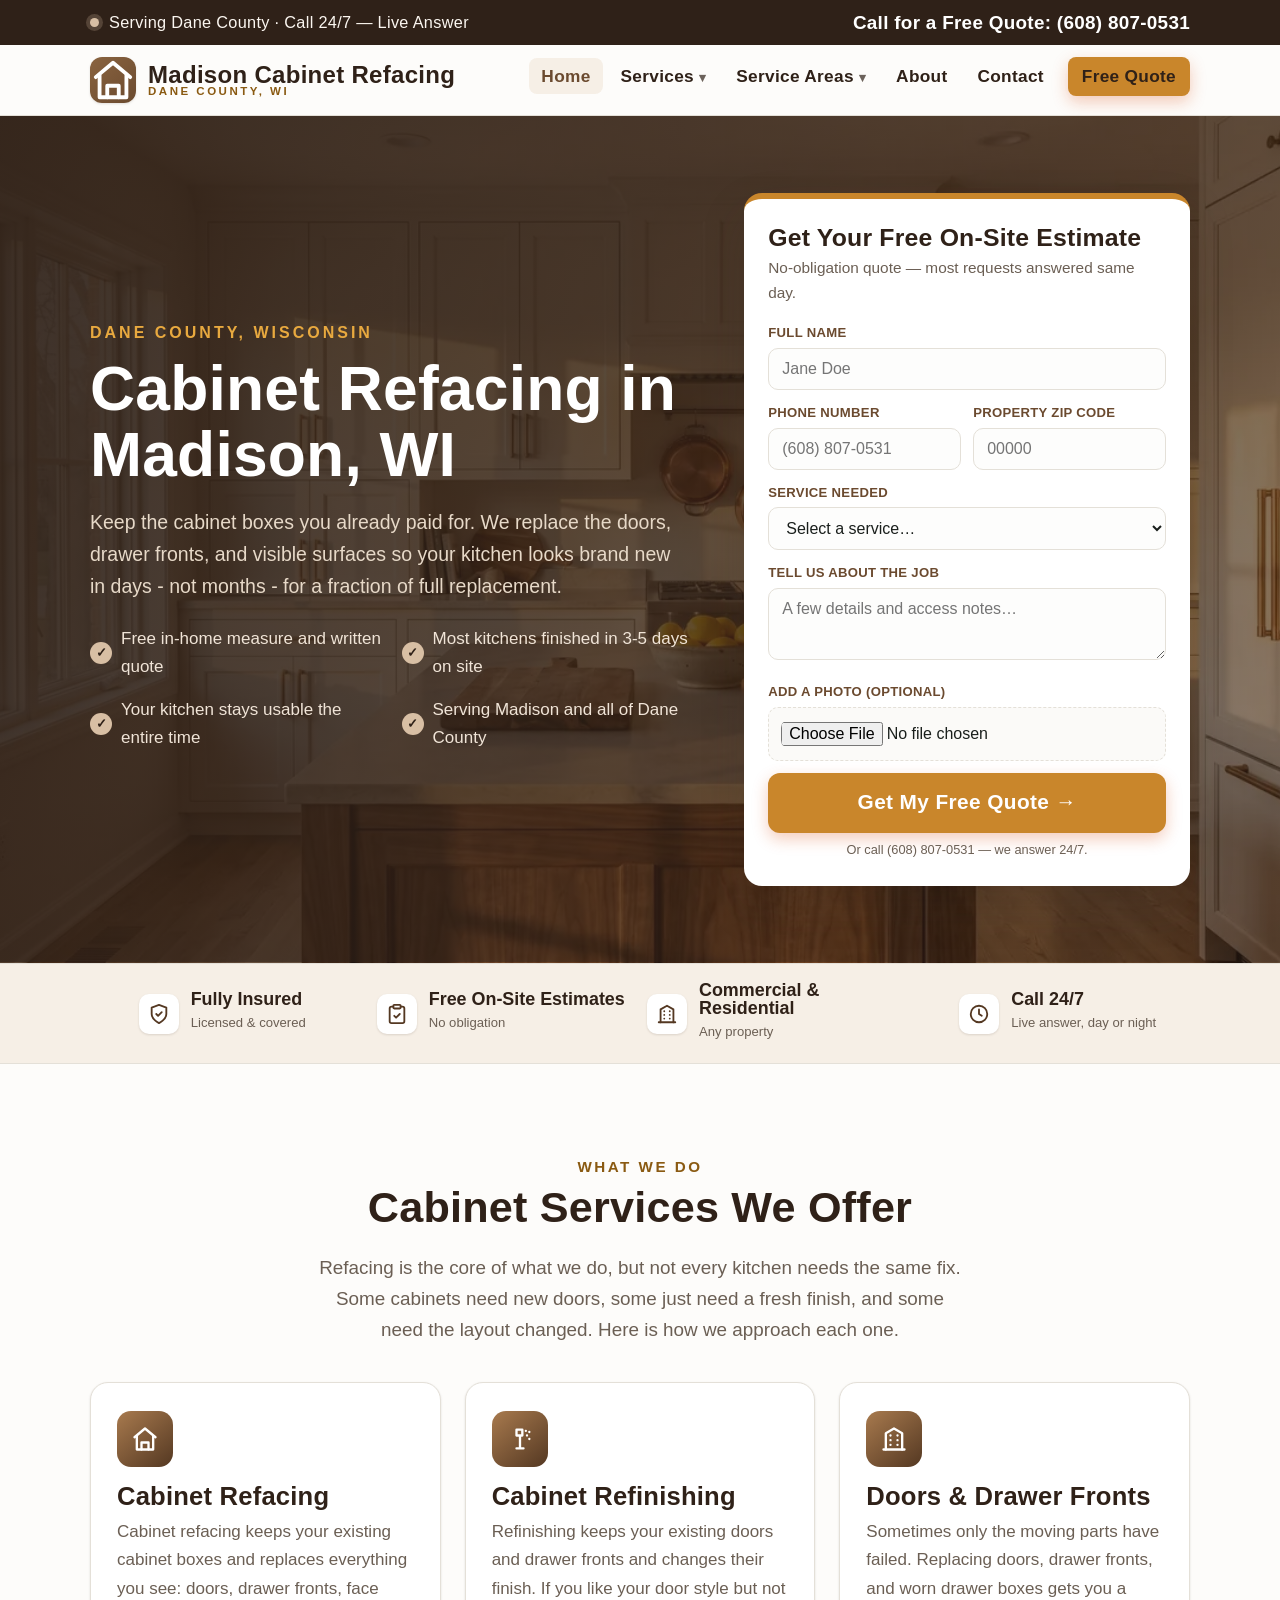
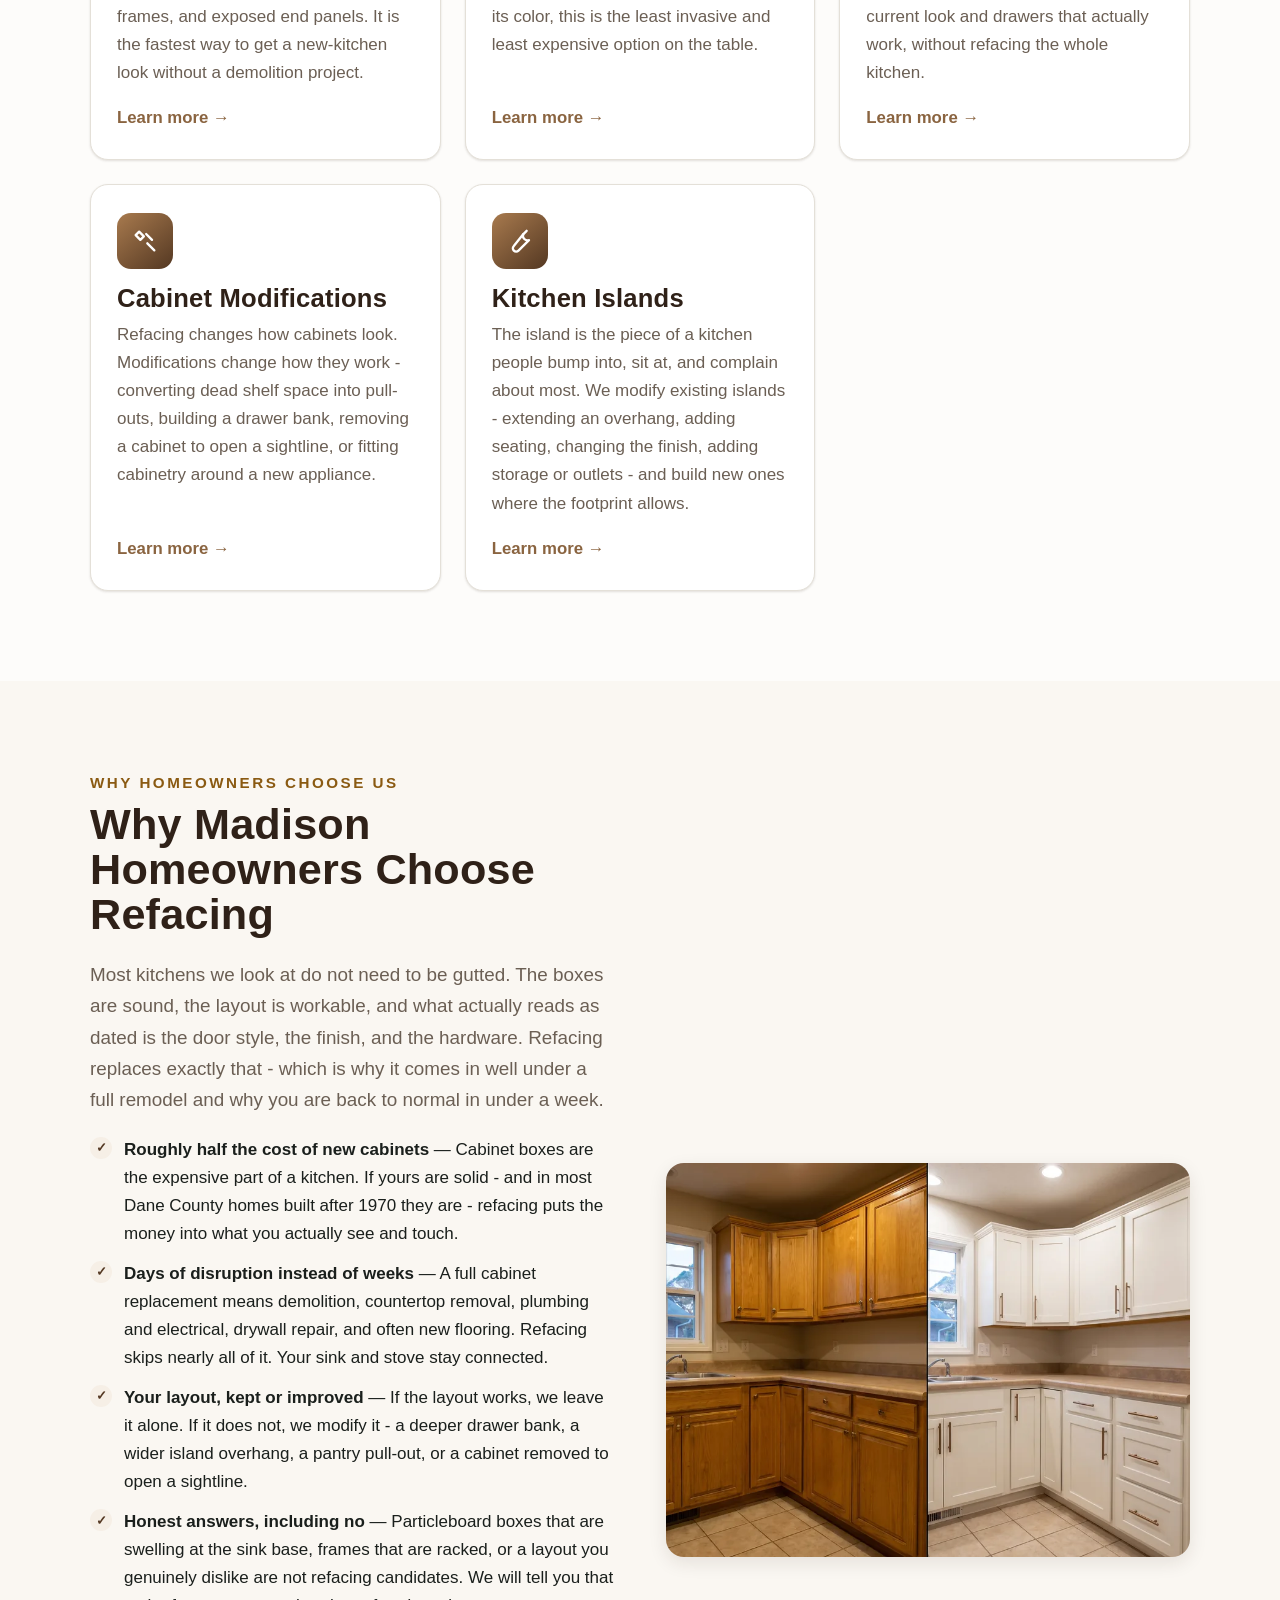
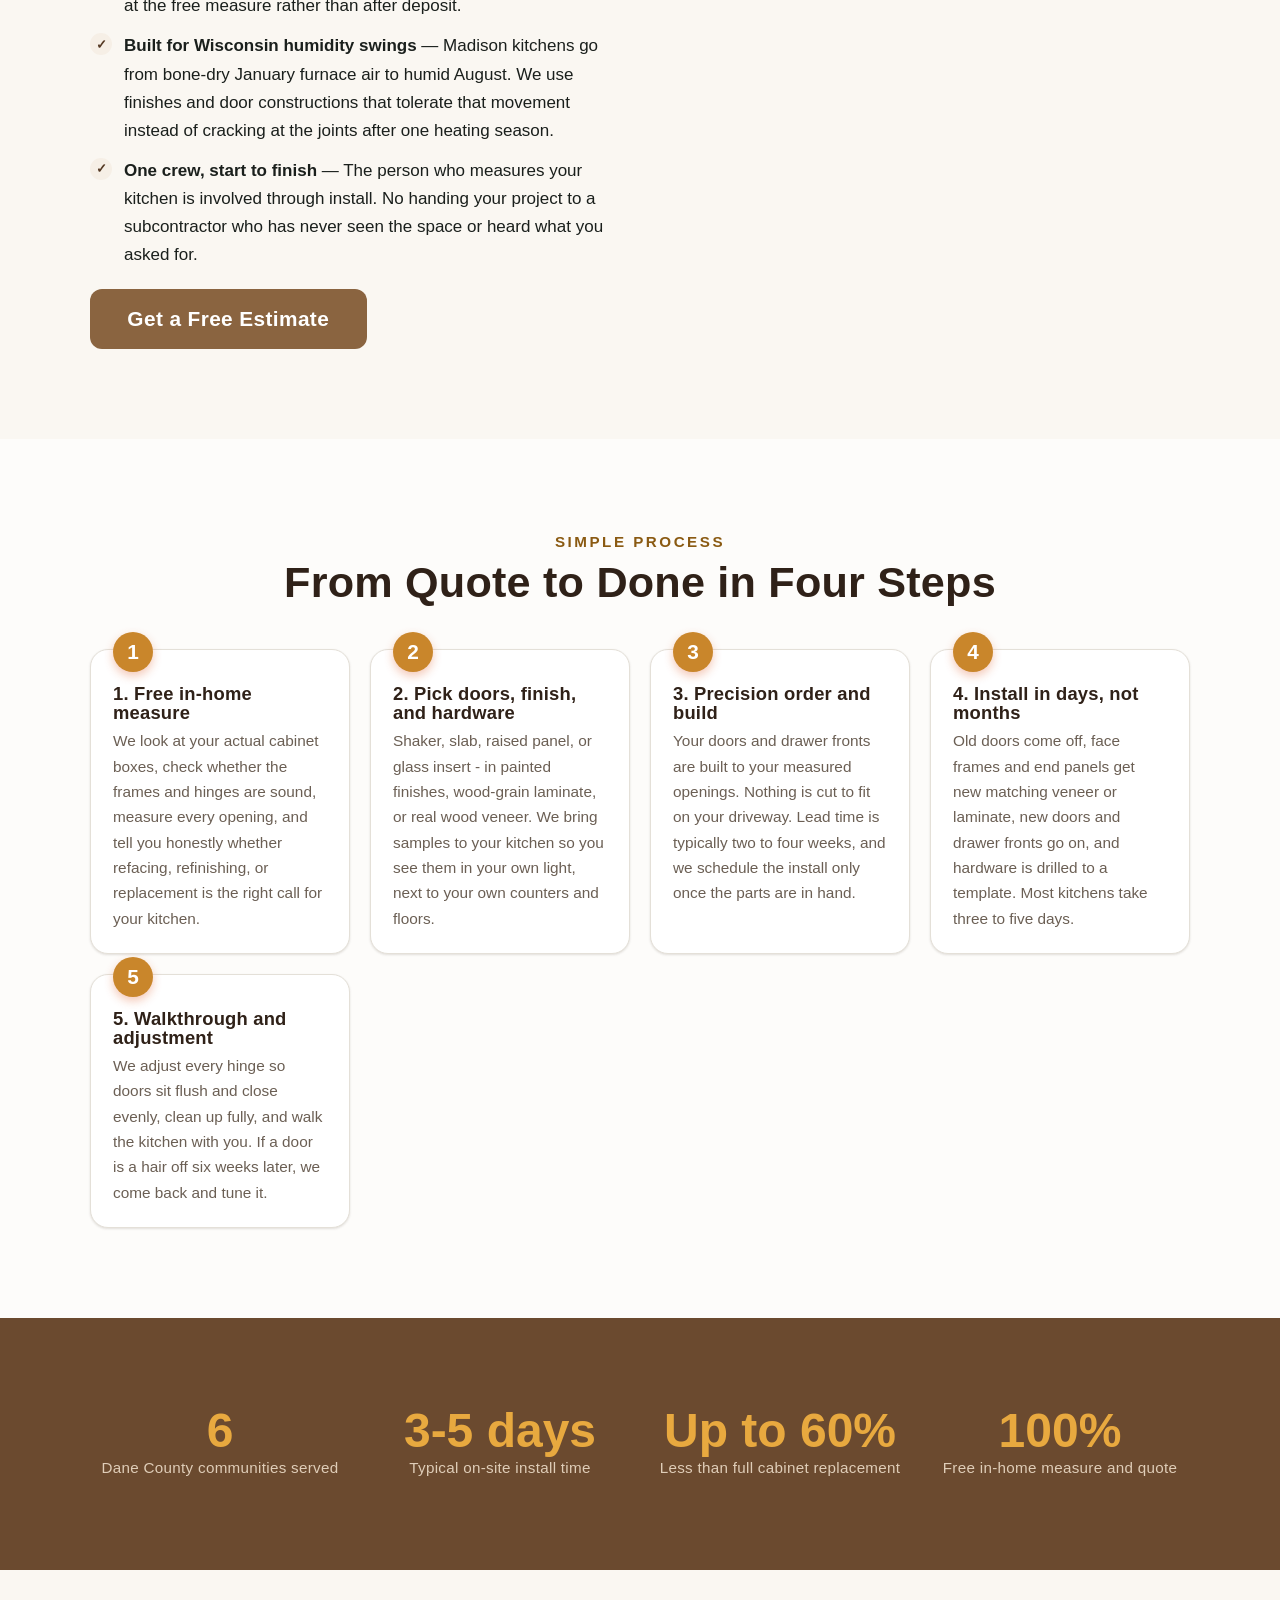
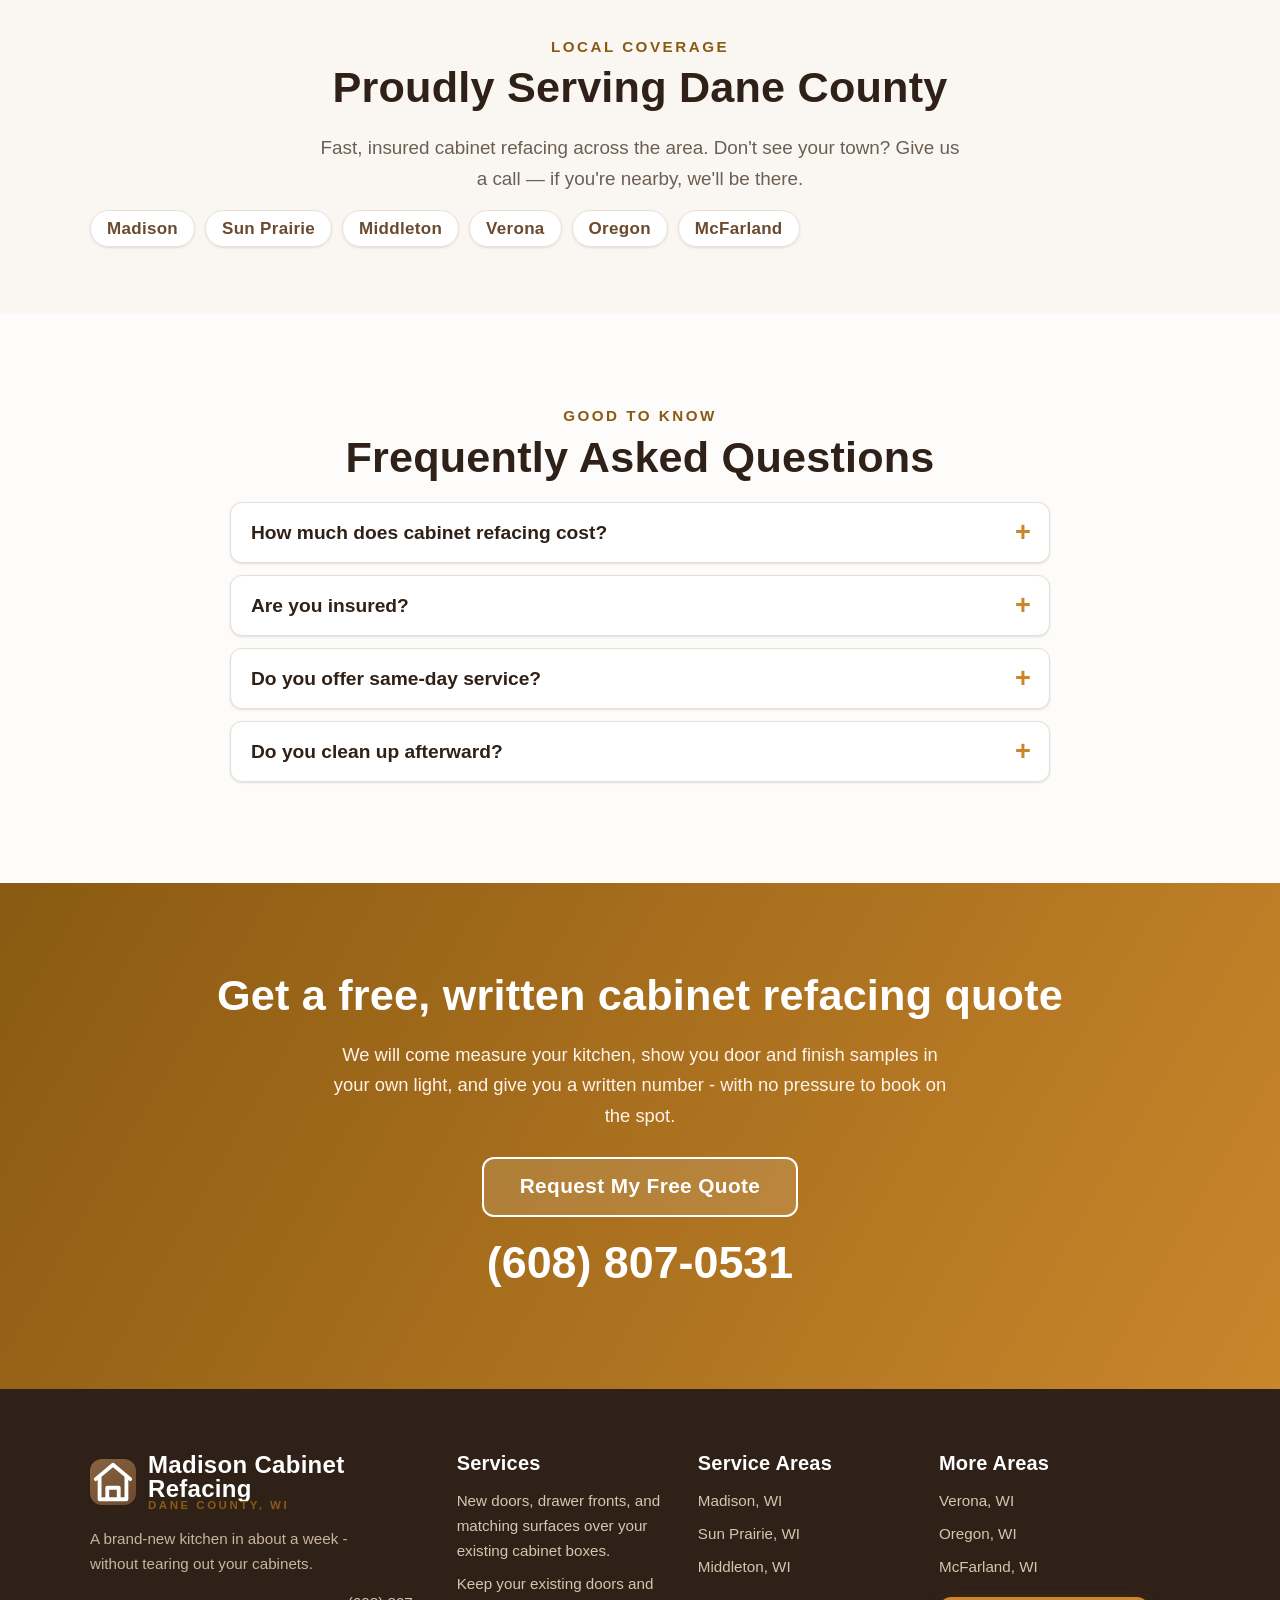
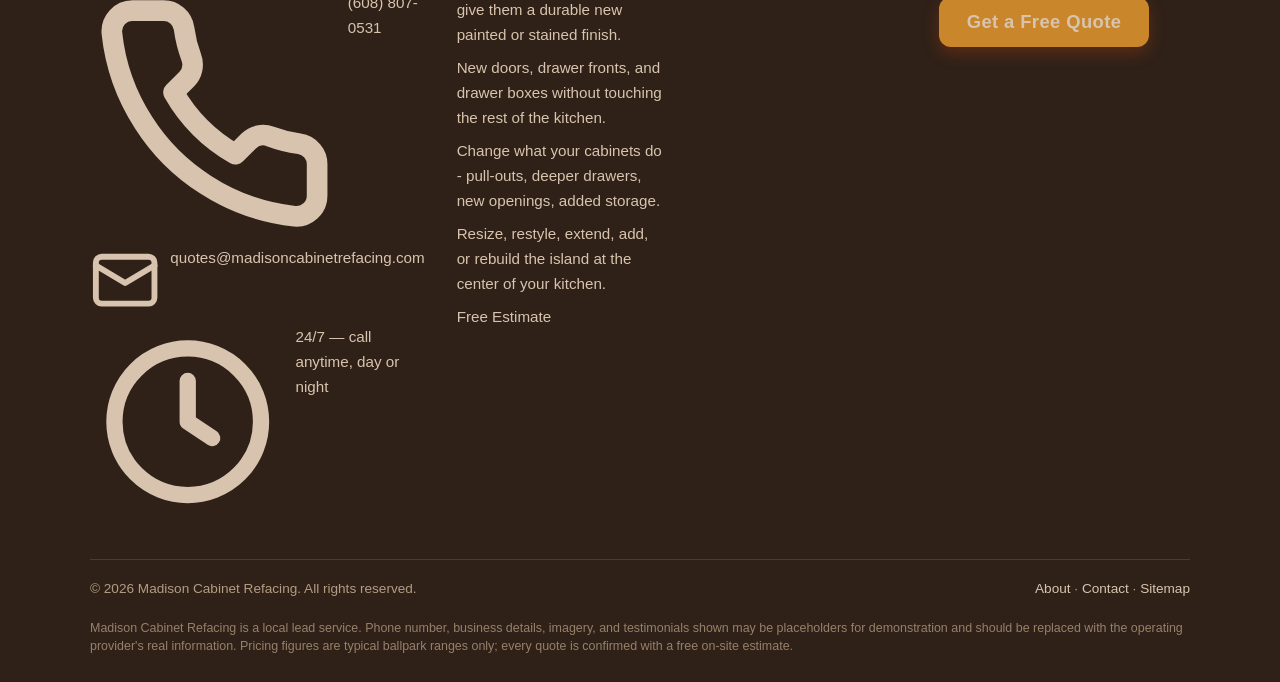
==== commit e21444f3: "Switch site phone to live Twilio 608 Madison number (+1 608-807-0531)" ====
--- a/index.html
+++ b/index.html
@@ -4,14 +4,14 @@
 <meta charset="utf-8">
 <meta name="viewport" content="width=device-width, initial-scale=1">
 <title>Cabinet Refacing Madison WI | Dane County | Free Quotes</title>
-<meta name="description" content="Fully insured cabinet refacing across Madison and Dane County, WI. Free estimates, honest pricing, and fast response. Call (414) 441-9739.">
+<meta name="description" content="Fully insured cabinet refacing across Madison and Dane County, WI. Free estimates, honest pricing, and fast response. Call (608) 807-0531.">
 <link rel="canonical" href="madisoncabinetrefacing.com/">
 <meta name="robots" content="index, follow">
 <meta name="geo.region" content="US-WI">
 <meta name="geo.placename" content="Madison, Wisconsin">
 <meta property="og:type" content="website">
 <meta property="og:title" content="Cabinet Refacing Madison WI | Dane County | Free Quotes">
-<meta property="og:description" content="Fully insured cabinet refacing across Madison and Dane County, WI. Free estimates, honest pricing, and fast response. Call (414) 441-9739.">
+<meta property="og:description" content="Fully insured cabinet refacing across Madison and Dane County, WI. Free estimates, honest pricing, and fast response. Call (608) 807-0531.">
 <meta property="og:url" content="madisoncabinetrefacing.com/">
 <meta property="og:image" content="madisoncabinetrefacing.com/og-image.jpg">
 <meta property="og:site_name" content="Madison Cabinet Refacing">
@@ -20,7 +20,7 @@
 <link rel="preload" as="image" href="/hero-cabinet-refacing-madison.webp" fetchpriority="high">
 <link rel="preconnect" href="https://fonts.googleapis.com"><link rel="preconnect" href="https://fonts.gstatic.com" crossorigin><link href="https://fonts.googleapis.com/css2?family=Fraunces:opsz,wght@9..144,500;9..144,700&family=Inter:wght@400;500;600;700&display=swap" rel="stylesheet">
 <link rel="stylesheet" href="/css/style.css">
-<script type="application/ld+json">{"@context": "https://schema.org", "@type": "LocalBusiness", "@id": "madisoncabinetrefacing.com/#business", "name": "Madison Cabinet Refacing", "image": "madisoncabinetrefacing.com/og-image.jpg", "url": "madisoncabinetrefacing.com/", "telephone": "+14144419739", "email": "quotes@madisoncabinetrefacing.com", "priceRange": "$$", "address": {"@type": "PostalAddress", "streetAddress": "Service address on file - by appointment", "addressLocality": "Madison", "addressRegion": "WI", "postalCode": "53713", "addressCountry": "US"}, "geo": {"@type": "GeoCoordinates", "latitude": 43.0731, "longitude": -89.4012}, "areaServed": [{"@type": "City", "name": "Madison, WI"}, {"@type": "City", "name": "Sun Prairie, WI"}, {"@type": "City", "name": "Middleton, WI"}, {"@type": "City", "name": "Verona, WI"}, {"@type": "City", "name": "Oregon, WI"}, {"@type": "City", "name": "McFarland, WI"}, {"@type": "AdministrativeArea", "name": "Dane County"}], "openingHoursSpecification": [{"@type": "OpeningHoursSpecification", "dayOfWeek": ["Monday", "Tuesday", "Wednesday", "Thursday", "Friday", "Saturday", "Sunday"], "opens": "00:00", "closes": "23:59"}], "makesOffer": [{"@type": "Offer", "itemOffered": {"@type": "Service", "name": "Cabinet Refacing"}}, {"@type": "Offer", "itemOffered": {"@type": "Service", "name": "Cabinet Refinishing"}}, {"@type": "Offer", "itemOffered": {"@type": "Service", "name": "Doors & Drawer Fronts"}}, {"@type": "Offer", "itemOffered": {"@type": "Service", "name": "Cabinet Modifications"}}, {"@type": "Offer", "itemOffered": {"@type": "Service", "name": "Kitchen Islands"}}]}</script>
+<script type="application/ld+json">{"@context": "https://schema.org", "@type": "LocalBusiness", "@id": "madisoncabinetrefacing.com/#business", "name": "Madison Cabinet Refacing", "image": "madisoncabinetrefacing.com/og-image.jpg", "url": "madisoncabinetrefacing.com/", "telephone": "+16088070531", "email": "quotes@madisoncabinetrefacing.com", "priceRange": "$$", "address": {"@type": "PostalAddress", "streetAddress": "Service address on file - by appointment", "addressLocality": "Madison", "addressRegion": "WI", "postalCode": "53713", "addressCountry": "US"}, "geo": {"@type": "GeoCoordinates", "latitude": 43.0731, "longitude": -89.4012}, "areaServed": [{"@type": "City", "name": "Madison, WI"}, {"@type": "City", "name": "Sun Prairie, WI"}, {"@type": "City", "name": "Middleton, WI"}, {"@type": "City", "name": "Verona, WI"}, {"@type": "City", "name": "Oregon, WI"}, {"@type": "City", "name": "McFarland, WI"}, {"@type": "AdministrativeArea", "name": "Dane County"}], "openingHoursSpecification": [{"@type": "OpeningHoursSpecification", "dayOfWeek": ["Monday", "Tuesday", "Wednesday", "Thursday", "Friday", "Saturday", "Sunday"], "opens": "00:00", "closes": "23:59"}], "makesOffer": [{"@type": "Offer", "itemOffered": {"@type": "Service", "name": "Cabinet Refacing"}}, {"@type": "Offer", "itemOffered": {"@type": "Service", "name": "Cabinet Refinishing"}}, {"@type": "Offer", "itemOffered": {"@type": "Service", "name": "Doors & Drawer Fronts"}}, {"@type": "Offer", "itemOffered": {"@type": "Service", "name": "Cabinet Modifications"}}, {"@type": "Offer", "itemOffered": {"@type": "Service", "name": "Kitchen Islands"}}]}</script>
 <script type="application/ld+json">{"@context": "https://schema.org", "@type": "WebSite", "name": "Madison Cabinet Refacing", "url": "madisoncabinetrefacing.com"}</script>
 <script type="application/ld+json">{"@context": "https://schema.org", "@type": "FAQPage", "mainEntity": [{"@type": "Question", "name": "How much does cabinet refacing cost?", "acceptedAnswer": {"@type": "Answer", "text": "Cabinet refacing is quoted per project, because the price follows door count, door style, and finish - not square footage of your kitchen. As a working range for Dane County: most refacing projects run about $150 to $400 per linear foot of cabinetry, which puts a typical 25-to-30-linear-foot Madison kitchen somewhere between $5,500 and $12,000. Painted shaker doors and wood-grain laminate surfaces sit at the lower end; real-wood veneer, glass inserts, and specialty finishes sit at the upper end. Refinishing your existing doors instead of replacing them generally runs $2,500 to $6,000. Small projects such as a bathroom vanity or a single wall of cabinets start around $2,500. Every one of those numbers is an estimate to help you budget - we do not quote a kitchen we have not measured, and the written quote we hand you after the in-home measure is the number we stand behind."}}, {"@type": "Question", "name": "Are you insured?", "acceptedAnswer": {"@type": "Answer", "text": "Yes, we're fully insured for cabinet refacing and related work, so your property is protected on every job."}}, {"@type": "Question", "name": "Do you offer same-day service?", "acceptedAnswer": {"@type": "Answer", "text": "We offer same-day estimates across most of our area and same-day work when the schedule allows — especially for emergencies."}}, {"@type": "Question", "name": "Do you clean up afterward?", "acceptedAnswer": {"@type": "Answer", "text": "Always. We leave the site clean and level, and haul away debris on request."}}]}</script>
 </head>
@@ -29,7 +29,7 @@
   <div class="callbar__msg"><span class="dot" aria-hidden="true"></span>
     <span class="callbar__msg-text">Serving Dane County &middot; Call 24/7 &mdash; Live Answer</span>
     <span class="callbar__msg-text-short">Call 24/7 &mdash; Live Answer</span></div>
-  <a class="callbar__phone" href="tel:+14144419739"><svg viewBox="0 0 24 24" fill="none" stroke="currentColor" stroke-width="2" stroke-linecap="round" stroke-linejoin="round"><path d="M22 16.92v3a2 2 0 0 1-2.18 2 19.79 19.79 0 0 1-8.63-3.07 19.5 19.5 0 0 1-6-6 19.79 19.79 0 0 1-3.07-8.67A2 2 0 0 1 4.11 2h3a2 2 0 0 1 2 1.72c.13.96.36 1.9.7 2.81a2 2 0 0 1-.45 2.11L8.09 9.91a16 16 0 0 0 6 6l1.27-1.27a2 2 0 0 1 2.11-.45c.9.34 1.85.57 2.81.7A2 2 0 0 1 22 16.92z"/></svg> Call for a Free Quote: (414) 441-9739</a>
+  <a class="callbar__phone" href="tel:+16088070531"><svg viewBox="0 0 24 24" fill="none" stroke="currentColor" stroke-width="2" stroke-linecap="round" stroke-linejoin="round"><path d="M22 16.92v3a2 2 0 0 1-2.18 2 19.79 19.79 0 0 1-8.63-3.07 19.5 19.5 0 0 1-6-6 19.79 19.79 0 0 1-3.07-8.67A2 2 0 0 1 4.11 2h3a2 2 0 0 1 2 1.72c.13.96.36 1.9.7 2.81a2 2 0 0 1-.45 2.11L8.09 9.91a16 16 0 0 0 6 6l1.27-1.27a2 2 0 0 1 2.11-.45c.9.34 1.85.57 2.81.7A2 2 0 0 1 22 16.92z"/></svg> Call for a Free Quote: (608) 807-0531</a>
 </div></div>
 <header class="site-header"><nav class="nav" aria-label="Primary">
   <a class="brand" href="/" aria-label="Madison Cabinet Refacing home">
@@ -55,7 +55,7 @@
     <span class="form-error">Please enter your name.</span></div>
   <div class="field--row">
     <div class="field"><label for="lead-home-phone">Phone Number</label>
-      <input id="lead-home-phone" name="phone" type="tel" inputmode="tel" autocomplete="tel" placeholder="(414) 441-9739" required>
+      <input id="lead-home-phone" name="phone" type="tel" inputmode="tel" autocomplete="tel" placeholder="(608) 807-0531" required>
       <span class="form-error">Enter a valid phone number.</span></div>
     <div class="field"><label for="lead-home-zip">Property Zip Code</label>
       <input id="lead-home-zip" name="zip" type="text" inputmode="numeric" pattern="[0-9]{5}" maxlength="5" placeholder="00000" required>
@@ -69,7 +69,7 @@
     <div class="field-file"><input id="lead-home-photo" name="photo" type="file" accept="image/*"></div></div>
   <input type="hidden" name="source_page" value="">
   <button class="btn btn--primary btn--block btn--lg" type="submit">Get My Free Quote →</button>
-  <p class="form-note">Or call (414) 441-9739 — we answer 24/7.</p>
+  <p class="form-note">Or call (608) 807-0531 — we answer 24/7.</p>
   <div class="form-success" role="status">✅ Thanks! Your request is in. We'll call you shortly to confirm your free on-site estimate.</div>
 </form></div>
 </div></section><section class="trustbar" aria-label="Why homeowners trust us"><div class="trustbar__grid"><div class="badge"><span class="badge__ico"><svg viewBox="0 0 24 24" fill="none" stroke="currentColor" stroke-width="2" stroke-linecap="round" stroke-linejoin="round"><path d="M12 22s8-4 8-10V5l-8-3-8 3v7c0 6 8 10 8 10z"/><path d="m9 12 2 2 4-4"/></svg></span><span class="badge__txt"><strong>Fully Insured</strong><span>Licensed &amp; covered</span></span></div><div class="badge"><span class="badge__ico"><svg viewBox="0 0 24 24" fill="none" stroke="currentColor" stroke-width="2" stroke-linecap="round" stroke-linejoin="round"><rect x="8" y="2" width="8" height="4" rx="1"/><path d="M16 4h2a2 2 0 0 1 2 2v14a2 2 0 0 1-2 2H6a2 2 0 0 1-2-2V6a2 2 0 0 1 2-2h2"/><path d="m9 14 2 2 4-4"/></svg></span><span class="badge__txt"><strong>Free On-Site Estimates</strong><span>No obligation</span></span></div><div class="badge"><span class="badge__ico"><svg viewBox="0 0 24 24" fill="none" stroke="currentColor" stroke-width="2" stroke-linecap="round" stroke-linejoin="round"><path d="M3 21h18"/><path d="M5 21V7l7-4 7 4v14"/><path d="M9 9h.01M9 13h.01M9 17h.01M15 9h.01M15 13h.01M15 17h.01"/></svg></span><span class="badge__txt"><strong>Commercial &amp; Residential</strong><span>Any property</span></span></div><div class="badge"><span class="badge__ico"><svg viewBox="0 0 24 24" fill="none" stroke="currentColor" stroke-width="2" stroke-linecap="round" stroke-linejoin="round"><circle cx="12" cy="12" r="9"/><path d="M12 7v5l3 2"/></svg></span><span class="badge__txt"><strong>Call 24/7</strong><span>Live answer, day or night</span></span></div></div></section><section class="section"><div class="container"><div class="center"><p class="eyebrow">What We Do</p><h2>Cabinet Services We Offer</h2><p class="lead">Refacing is the core of what we do, but not every kitchen needs the same fix. Some cabinets need new doors, some just need a fresh finish, and some need the layout changed. Here is how we approach each one.</p></div><div class="grid grid--3" style="margin-top:36px"><div class="card"><span class="card__ico"><svg viewBox="0 0 24 24" fill="none" stroke="currentColor" stroke-width="2" stroke-linecap="round" stroke-linejoin="round"><path d="M3 10.5 12 3l9 7.5"/><path d="M5 9.5V21h14V9.5"/><path d="M9 21v-6h6v6"/></svg></span><h3>Cabinet Refacing</h3><p>Cabinet refacing keeps your existing cabinet boxes and replaces everything you see: doors, drawer fronts, face frames, and exposed end panels. It is the fastest way to get a new-kitchen look without a demolition project.</p><a class="card__link" href="/cabinet-refacing/">Learn more</a></div><div class="card"><span class="card__ico"><svg viewBox="0 0 24 24" fill="none" stroke="currentColor" stroke-width="2" stroke-linecap="round" stroke-linejoin="round"><path d="M9 4h5v5H9zM12 9v11M9 20h6M17 5h.01M20 6h.01M18 9h.01M20 12h.01"/></svg></span><h3>Cabinet Refinishing</h3><p>Refinishing keeps your existing doors and drawer fronts and changes their finish. If you like your door style but not its color, this is the least invasive and least expensive option on the table.</p><a class="card__link" href="/cabinet-refinishing/">Learn more</a></div><div class="card"><span class="card__ico"><svg viewBox="0 0 24 24" fill="none" stroke="currentColor" stroke-width="2" stroke-linecap="round" stroke-linejoin="round"><path d="M3 21h18"/><path d="M5 21V7l7-4 7 4v14"/><path d="M9 9h.01M9 13h.01M9 17h.01M15 9h.01M15 13h.01M15 17h.01"/></svg></span><h3>Doors & Drawer Fronts</h3><p>Sometimes only the moving parts have failed. Replacing doors, drawer fronts, and worn drawer boxes gets you a current look and drawers that actually work, without refacing the whole kitchen.</p><a class="card__link" href="/cabinet-door-and-drawer-replacement/">Learn more</a></div><div class="card"><span class="card__ico"><svg viewBox="0 0 24 24" fill="none" stroke="currentColor" stroke-width="2" stroke-linecap="round" stroke-linejoin="round"><path d="M4 7l3-3 4 4-3 3zM14 14l6 6M13 6l5 5"/></svg></span><h3>Cabinet Modifications</h3><p>Refacing changes how cabinets look. Modifications change how they work - converting dead shelf space into pull-outs, building a drawer bank, removing a cabinet to open a sightline, or fitting cabinetry around a new appliance.</p><a class="card__link" href="/cabinet-modifications/">Learn more</a></div><div class="card"><span class="card__ico"><svg viewBox="0 0 24 24" fill="none" stroke="currentColor" stroke-width="2" stroke-linecap="round" stroke-linejoin="round"><path d="M14.7 6.3a4 4 0 0 0 5 5l-9 9a2.8 2.8 0 0 1-4-4z"/><path d="m14.7 6.3 3-3"/></svg></span><h3>Kitchen Islands</h3><p>The island is the piece of a kitchen people bump into, sit at, and complain about most. We modify existing islands - extending an overhang, adding seating, changing the finish, adding storage or outlets - and build new ones where the footprint allows.</p><a class="card__link" href="/kitchen-island-modifications/">Learn more</a></div></div></div></section><section class="section section--sand"><div class="container split"><div><p class="eyebrow">Why Homeowners Choose Us</p><h2>Why Madison Homeowners Choose Refacing</h2><p class="lead">Most kitchens we look at do not need to be gutted. The boxes are sound, the layout is workable, and what actually reads as dated is the door style, the finish, and the hardware. Refacing replaces exactly that - which is why it comes in well under a full remodel and why you are back to normal in under a week.</p><ul class="ticklist"><li><strong>Roughly half the cost of new cabinets</strong> &mdash; Cabinet boxes are the expensive part of a kitchen. If yours are solid - and in most Dane County homes built after 1970 they are - refacing puts the money into what you actually see and touch.</li><li><strong>Days of disruption instead of weeks</strong> &mdash; A full cabinet replacement means demolition, countertop removal, plumbing and electrical, drywall repair, and often new flooring. Refacing skips nearly all of it. Your sink and stove stay connected.</li><li><strong>Your layout, kept or improved</strong> &mdash; If the layout works, we leave it alone. If it does not, we modify it - a deeper drawer bank, a wider island overhang, a pantry pull-out, or a cabinet removed to open a sightline.</li><li><strong>Honest answers, including no</strong> &mdash; Particleboard boxes that are swelling at the sink base, frames that are racked, or a layout you genuinely dislike are not refacing candidates. We will tell you that at the free measure rather than after deposit.</li><li><strong>Built for Wisconsin humidity swings</strong> &mdash; Madison kitchens go from bone-dry January furnace air to humid August. We use finishes and door constructions that tolerate that movement instead of cracking at the joints after one heating season.</li><li><strong>One crew, start to finish</strong> &mdash; The person who measures your kitchen is involved through install. No handing your project to a subcontractor who has never seen the space or heard what you asked for.</li></ul><a class="btn btn--green btn--lg" href="/contact/">Get a Free Estimate</a></div><div><img src="/home-feature-reface-before-after.webp" alt="Cabinet Refacing in Dane County" loading="lazy"></div></div></section><section class="section"><div class="container"><div class="center"><p class="eyebrow">Simple Process</p><h2>From Quote to Done in Four Steps</h2></div><div class="steps" style="margin-top:44px"><div class="step"><h4>1. Free in-home measure</h4><p>We look at your actual cabinet boxes, check whether the frames and hinges are sound, measure every opening, and tell you honestly whether refacing, refinishing, or replacement is the right call for your kitchen.</p></div><div class="step"><h4>2. Pick doors, finish, and hardware</h4><p>Shaker, slab, raised panel, or glass insert - in painted finishes, wood-grain laminate, or real wood veneer. We bring samples to your kitchen so you see them in your own light, next to your own counters and floors.</p></div><div class="step"><h4>3. Precision order and build</h4><p>Your doors and drawer fronts are built to your measured openings. Nothing is cut to fit on your driveway. Lead time is typically two to four weeks, and we schedule the install only once the parts are in hand.</p></div><div class="step"><h4>4. Install in days, not months</h4><p>Old doors come off, face frames and end panels get new matching veneer or laminate, new doors and drawer fronts go on, and hardware is drilled to a template. Most kitchens take three to five days.</p></div><div class="step"><h4>5. Walkthrough and adjustment</h4><p>We adjust every hinge so doors sit flush and close evenly, clean up fully, and walk the kitchen with you. If a door is a hair off six weeks later, we come back and tune it.</p></div></div></div></section><section class="section section--green"><div class="container"><div class="stats"><div><div class="stat__num">6</div><div class="stat__lbl">Dane County communities served</div></div><div><div class="stat__num">3-5 days</div><div class="stat__lbl">Typical on-site install time</div></div><div><div class="stat__num">Up to 60%</div><div class="stat__lbl">Less than full cabinet replacement</div></div><div><div class="stat__num">100%</div><div class="stat__lbl">Free in-home measure and quote</div></div></div></div></section>
@@ -79,13 +79,13 @@
   <ul class="chips"><li><a href="/cabinet-refacing-madison-wi/">Madison</a></li><li><a href="/cabinet-refacing-sun-prairie-wi/">Sun Prairie</a></li><li><a href="/cabinet-refacing-middleton-wi/">Middleton</a></li><li><a href="/cabinet-refacing-verona-wi/">Verona</a></li><li><a href="/cabinet-refacing-oregon-wi/">Oregon</a></li><li><a href="/cabinet-refacing-mcfarland-wi/">McFarland</a></li></ul></div></section><section class="section"><div class="container"><div class="center"><p class="eyebrow">Good to Know</p><h2>Frequently Asked Questions</h2></div><div class="faq"><div class="faq__item"><button class="faq__q" type="button">How much does cabinet refacing cost?</button><div class="faq__a"><div class="faq__a-inner">Cabinet refacing is quoted per project, because the price follows door count, door style, and finish - not square footage of your kitchen. As a working range for Dane County: most refacing projects run about $150 to $400 per linear foot of cabinetry, which puts a typical 25-to-30-linear-foot Madison kitchen somewhere between $5,500 and $12,000. Painted shaker doors and wood-grain laminate surfaces sit at the lower end; real-wood veneer, glass inserts, and specialty finishes sit at the upper end. Refinishing your existing doors instead of replacing them generally runs $2,500 to $6,000. Small projects such as a bathroom vanity or a single wall of cabinets start around $2,500. Every one of those numbers is an estimate to help you budget - we do not quote a kitchen we have not measured, and the written quote we hand you after the in-home measure is the number we stand behind.</div></div></div><div class="faq__item"><button class="faq__q" type="button">Are you insured?</button><div class="faq__a"><div class="faq__a-inner">Yes, we're fully insured for cabinet refacing and related work, so your property is protected on every job.</div></div></div><div class="faq__item"><button class="faq__q" type="button">Do you offer same-day service?</button><div class="faq__a"><div class="faq__a-inner">We offer same-day estimates across most of our area and same-day work when the schedule allows — especially for emergencies.</div></div></div><div class="faq__item"><button class="faq__q" type="button">Do you clean up afterward?</button><div class="faq__a"><div class="faq__a-inner">Always. We leave the site clean and level, and haul away debris on request.</div></div></div></div></div></section>
 <section class="section ctaband"><div class="container"><h2>Get a free, written cabinet refacing quote</h2><p>We will come measure your kitchen, show you door and finish samples in your own light, and give you a written number - with no pressure to book on the spot.</p>
   <a class="btn btn--ghost-light btn--lg" href="/contact/">Request My Free Quote</a>
-  <div><a class="ctaband__phone" href="tel:+14144419739">(414) 441-9739</a></div></div></section>
+  <div><a class="ctaband__phone" href="tel:+16088070531">(608) 807-0531</a></div></div></section>
 <footer class="footer"><div class="container"><div class="footer__grid">
   <div><div class="brand"><span class="brand__mark" aria-hidden="true"><svg viewBox="0 0 24 24" fill="none" stroke="currentColor" stroke-width="2" stroke-linecap="round" stroke-linejoin="round"><path d="M3 10.5 12 3l9 7.5"/><path d="M5 9.5V21h14V9.5"/><path d="M9 21v-6h6v6"/></svg></span>
       <span class="brand__name" style="color:#fff">Madison Cabinet Refacing<span>Dane County, WI</span></span></div>
     <p class="footer__brandtext">A brand-new kitchen in about a week - without tearing out your cabinets.</p>
     <ul class="footer__contact" style="list-style:none;padding:0;margin:14px 0 0">
-      <li><svg viewBox="0 0 24 24" fill="none" stroke="currentColor" stroke-width="2" stroke-linecap="round" stroke-linejoin="round"><path d="M22 16.92v3a2 2 0 0 1-2.18 2 19.79 19.79 0 0 1-8.63-3.07 19.5 19.5 0 0 1-6-6 19.79 19.79 0 0 1-3.07-8.67A2 2 0 0 1 4.11 2h3a2 2 0 0 1 2 1.72c.13.96.36 1.9.7 2.81a2 2 0 0 1-.45 2.11L8.09 9.91a16 16 0 0 0 6 6l1.27-1.27a2 2 0 0 1 2.11-.45c.9.34 1.85.57 2.81.7A2 2 0 0 1 22 16.92z"/></svg> <a href="tel:+14144419739">(414) 441-9739</a></li>
+      <li><svg viewBox="0 0 24 24" fill="none" stroke="currentColor" stroke-width="2" stroke-linecap="round" stroke-linejoin="round"><path d="M22 16.92v3a2 2 0 0 1-2.18 2 19.79 19.79 0 0 1-8.63-3.07 19.5 19.5 0 0 1-6-6 19.79 19.79 0 0 1-3.07-8.67A2 2 0 0 1 4.11 2h3a2 2 0 0 1 2 1.72c.13.96.36 1.9.7 2.81a2 2 0 0 1-.45 2.11L8.09 9.91a16 16 0 0 0 6 6l1.27-1.27a2 2 0 0 1 2.11-.45c.9.34 1.85.57 2.81.7A2 2 0 0 1 22 16.92z"/></svg> <a href="tel:+16088070531">(608) 807-0531</a></li>
       <li><svg viewBox="0 0 24 24" fill="none" stroke="currentColor" stroke-width="2" stroke-linecap="round" stroke-linejoin="round"><rect x="2" y="4" width="20" height="16" rx="2"/><path d="m22 7-10 6L2 7"/></svg> <a href="mailto:quotes@madisoncabinetrefacing.com">quotes@madisoncabinetrefacing.com</a></li>
       <li><svg viewBox="0 0 24 24" fill="none" stroke="currentColor" stroke-width="2" stroke-linecap="round" stroke-linejoin="round"><circle cx="12" cy="12" r="9"/><path d="M12 7v5l3 2"/></svg> <span>24/7 — call anytime, day or night</span></li></ul></div>
   <div><h4>Services</h4><ul><li><a href="/cabinet-refacing/">New doors, drawer fronts, and matching surfaces over your existing cabinet boxes.</a></li><li><a href="/cabinet-refinishing/">Keep your existing doors and give them a durable new painted or stained finish.</a></li><li><a href="/cabinet-door-and-drawer-replacement/">New doors, drawer fronts, and drawer boxes without touching the rest of the kitchen.</a></li><li><a href="/cabinet-modifications/">Change what your cabinets do - pull-outs, deeper drawers, new openings, added storage.</a></li><li><a href="/kitchen-island-modifications/">Resize, restyle, extend, add, or rebuild the island at the center of your kitchen.</a></li><li><a href="/contact/">Free Estimate</a></li></ul></div>
@@ -96,7 +96,7 @@
   <span><a href="/about/">About</a> &middot; <a href="/contact/">Contact</a> &middot; <a href="/sitemap.xml">Sitemap</a></span>
 </div></div>
 <p class="footer__disclaimer">Madison Cabinet Refacing is a local lead service. Phone number, business details, imagery, and testimonials shown may be placeholders for demonstration and should be replaced with the operating provider's real information. Pricing figures are typical ballpark ranges only; every quote is confirmed with a free on-site estimate.</p>
-</footer><a class="floatcall" href="tel:+14144419739"><svg viewBox="0 0 24 24" fill="none" stroke="currentColor" stroke-width="2" stroke-linecap="round" stroke-linejoin="round"><path d="M22 16.92v3a2 2 0 0 1-2.18 2 19.79 19.79 0 0 1-8.63-3.07 19.5 19.5 0 0 1-6-6 19.79 19.79 0 0 1-3.07-8.67A2 2 0 0 1 4.11 2h3a2 2 0 0 1 2 1.72c.13.96.36 1.9.7 2.81a2 2 0 0 1-.45 2.11L8.09 9.91a16 16 0 0 0 6 6l1.27-1.27a2 2 0 0 1 2.11-.45c.9.34 1.85.57 2.81.7A2 2 0 0 1 22 16.92z"/></svg> Call Now</a>
+</footer><a class="floatcall" href="tel:+16088070531"><svg viewBox="0 0 24 24" fill="none" stroke="currentColor" stroke-width="2" stroke-linecap="round" stroke-linejoin="round"><path d="M22 16.92v3a2 2 0 0 1-2.18 2 19.79 19.79 0 0 1-8.63-3.07 19.5 19.5 0 0 1-6-6 19.79 19.79 0 0 1-3.07-8.67A2 2 0 0 1 4.11 2h3a2 2 0 0 1 2 1.72c.13.96.36 1.9.7 2.81a2 2 0 0 1-.45 2.11L8.09 9.91a16 16 0 0 0 6 6l1.27-1.27a2 2 0 0 1 2.11-.45c.9.34 1.85.57 2.81.7A2 2 0 0 1 22 16.92z"/></svg> Call Now</a>
 <script src="/js/main.js"></script>
 </body>
 </html>
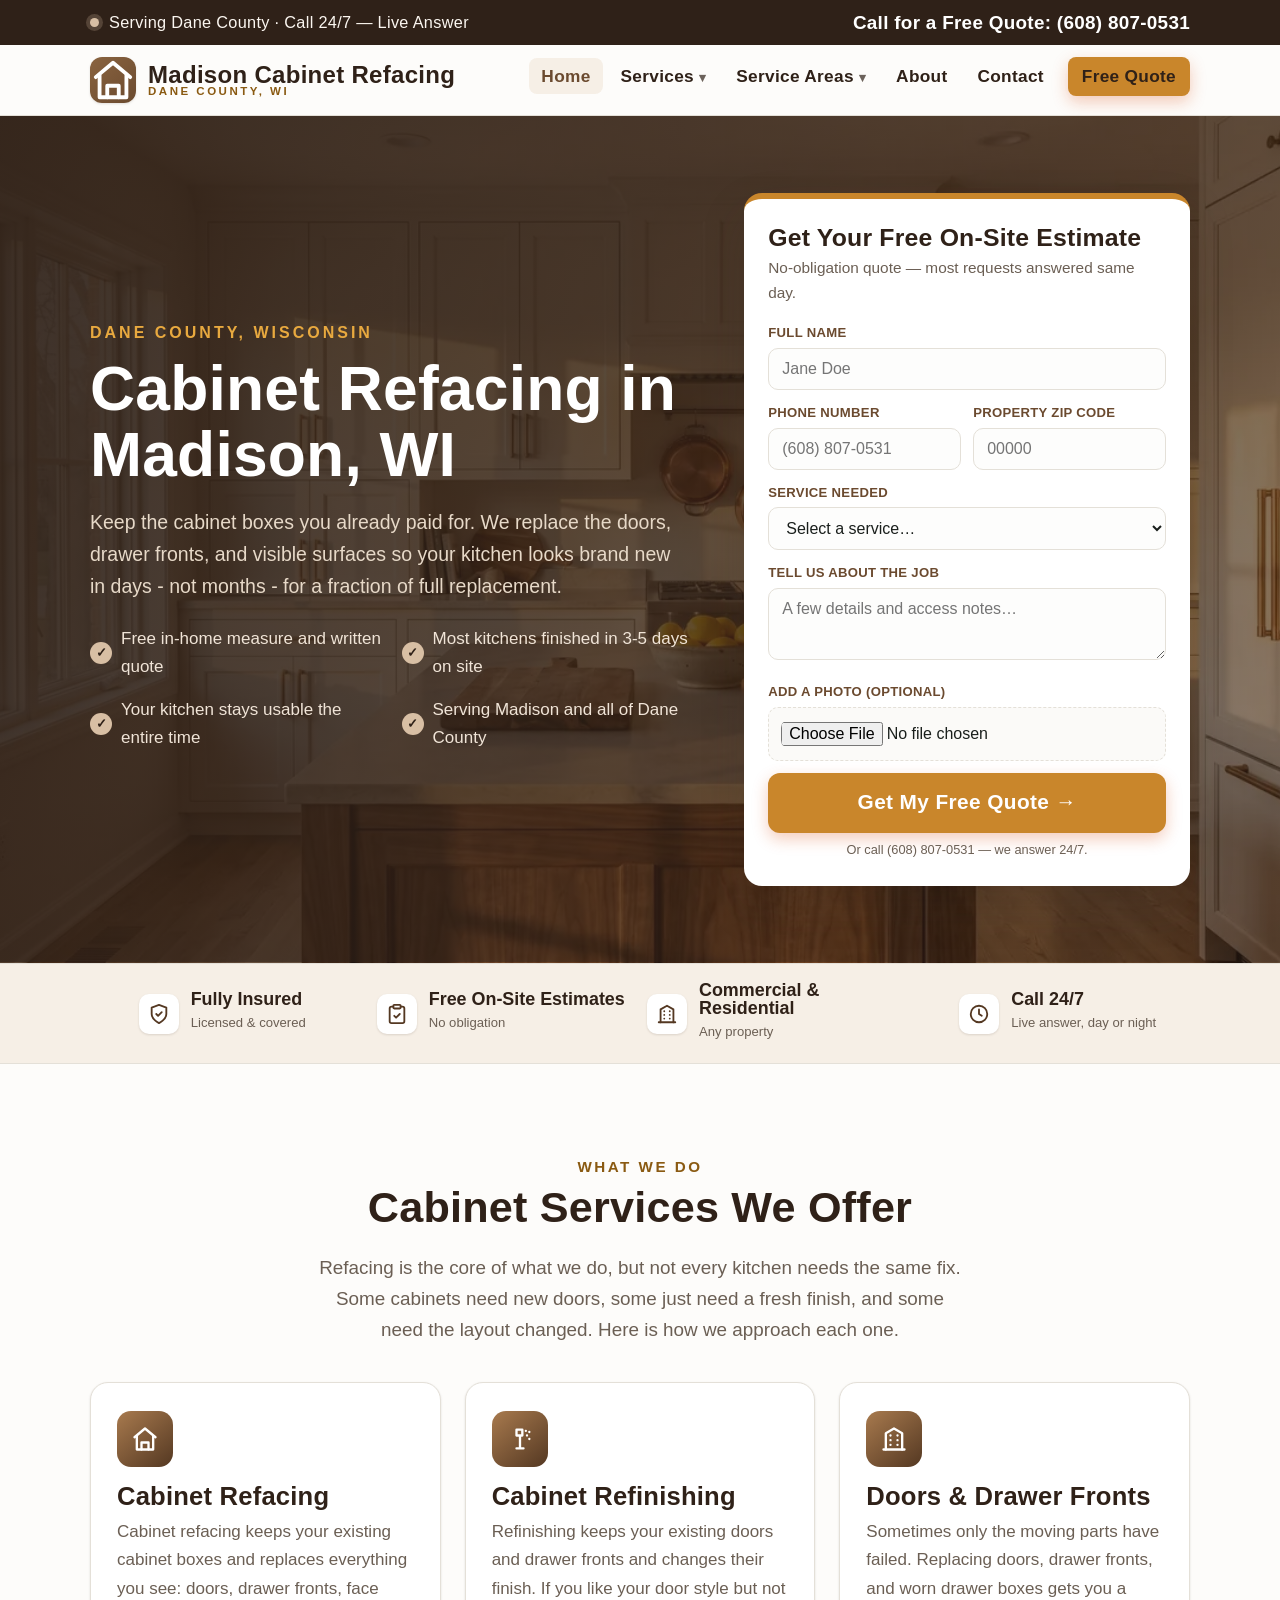
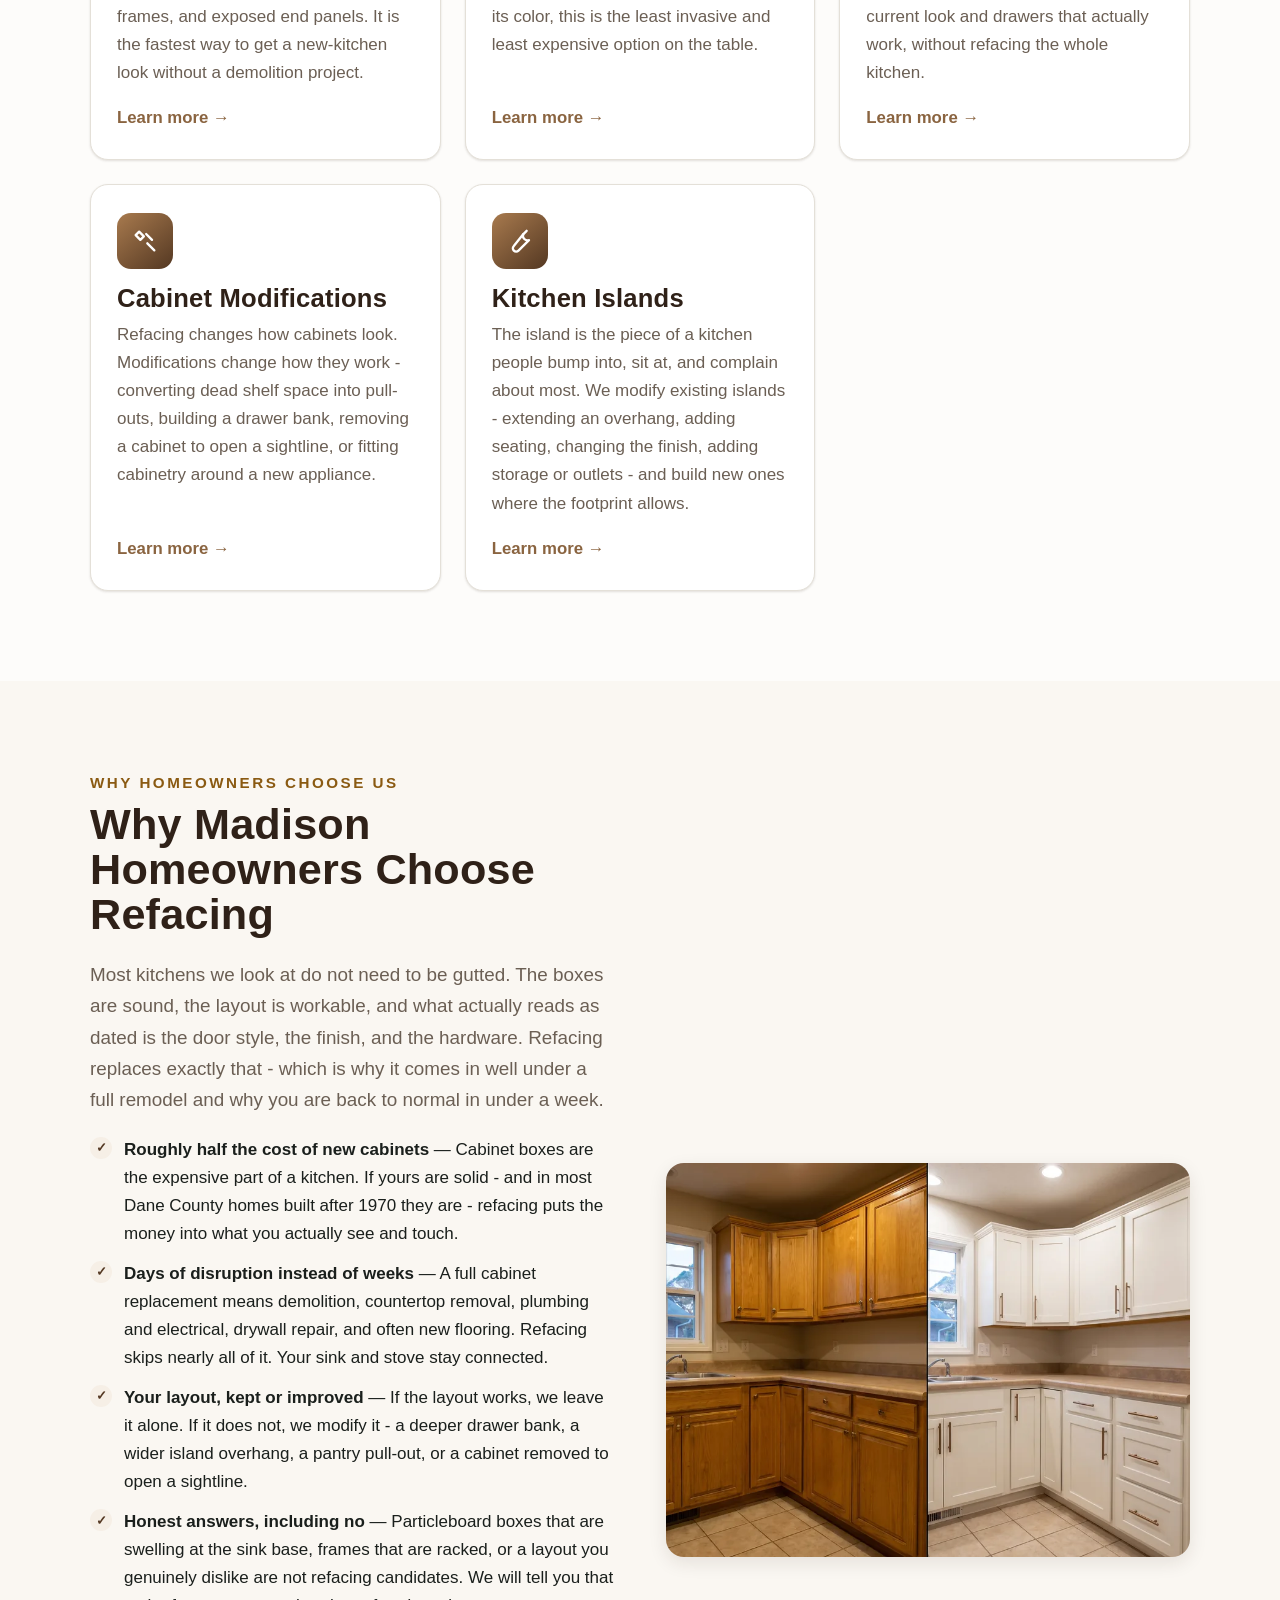
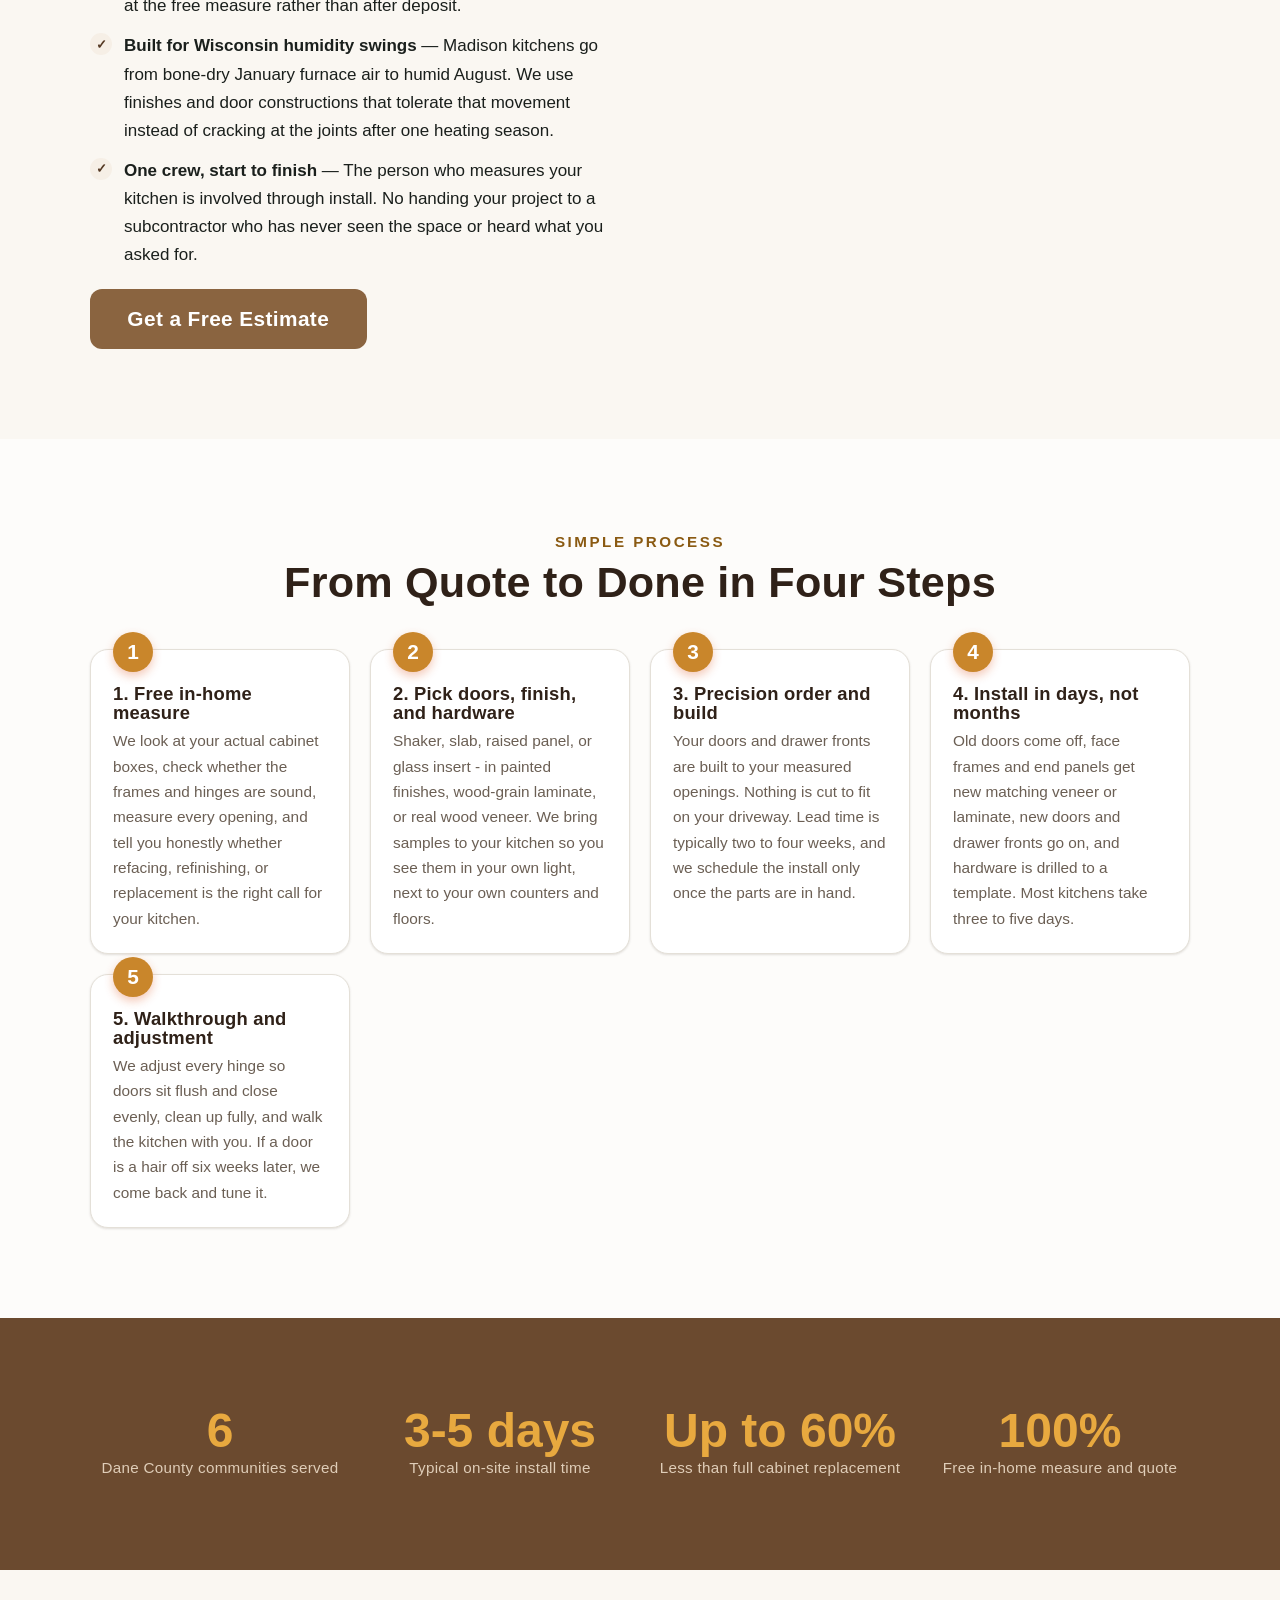
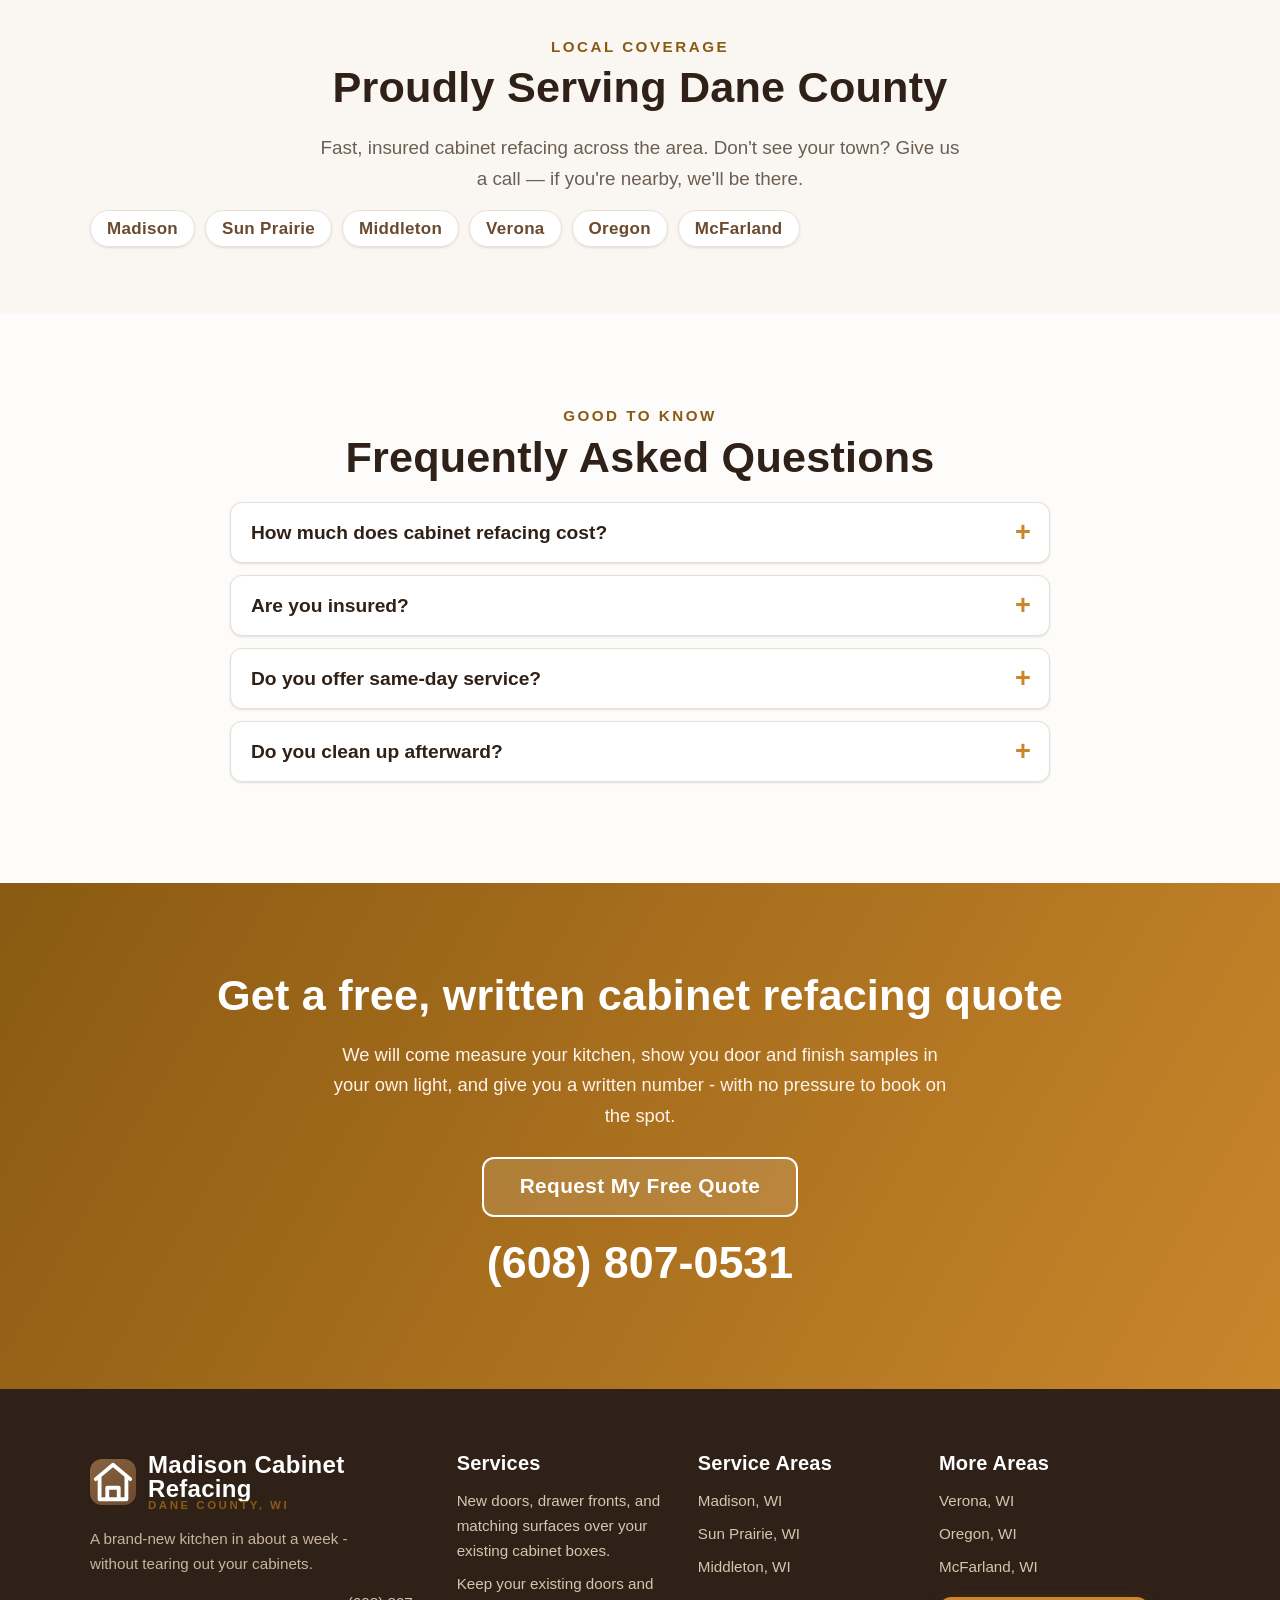
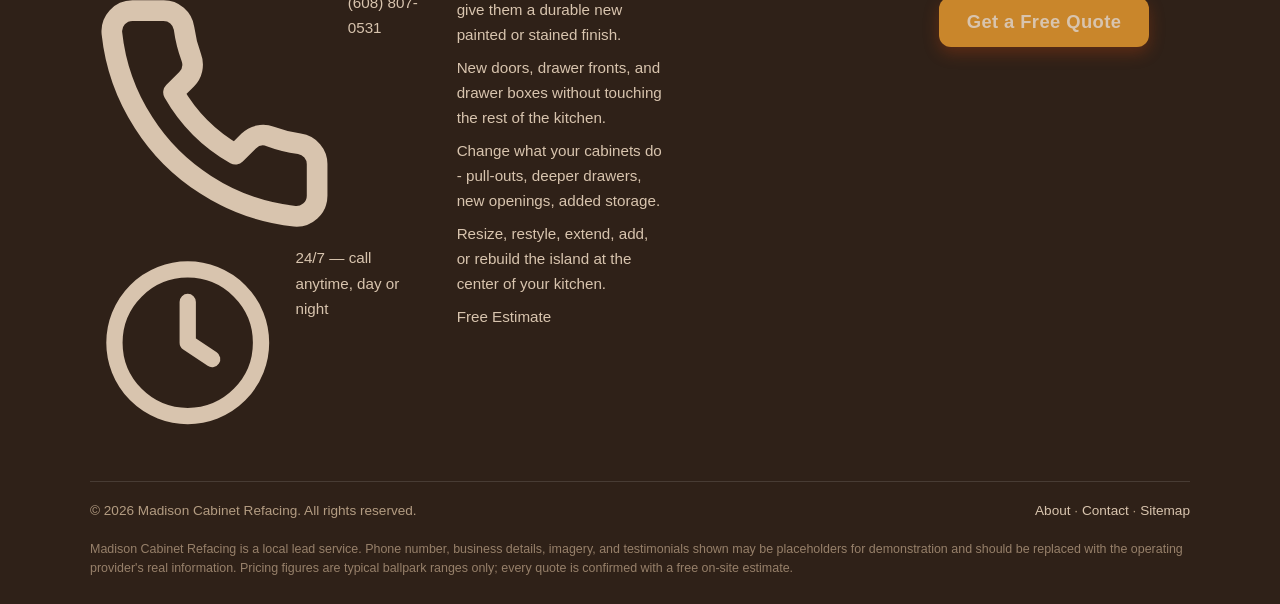
==== commit 00b42da9: "Remove displayed email (nonexistent mailbox): contact card, footer item, JSON-LD field" ====
--- a/index.html
+++ b/index.html
@@ -3,25 +3,28 @@
 <head>
 <meta charset="utf-8">
 <meta name="viewport" content="width=device-width, initial-scale=1">
+<!-- Google tag (gtag.js) -->
+<script async src="https://www.googletagmanager.com/gtag/js?id=G-HV7G3ZGDNJ"></script>
+<script>window.dataLayer=window.dataLayer||[];function gtag(){dataLayer.push(arguments);}gtag("js",new Date());gtag("config","G-HV7G3ZGDNJ");</script>
 <title>Cabinet Refacing Madison WI | Dane County | Free Quotes</title>
 <meta name="description" content="Fully insured cabinet refacing across Madison and Dane County, WI. Free estimates, honest pricing, and fast response. Call (608) 807-0531.">
-<link rel="canonical" href="madisoncabinetrefacing.com/">
+<link rel="canonical" href="https://madisoncabinetrefacing.com/">
 <meta name="robots" content="index, follow">
 <meta name="geo.region" content="US-WI">
 <meta name="geo.placename" content="Madison, Wisconsin">
 <meta property="og:type" content="website">
 <meta property="og:title" content="Cabinet Refacing Madison WI | Dane County | Free Quotes">
 <meta property="og:description" content="Fully insured cabinet refacing across Madison and Dane County, WI. Free estimates, honest pricing, and fast response. Call (608) 807-0531.">
-<meta property="og:url" content="madisoncabinetrefacing.com/">
-<meta property="og:image" content="madisoncabinetrefacing.com/og-image.jpg">
+<meta property="og:url" content="https://madisoncabinetrefacing.com/">
+<meta property="og:image" content="https://madisoncabinetrefacing.com/og-image.jpg">
 <meta property="og:site_name" content="Madison Cabinet Refacing">
 <meta name="twitter:card" content="summary_large_image">
 <link rel="icon" href="data:image/svg+xml,%3Csvg xmlns=%27http://www.w3.org/2000/svg%27 viewBox=%270 0 32 32%27%3E%3Crect width=%2732%27 height=%2732%27 rx=%277%27 fill=%27%236B4A2F%27/%3E%3Ctext x=%2716%27 y=%2722%27 font-size=%2718%27 text-anchor=%27middle%27 fill=%27%23E8A93F%27 font-family=%27Arial%27 font-weight=%27bold%27%3EM%3C/text%3E%3C/svg%3E">
 <link rel="preload" as="image" href="/hero-cabinet-refacing-madison.webp" fetchpriority="high">
 <link rel="preconnect" href="https://fonts.googleapis.com"><link rel="preconnect" href="https://fonts.gstatic.com" crossorigin><link href="https://fonts.googleapis.com/css2?family=Fraunces:opsz,wght@9..144,500;9..144,700&family=Inter:wght@400;500;600;700&display=swap" rel="stylesheet">
 <link rel="stylesheet" href="/css/style.css">
-<script type="application/ld+json">{"@context": "https://schema.org", "@type": "LocalBusiness", "@id": "madisoncabinetrefacing.com/#business", "name": "Madison Cabinet Refacing", "image": "madisoncabinetrefacing.com/og-image.jpg", "url": "madisoncabinetrefacing.com/", "telephone": "+16088070531", "email": "quotes@madisoncabinetrefacing.com", "priceRange": "$$", "address": {"@type": "PostalAddress", "streetAddress": "Service address on file - by appointment", "addressLocality": "Madison", "addressRegion": "WI", "postalCode": "53713", "addressCountry": "US"}, "geo": {"@type": "GeoCoordinates", "latitude": 43.0731, "longitude": -89.4012}, "areaServed": [{"@type": "City", "name": "Madison, WI"}, {"@type": "City", "name": "Sun Prairie, WI"}, {"@type": "City", "name": "Middleton, WI"}, {"@type": "City", "name": "Verona, WI"}, {"@type": "City", "name": "Oregon, WI"}, {"@type": "City", "name": "McFarland, WI"}, {"@type": "AdministrativeArea", "name": "Dane County"}], "openingHoursSpecification": [{"@type": "OpeningHoursSpecification", "dayOfWeek": ["Monday", "Tuesday", "Wednesday", "Thursday", "Friday", "Saturday", "Sunday"], "opens": "00:00", "closes": "23:59"}], "makesOffer": [{"@type": "Offer", "itemOffered": {"@type": "Service", "name": "Cabinet Refacing"}}, {"@type": "Offer", "itemOffered": {"@type": "Service", "name": "Cabinet Refinishing"}}, {"@type": "Offer", "itemOffered": {"@type": "Service", "name": "Doors & Drawer Fronts"}}, {"@type": "Offer", "itemOffered": {"@type": "Service", "name": "Cabinet Modifications"}}, {"@type": "Offer", "itemOffered": {"@type": "Service", "name": "Kitchen Islands"}}]}</script>
-<script type="application/ld+json">{"@context": "https://schema.org", "@type": "WebSite", "name": "Madison Cabinet Refacing", "url": "madisoncabinetrefacing.com"}</script>
+<script type="application/ld+json">{"@context": "https://schema.org", "@type": "LocalBusiness", "@id": "https://madisoncabinetrefacing.com/#business", "name": "Madison Cabinet Refacing", "image": "https://madisoncabinetrefacing.com/og-image.jpg", "url": "https://madisoncabinetrefacing.com/", "telephone": "+16088070531", "priceRange": "$$", "address": {"@type": "PostalAddress", "streetAddress": "Service address on file - by appointment", "addressLocality": "Madison", "addressRegion": "WI", "postalCode": "53713", "addressCountry": "US"}, "geo": {"@type": "GeoCoordinates", "latitude": 43.0731, "longitude": -89.4012}, "areaServed": [{"@type": "City", "name": "Madison, WI"}, {"@type": "City", "name": "Sun Prairie, WI"}, {"@type": "City", "name": "Middleton, WI"}, {"@type": "City", "name": "Verona, WI"}, {"@type": "City", "name": "Oregon, WI"}, {"@type": "City", "name": "McFarland, WI"}, {"@type": "AdministrativeArea", "name": "Dane County"}], "openingHoursSpecification": [{"@type": "OpeningHoursSpecification", "dayOfWeek": ["Monday", "Tuesday", "Wednesday", "Thursday", "Friday", "Saturday", "Sunday"], "opens": "00:00", "closes": "23:59"}], "makesOffer": [{"@type": "Offer", "itemOffered": {"@type": "Service", "name": "Cabinet Refacing"}}, {"@type": "Offer", "itemOffered": {"@type": "Service", "name": "Cabinet Refinishing"}}, {"@type": "Offer", "itemOffered": {"@type": "Service", "name": "Doors & Drawer Fronts"}}, {"@type": "Offer", "itemOffered": {"@type": "Service", "name": "Cabinet Modifications"}}, {"@type": "Offer", "itemOffered": {"@type": "Service", "name": "Kitchen Islands"}}]}</script>
+<script type="application/ld+json">{"@context": "https://schema.org", "@type": "WebSite", "name": "Madison Cabinet Refacing", "url": "https://madisoncabinetrefacing.com"}</script>
 <script type="application/ld+json">{"@context": "https://schema.org", "@type": "FAQPage", "mainEntity": [{"@type": "Question", "name": "How much does cabinet refacing cost?", "acceptedAnswer": {"@type": "Answer", "text": "Cabinet refacing is quoted per project, because the price follows door count, door style, and finish - not square footage of your kitchen. As a working range for Dane County: most refacing projects run about $150 to $400 per linear foot of cabinetry, which puts a typical 25-to-30-linear-foot Madison kitchen somewhere between $5,500 and $12,000. Painted shaker doors and wood-grain laminate surfaces sit at the lower end; real-wood veneer, glass inserts, and specialty finishes sit at the upper end. Refinishing your existing doors instead of replacing them generally runs $2,500 to $6,000. Small projects such as a bathroom vanity or a single wall of cabinets start around $2,500. Every one of those numbers is an estimate to help you budget - we do not quote a kitchen we have not measured, and the written quote we hand you after the in-home measure is the number we stand behind."}}, {"@type": "Question", "name": "Are you insured?", "acceptedAnswer": {"@type": "Answer", "text": "Yes, we're fully insured for cabinet refacing and related work, so your property is protected on every job."}}, {"@type": "Question", "name": "Do you offer same-day service?", "acceptedAnswer": {"@type": "Answer", "text": "We offer same-day estimates across most of our area and same-day work when the schedule allows — especially for emergencies."}}, {"@type": "Question", "name": "Do you clean up afterward?", "acceptedAnswer": {"@type": "Answer", "text": "Always. We leave the site clean and level, and haul away debris on request."}}]}</script>
 </head>
 <body>
@@ -48,7 +51,7 @@
   <div class="hero__copy"><p class="hero__loc">Dane County, Wisconsin</p><h1>Cabinet Refacing in Madison, WI</h1>
     <p class="lead">Keep the cabinet boxes you already paid for. We replace the doors, drawer fronts, and visible surfaces so your kitchen looks brand new in days - not months - for a fraction of full replacement.</p><ul class="hero__checks"><li>Free in-home measure and written quote</li><li>Most kitchens finished in 3-5 days on site</li><li>Your kitchen stays usable the entire time</li><li>Serving Madison and all of Dane County</li></ul></div>
   <div class="hero__form-wrap">
-<form class="leadform" id="lead-home" action="#" method="post" enctype="multipart/form-data" data-lead data-demo="true" novalidate>
+<form class="leadform" id="lead-home" action="https://formspree.io/f/xgawwdbb" method="post" enctype="multipart/form-data" data-lead novalidate><input type="hidden" name="_subject" value="New quote request &mdash; Madison Cabinet Refacing"><input type="text" name="_gotcha" tabindex="-1" autocomplete="off" style="display:none" aria-hidden="true">
   <h3>Get Your Free On-Site Estimate</h3><p class="leadform__sub">No-obligation quote — most requests answered same day.</p>
   <div class="field"><label for="lead-home-name">Full Name</label>
     <input id="lead-home-name" name="name" type="text" autocomplete="name" placeholder="Jane Doe" required>
@@ -86,7 +89,6 @@
     <p class="footer__brandtext">A brand-new kitchen in about a week - without tearing out your cabinets.</p>
     <ul class="footer__contact" style="list-style:none;padding:0;margin:14px 0 0">
       <li><svg viewBox="0 0 24 24" fill="none" stroke="currentColor" stroke-width="2" stroke-linecap="round" stroke-linejoin="round"><path d="M22 16.92v3a2 2 0 0 1-2.18 2 19.79 19.79 0 0 1-8.63-3.07 19.5 19.5 0 0 1-6-6 19.79 19.79 0 0 1-3.07-8.67A2 2 0 0 1 4.11 2h3a2 2 0 0 1 2 1.72c.13.96.36 1.9.7 2.81a2 2 0 0 1-.45 2.11L8.09 9.91a16 16 0 0 0 6 6l1.27-1.27a2 2 0 0 1 2.11-.45c.9.34 1.85.57 2.81.7A2 2 0 0 1 22 16.92z"/></svg> <a href="tel:+16088070531">(608) 807-0531</a></li>
-      <li><svg viewBox="0 0 24 24" fill="none" stroke="currentColor" stroke-width="2" stroke-linecap="round" stroke-linejoin="round"><rect x="2" y="4" width="20" height="16" rx="2"/><path d="m22 7-10 6L2 7"/></svg> <a href="mailto:quotes@madisoncabinetrefacing.com">quotes@madisoncabinetrefacing.com</a></li>
       <li><svg viewBox="0 0 24 24" fill="none" stroke="currentColor" stroke-width="2" stroke-linecap="round" stroke-linejoin="round"><circle cx="12" cy="12" r="9"/><path d="M12 7v5l3 2"/></svg> <span>24/7 — call anytime, day or night</span></li></ul></div>
   <div><h4>Services</h4><ul><li><a href="/cabinet-refacing/">New doors, drawer fronts, and matching surfaces over your existing cabinet boxes.</a></li><li><a href="/cabinet-refinishing/">Keep your existing doors and give them a durable new painted or stained finish.</a></li><li><a href="/cabinet-door-and-drawer-replacement/">New doors, drawer fronts, and drawer boxes without touching the rest of the kitchen.</a></li><li><a href="/cabinet-modifications/">Change what your cabinets do - pull-outs, deeper drawers, new openings, added storage.</a></li><li><a href="/kitchen-island-modifications/">Resize, restyle, extend, add, or rebuild the island at the center of your kitchen.</a></li><li><a href="/contact/">Free Estimate</a></li></ul></div>
   <div><h4>Service Areas</h4><ul><li><a href="/cabinet-refacing-madison-wi/">Madison, WI</a></li><li><a href="/cabinet-refacing-sun-prairie-wi/">Sun Prairie, WI</a></li><li><a href="/cabinet-refacing-middleton-wi/">Middleton, WI</a></li></ul></div>
